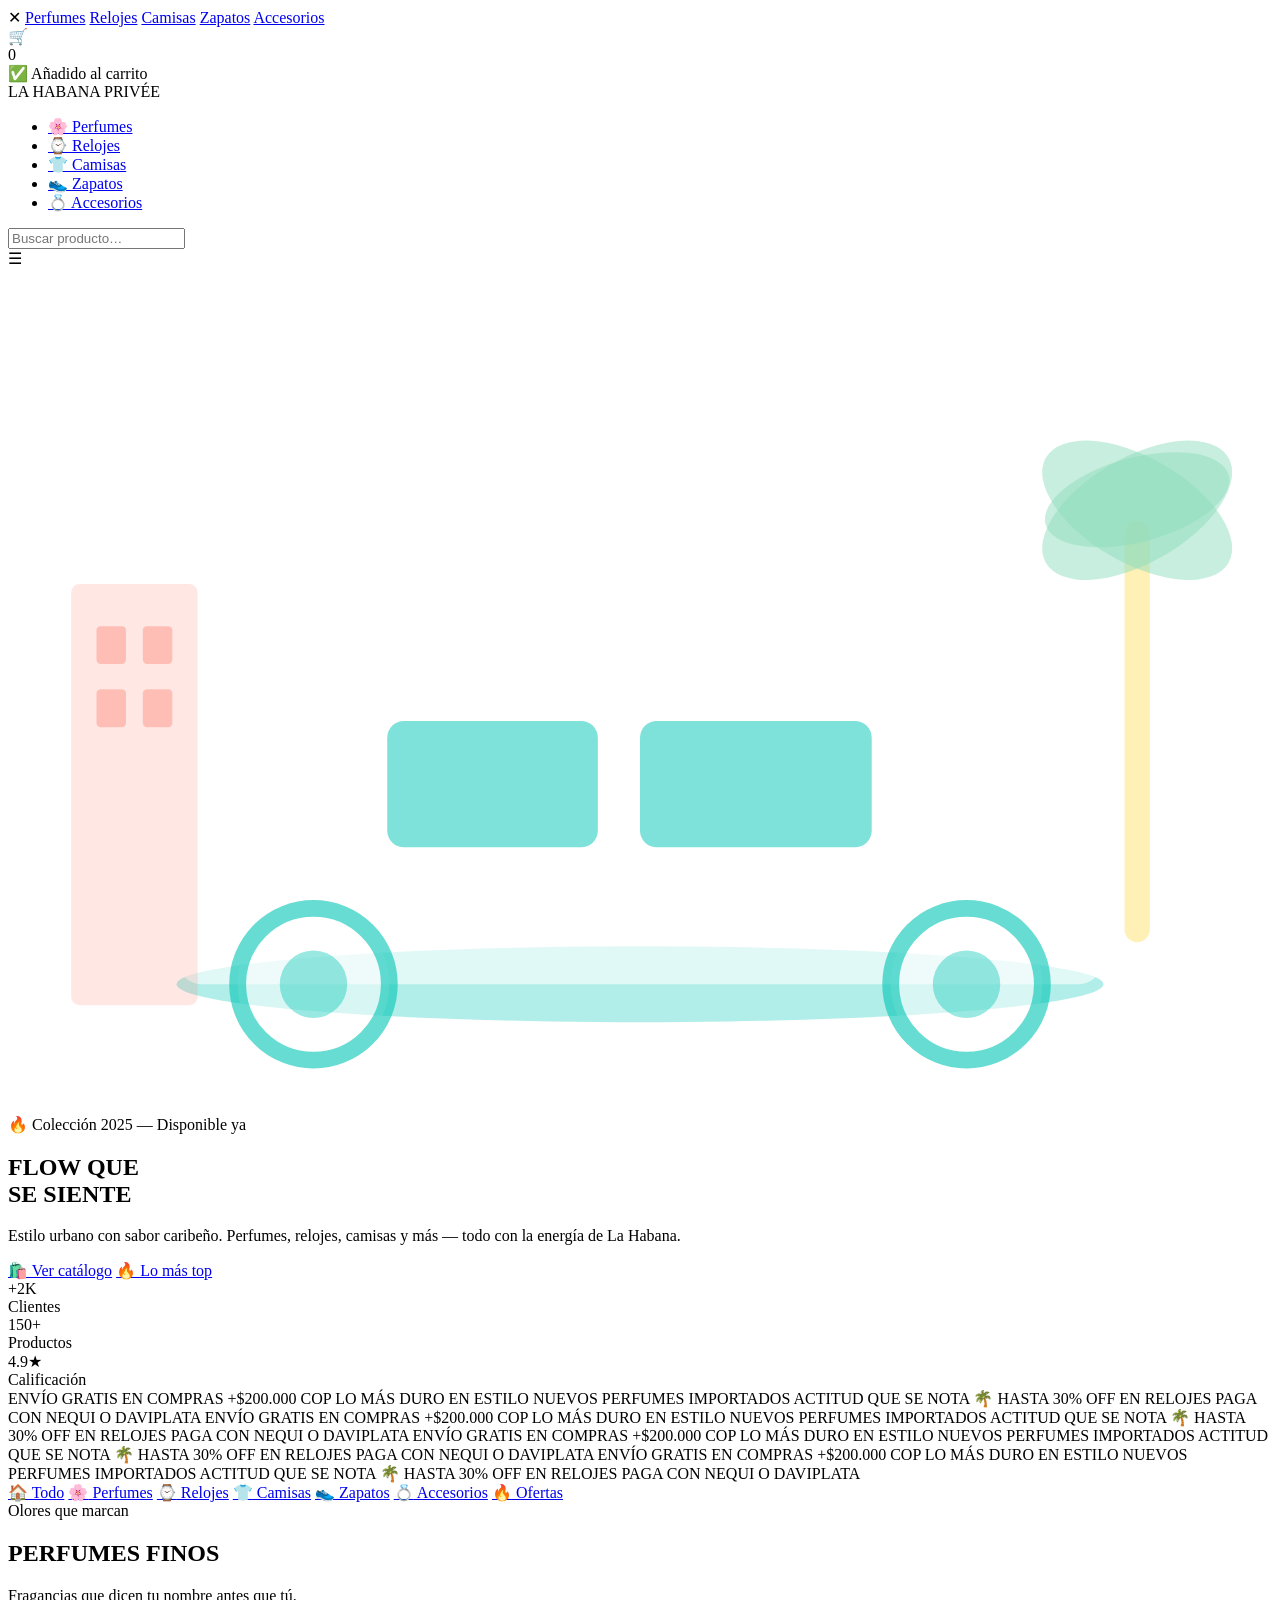
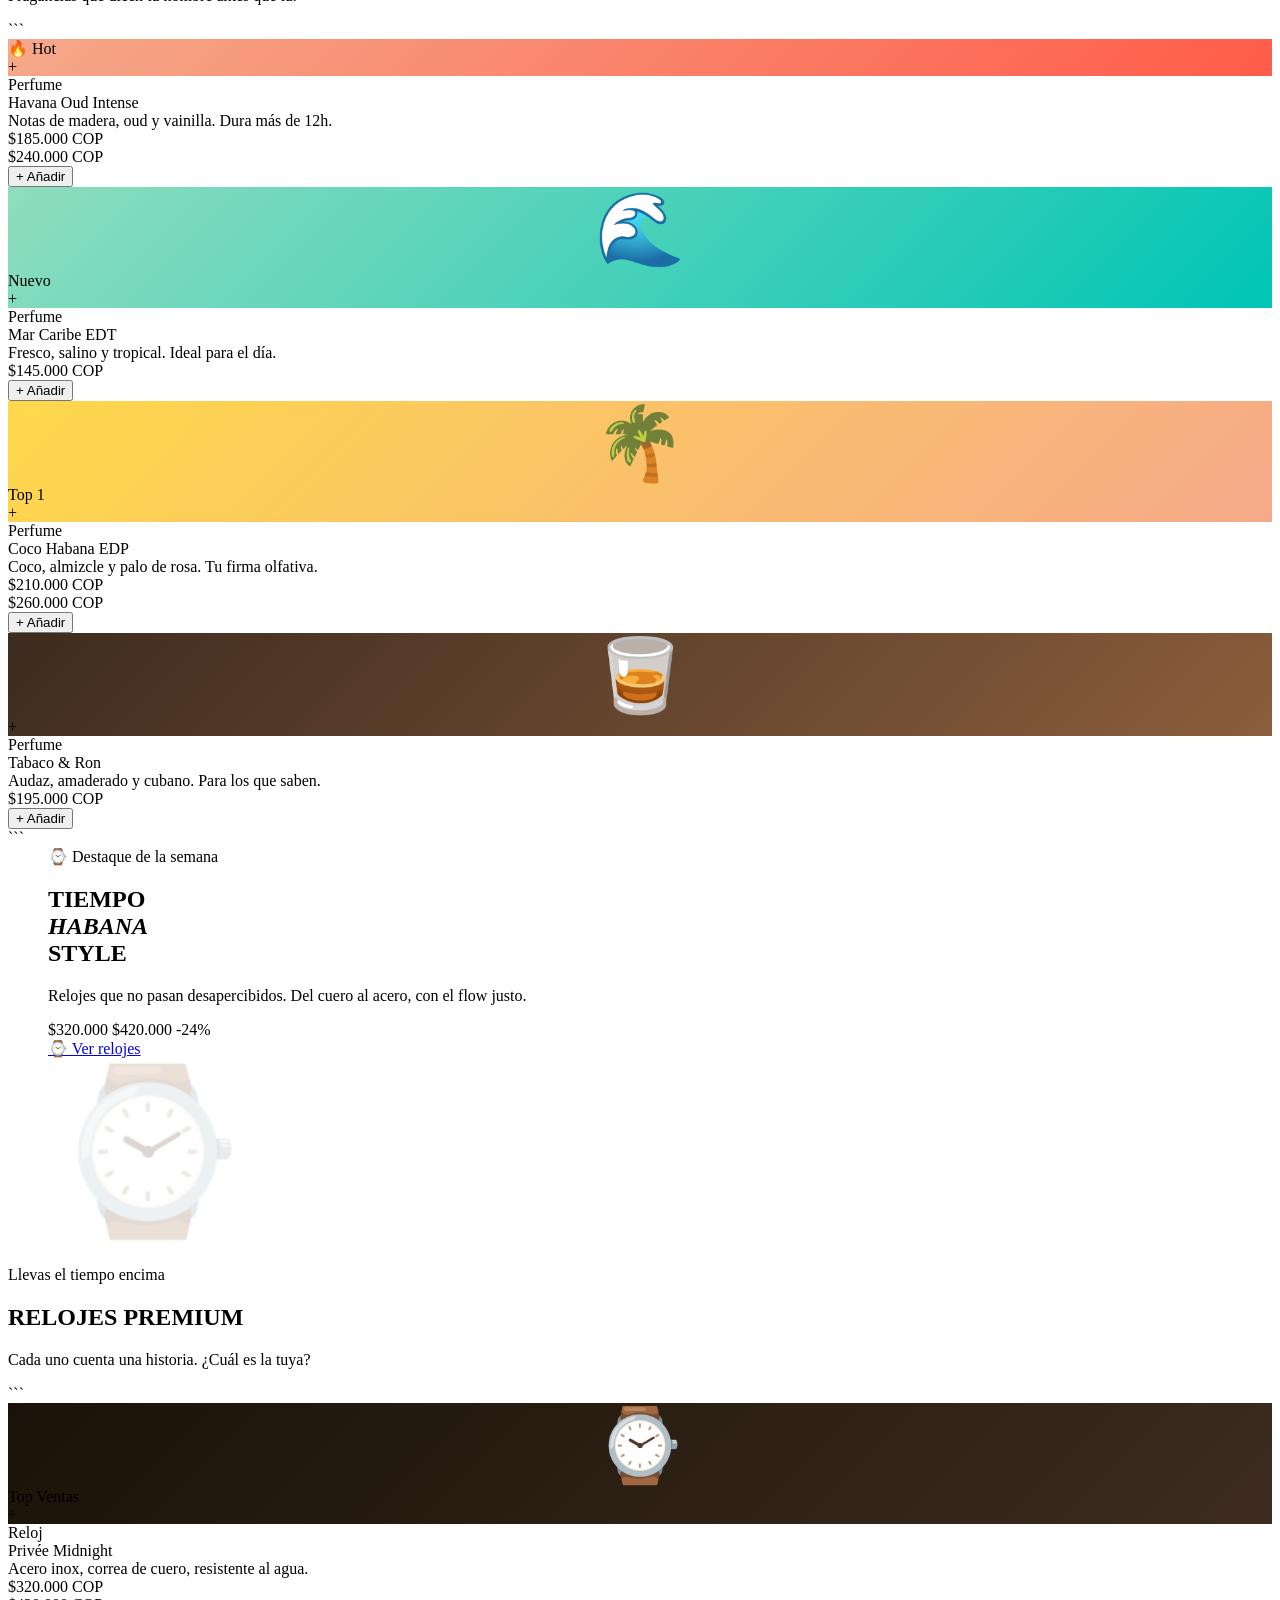
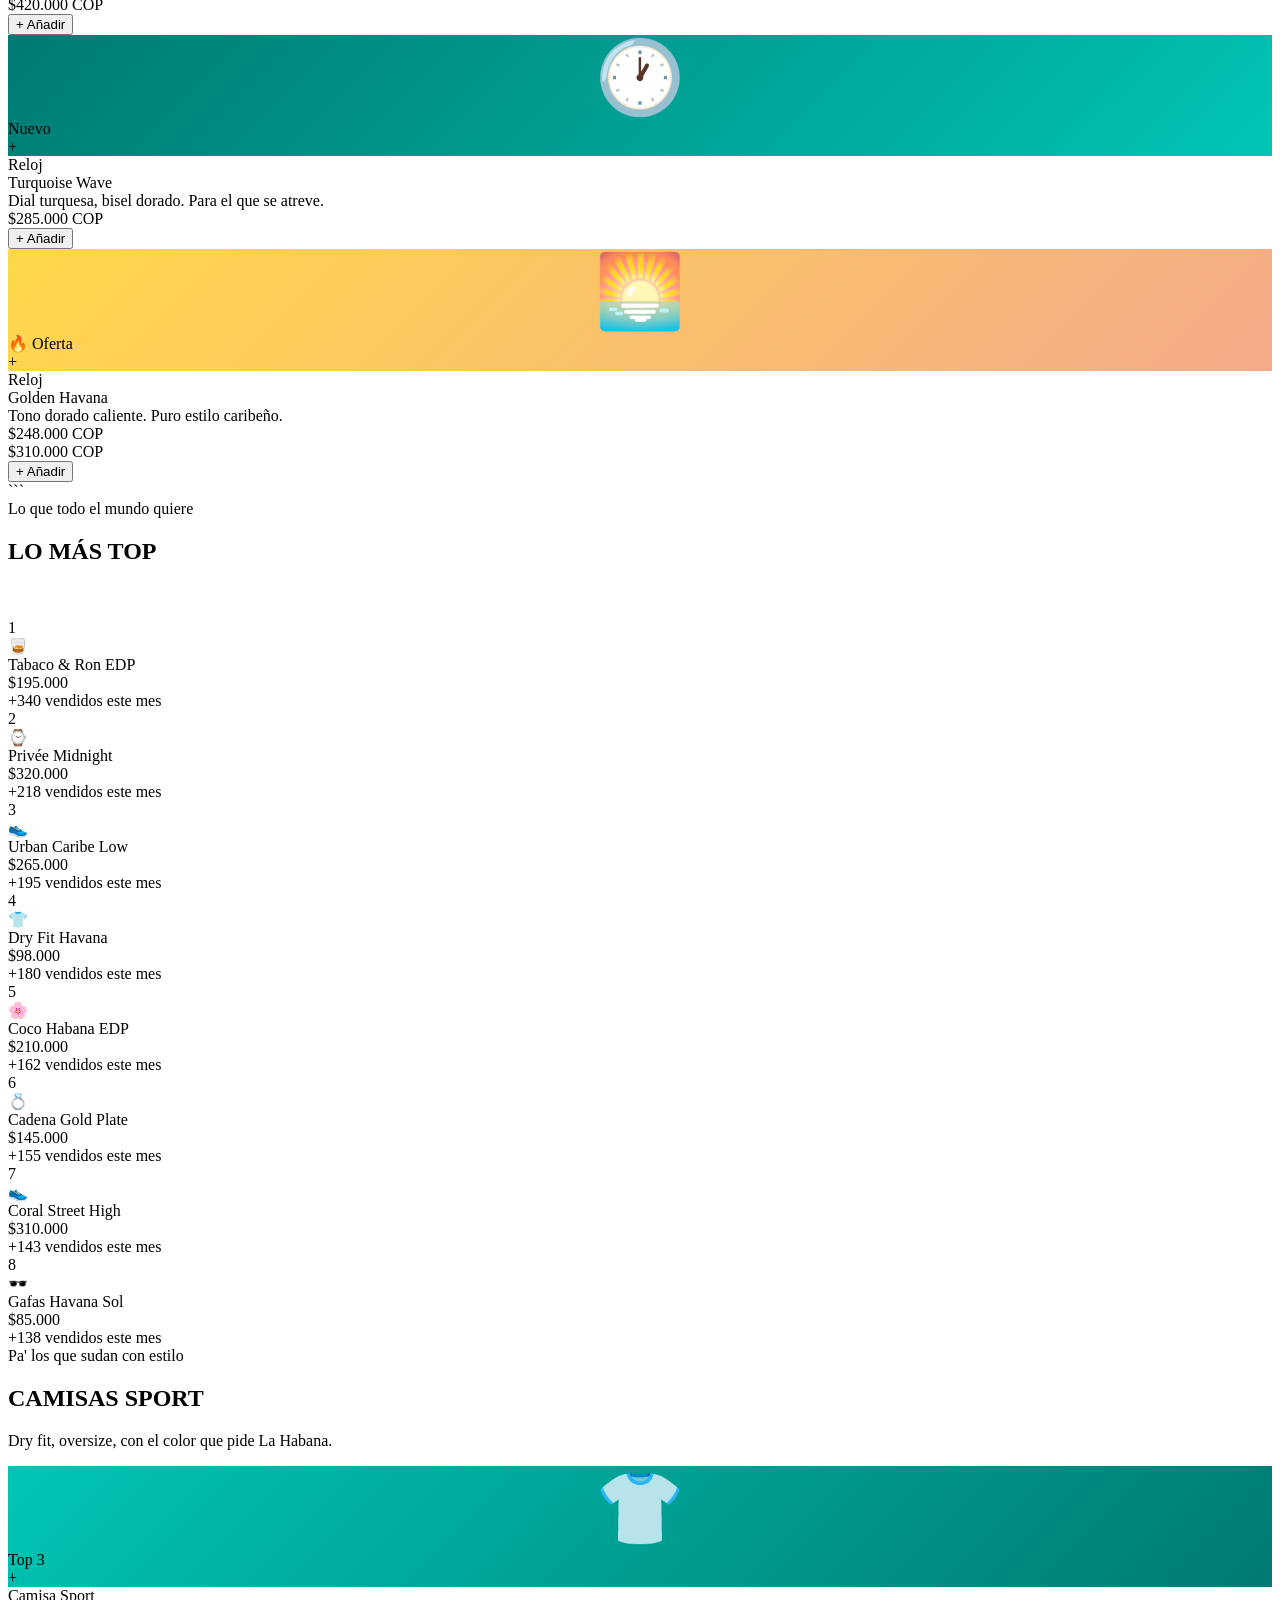
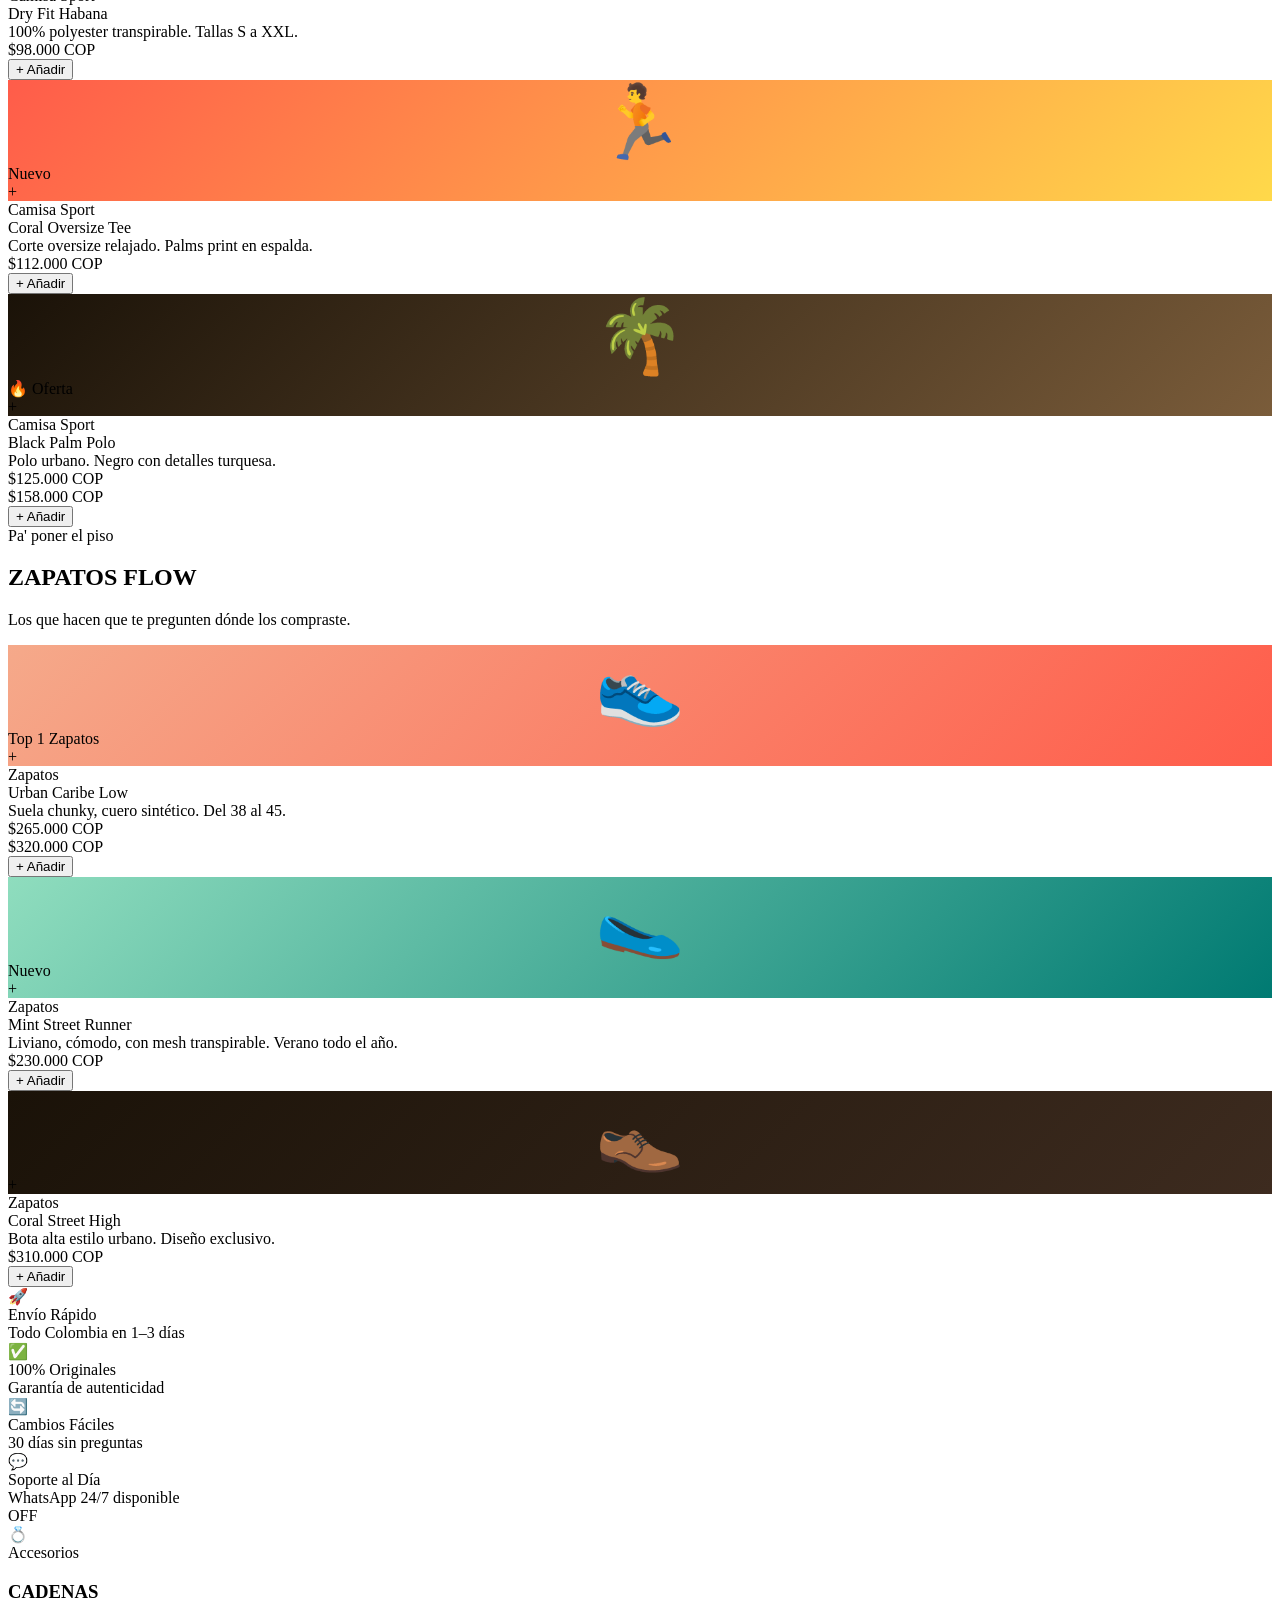
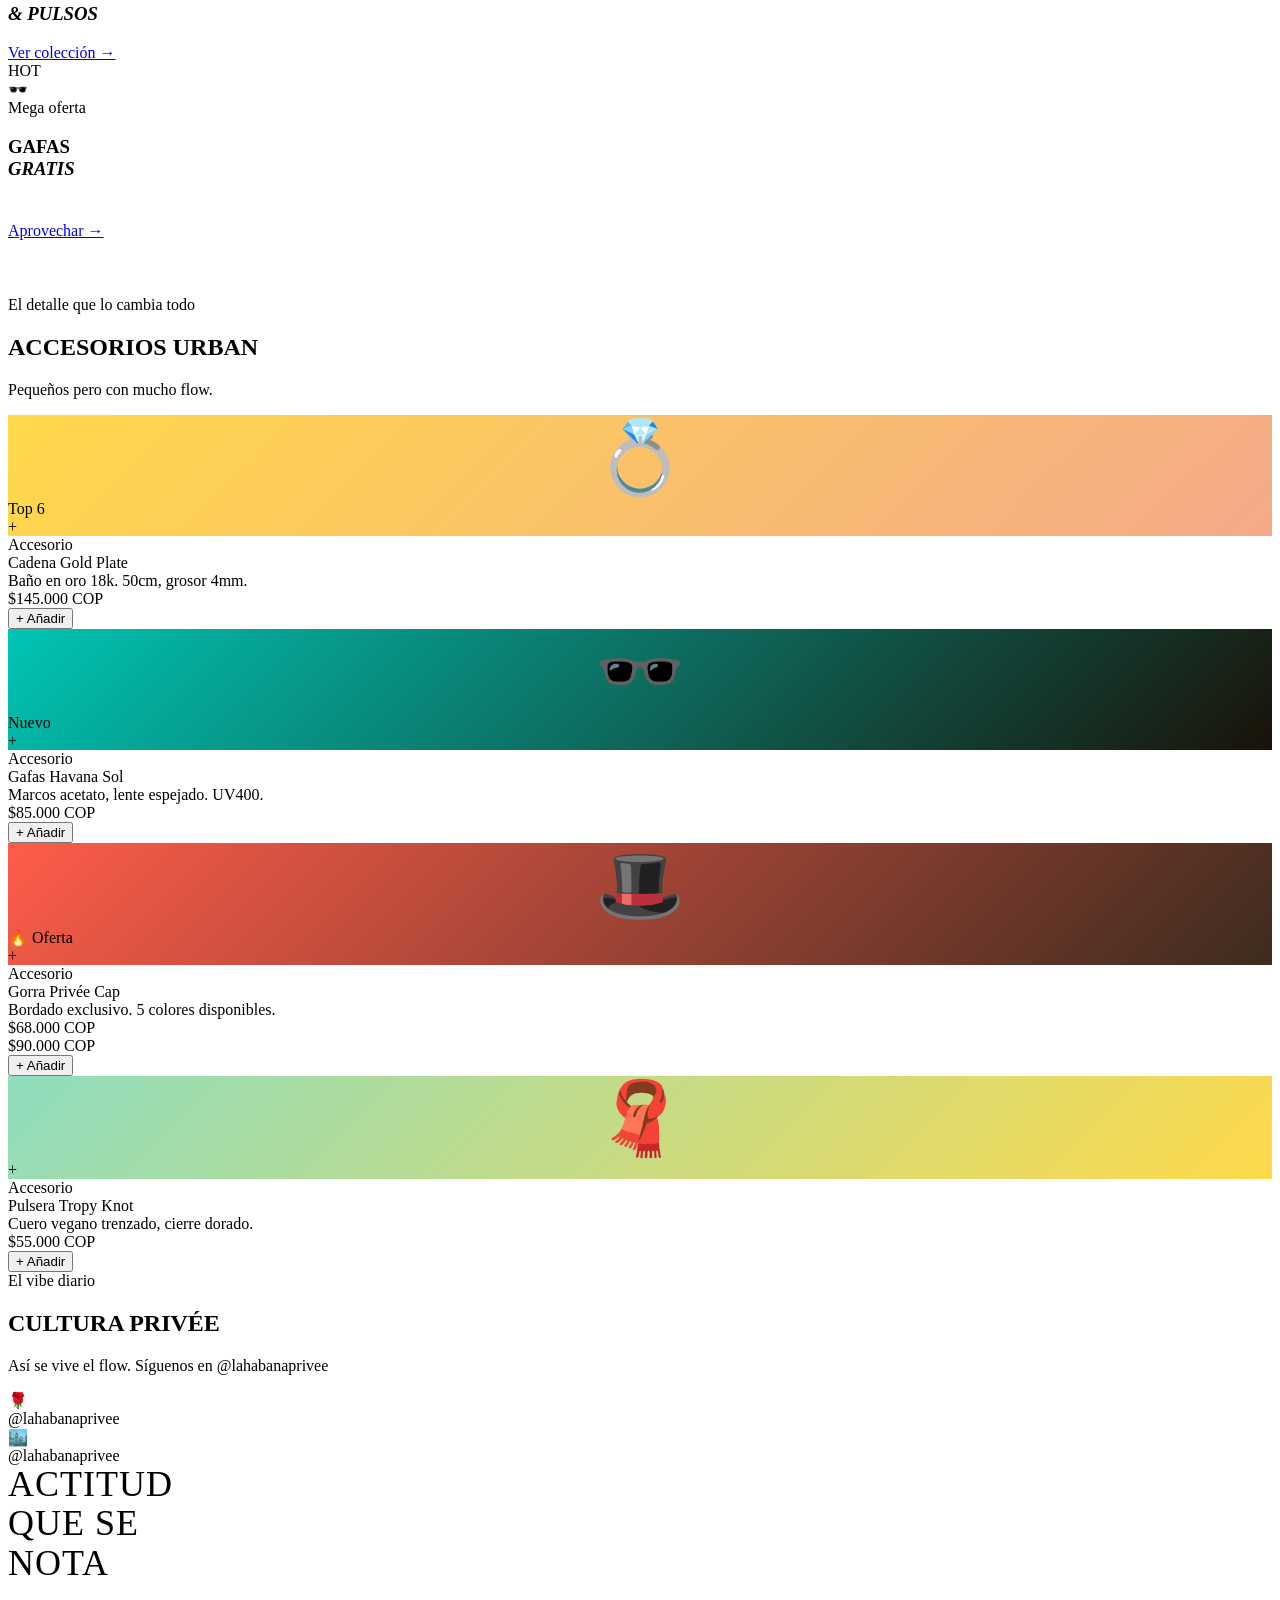
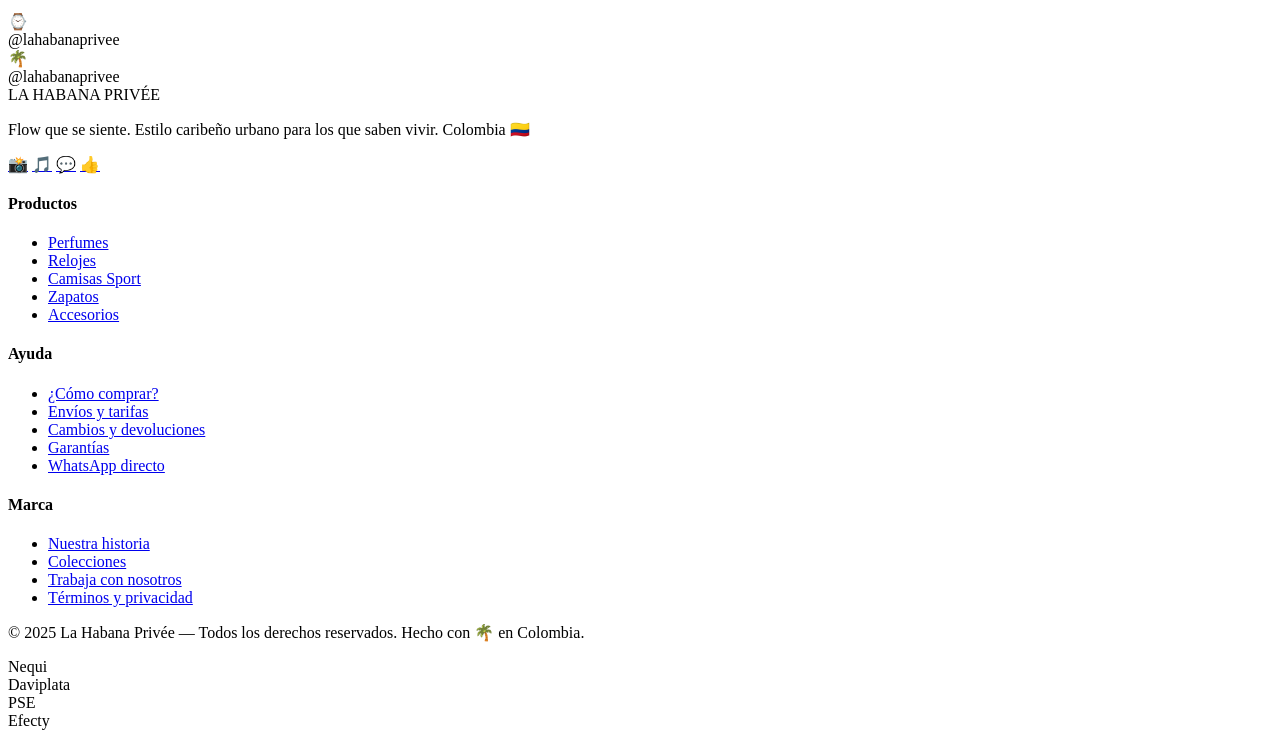
==== index.html @ f5f832bf "Crear index.html" ====
<!DOCTYPE html>

<html lang="es">
<link rel="stylesheet" href="css/style.css">
<head>
<meta charset="UTF-8">
<meta name="viewport" content="width=device-width, initial-scale=1.0">
<title>La Habana Privée — Flow que se siente</title>
<link href="https://fonts.googleapis.com/css2?family=Bebas+Neue&family=Syne:wght@400;600;700;800&family=Space+Grotesk:wght@300;400;500;600&display=swap" rel="stylesheet">

</head>
<body>

<!-- MOBILE MENU -->

<div class="mobile-menu" id="mobileMenu">
  <span class="mobile-close" onclick="closeMobile()">✕</span>
  <a href="#perfumes" onclick="closeMobile()">Perfumes</a>
  <a href="#relojes" onclick="closeMobile()">Relojes</a>
  <a href="#camisas" onclick="closeMobile()">Camisas</a>
  <a href="#zapatos" onclick="closeMobile()">Zapatos</a>
  <a href="#accesorios" onclick="closeMobile()">Accesorios</a>
</div>

<!-- CART FLOAT -->

<div class="cart-float" onclick="openCart()">
  🛒
  <div class="cart-count" id="cartCount">0</div>
</div>

<!-- TOAST -->

<div class="toast" id="toast">✅ Añadido al carrito</div>

<!-- NAVBAR -->

<nav>
  <div class="nav-logo">LA HABANA <span>PRIVÉE</span></div>
  <ul class="nav-links">
    <li><a href="#perfumes">🌸 Perfumes</a></li>
    <li><a href="#relojes">⌚ Relojes</a></li>
    <li><a href="#camisas">👕 Camisas</a></li>
    <li><a href="#zapatos">👟 Zapatos</a></li>
    <li><a href="#accesorios">💍 Accesorios</a></li>
  </ul>
  <div class="nav-right">
    <input class="nav-search" type="text" placeholder="Buscar producto…">
    <div class="hamburger" onclick="openMobile()">☰</div>
  </div>
</nav>

<!-- HERO -->

<section class="hero">
  <div class="hero-bg"></div>
  <div class="hero-stripes"></div>
  <svg class="hero-illustration" viewBox="0 0 600 400" fill="none" xmlns="http://www.w3.org/2000/svg">
    <!-- Classic car silhouette -->
    <ellipse cx="300" cy="340" rx="220" ry="18" fill="rgba(0,197,181,0.3)"/>
    <rect x="80" y="270" width="440" height="70" rx="12" fill="rgba(255,255,255,0.6)"/>
    <rect x="140" y="200" width="300" height="90" rx="16" fill="rgba(255,255,255,0.7)"/>
    <rect x="180" y="215" width="100" height="60" rx="8" fill="rgba(0,197,181,0.5)"/>
    <rect x="300" y="215" width="110" height="60" rx="8" fill="rgba(0,197,181,0.5)"/>
    <circle cx="145" cy="340" r="36" fill="rgba(255,255,255,0.5)" stroke="rgba(0,197,181,0.6)" stroke-width="8"/>
    <circle cx="145" cy="340" r="16" fill="rgba(0,197,181,0.4)"/>
    <circle cx="455" cy="340" r="36" fill="rgba(255,255,255,0.5)" stroke="rgba(0,197,181,0.6)" stroke-width="8"/>
    <circle cx="455" cy="340" r="16" fill="rgba(0,197,181,0.4)"/>
    <!-- Palm tree -->
    <rect x="530" y="120" width="12" height="200" rx="6" fill="rgba(255,217,74,0.4)"/>
    <ellipse cx="536" cy="115" rx="50" ry="25" fill="rgba(143,221,190,0.5)" transform="rotate(-30 536 115)"/>
    <ellipse cx="536" cy="115" rx="50" ry="25" fill="rgba(143,221,190,0.5)" transform="rotate(30 536 115)"/>
    <ellipse cx="536" cy="110" rx="45" ry="20" fill="rgba(143,221,190,0.5)" transform="rotate(-15 536 110)"/>
    <!-- Building shapes -->
    <rect x="30" y="150" width="60" height="200" rx="4" fill="rgba(255,92,74,0.15)"/>
    <rect x="42" y="170" width="14" height="18" rx="2" fill="rgba(255,92,74,0.3)"/>
    <rect x="64" y="170" width="14" height="18" rx="2" fill="rgba(255,92,74,0.3)"/>
    <rect x="42" y="200" width="14" height="18" rx="2" fill="rgba(255,92,74,0.3)"/>
    <rect x="64" y="200" width="14" height="18" rx="2" fill="rgba(255,92,74,0.3)"/>
  </svg>
  <div class="hero-content">
    <div class="hero-tag">🔥 Colección 2025 — Disponible ya</div>
    <h1>FLOW QUE<br><span class="accent">SE</span> <span class="accent2">SIENTE</span></h1>
    <p class="hero-sub">Estilo urbano con sabor caribeño. Perfumes, relojes, camisas y más — todo con la energía de La Habana.</p>
    <div class="hero-ctas">
      <a href="#catalogo" class="btn-primary">🛍️ Ver catálogo</a>
      <a href="#top" class="btn-secondary">🔥 Lo más top</a>
    </div>
    <div class="hero-stats">
      <div class="hero-stat"><div class="num">+2K</div><div class="label">Clientes</div></div>
      <div class="hero-stat"><div class="num">150+</div><div class="label">Productos</div></div>
      <div class="hero-stat"><div class="num">4.9★</div><div class="label">Calificación</div></div>
    </div>
  </div>
</section>

<!-- TICKER -->

<div class="ticker">
  <div class="ticker-inner" id="ticker">
    <span class="ticker-item"><span class="dot"></span> ENVÍO GRATIS EN COMPRAS +$200.000 COP</span>
    <span class="ticker-item"><span class="dot"></span> LO MÁS DURO EN ESTILO</span>
    <span class="ticker-item"><span class="dot"></span> NUEVOS PERFUMES IMPORTADOS</span>
    <span class="ticker-item"><span class="dot"></span> ACTITUD QUE SE NOTA 🌴</span>
    <span class="ticker-item"><span class="dot"></span> HASTA 30% OFF EN RELOJES</span>
    <span class="ticker-item"><span class="dot"></span> PAGA CON NEQUI O DAVIPLATA</span>
    <span class="ticker-item"><span class="dot"></span> ENVÍO GRATIS EN COMPRAS +$200.000 COP</span>
    <span class="ticker-item"><span class="dot"></span> LO MÁS DURO EN ESTILO</span>
    <span class="ticker-item"><span class="dot"></span> NUEVOS PERFUMES IMPORTADOS</span>
    <span class="ticker-item"><span class="dot"></span> ACTITUD QUE SE NOTA 🌴</span>
    <span class="ticker-item"><span class="dot"></span> HASTA 30% OFF EN RELOJES</span>
    <span class="ticker-item"><span class="dot"></span> PAGA CON NEQUI O DAVIPLATA</span>
  </div>
</div>

<!-- CATEGORIES -->

<div class="categories-bar">
  <a href="#todos" class="cat-pill active"><span class="cat-emoji">🏠</span> Todo</a>
  <a href="#perfumes" class="cat-pill"><span class="cat-emoji">🌸</span> Perfumes</a>
  <a href="#relojes" class="cat-pill"><span class="cat-emoji">⌚</span> Relojes</a>
  <a href="#camisas" class="cat-pill"><span class="cat-emoji">👕</span> Camisas</a>
  <a href="#zapatos" class="cat-pill"><span class="cat-emoji">👟</span> Zapatos</a>
  <a href="#accesorios" class="cat-pill"><span class="cat-emoji">💍</span> Accesorios</a>
  <a href="#ofertas" class="cat-pill"><span class="cat-emoji">🔥</span> Ofertas</a>
</div>

<!-- CATÁLOGO -->

<div id="catalogo">
  <div class="section" id="perfumes">
    <div class="section-label">Olores que marcan</div>
    <h2 class="section-title">PERFUMES <span class="hl">FINOS</span></h2>
    <p class="section-sub">Fragancias que dicen tu nombre antes que tú.</p>
    <div class="products-grid">

```
  <div class="product-card" onclick="addCart(this)">
    <div class="product-img-wrap" style="background: linear-gradient(135deg,#F5A98A,#FF5C4A);">
      <div style="height:100%;display:flex;align-items:center;justify-content:center;font-size:72px;"></div>
      <div class="badge">🔥 Hot</div>
      <div class="product-quick-add">+</div>
    </div>
    <div class="product-info">
      <div class="product-cat">Perfume</div>
      <div class="product-name">Havana Oud Intense</div>
      <div class="product-desc">Notas de madera, oud y vainilla. Dura más de 12h.</div>
      <div class="product-footer">
        <div>
          <div class="product-price">$185.000 <span class="cop">COP</span></div>
          <div class="product-old-price">$240.000 COP</div>
        </div>
        <button class="product-add-btn" onclick="event.stopPropagation();addCart()">+ Añadir</button>
      </div>
    </div>
  </div>

  <div class="product-card" onclick="addCart(this)">
    <div class="product-img-wrap" style="background: linear-gradient(135deg,#8FDDBE,#00C5B5);">
      <div style="height:100%;display:flex;align-items:center;justify-content:center;font-size:72px;">🌊</div>
      <div class="badge new">Nuevo</div>
      <div class="product-quick-add">+</div>
    </div>
    <div class="product-info">
      <div class="product-cat">Perfume</div>
      <div class="product-name">Mar Caribe EDT</div>
      <div class="product-desc">Fresco, salino y tropical. Ideal para el día.</div>
      <div class="product-footer">
        <div>
          <div class="product-price">$145.000 <span class="cop">COP</span></div>
        </div>
        <button class="product-add-btn" onclick="event.stopPropagation();addCart()">+ Añadir</button>
      </div>
    </div>
  </div>

  <div class="product-card" onclick="addCart(this)">
    <div class="product-img-wrap" style="background: linear-gradient(135deg,#FFD94A,#F5A98A);">
      <div style="height:100%;display:flex;align-items:center;justify-content:center;font-size:72px;">🌴</div>
      <div class="badge top">Top 1</div>
      <div class="product-quick-add">+</div>
    </div>
    <div class="product-info">
      <div class="product-cat">Perfume</div>
      <div class="product-name">Coco Habana EDP</div>
      <div class="product-desc">Coco, almizcle y palo de rosa. Tu firma olfativa.</div>
      <div class="product-footer">
        <div>
          <div class="product-price">$210.000 <span class="cop">COP</span></div>
          <div class="product-old-price">$260.000 COP</div>
        </div>
        <button class="product-add-btn" onclick="event.stopPropagation();addCart()">+ Añadir</button>
      </div>
    </div>
  </div>

  <div class="product-card" onclick="addCart(this)">
    <div class="product-img-wrap" style="background: linear-gradient(135deg,#3D2B1F,#8B5E3C);">
      <div style="height:100%;display:flex;align-items:center;justify-content:center;font-size:72px;">🥃</div>
      <div class="product-quick-add">+</div>
    </div>
    <div class="product-info">
      <div class="product-cat">Perfume</div>
      <div class="product-name">Tabaco & Ron</div>
      <div class="product-desc">Audaz, amaderado y cubano. Para los que saben.</div>
      <div class="product-footer">
        <div>
          <div class="product-price">$195.000 <span class="cop">COP</span></div>
        </div>
        <button class="product-add-btn" onclick="event.stopPropagation();addCart()">+ Añadir</button>
      </div>
    </div>
  </div>

</div>
```

  </div>
</div>

<!-- FEATURED BANNER -->

<div style="padding: 0 40px;">
  <div class="featured-banner" id="relojes">
    <div class="featured-bg"></div>
    <div class="featured-content">
      <div class="featured-tag">⌚ Destaque de la semana</div>
      <h2>TIEMPO<br><em>HABANA</em><br>STYLE</h2>
      <p>Relojes que no pasan desapercibidos. Del cuero al acero, con el flow justo.</p>
      <div class="featured-price">
        <span class="main-price">$320.000</span>
        <span class="old">$420.000</span>
        <span class="save">-24%</span>
      </div>
      <a href="#catalogo" class="btn-primary">⌚ Ver relojes</a>
    </div>
    <div class="featured-img-area">
      <div style="font-size: 160px; opacity: 0.2; margin-bottom: 20px;">⌚</div>
    </div>
  </div>
</div>

<!-- RELOJES GRID -->

<div class="section" id="relojes-grid">
  <div class="section-label">Llevas el tiempo encima</div>
  <h2 class="section-title">RELOJES <span class="hl">PREMIUM</span></h2>
  <p class="section-sub">Cada uno cuenta una historia. ¿Cuál es la tuya?</p>
  <div class="products-grid">

```
<div class="product-card" onclick="addCart(this)">
  <div class="product-img-wrap" style="background: linear-gradient(135deg,#1A1208,#3D2B1F);">
    <div style="height:100%;display:flex;align-items:center;justify-content:center;font-size:72px;">⌚</div>
    <div class="badge top">Top Ventas</div>
    <div class="product-quick-add">+</div>
  </div>
  <div class="product-info">
    <div class="product-cat">Reloj</div>
    <div class="product-name">Privée Midnight</div>
    <div class="product-desc">Acero inox, correa de cuero, resistente al agua.</div>
    <div class="product-footer">
      <div>
        <div class="product-price">$320.000 <span class="cop">COP</span></div>
        <div class="product-old-price">$420.000 COP</div>
      </div>
      <button class="product-add-btn" onclick="event.stopPropagation();addCart()">+ Añadir</button>
    </div>
  </div>
</div>

<div class="product-card" onclick="addCart(this)">
  <div class="product-img-wrap" style="background: linear-gradient(135deg,#007A72,#00C5B5);">
    <div style="height:100%;display:flex;align-items:center;justify-content:center;font-size:72px;">🕐</div>
    <div class="badge new">Nuevo</div>
    <div class="product-quick-add">+</div>
  </div>
  <div class="product-info">
    <div class="product-cat">Reloj</div>
    <div class="product-name">Turquoise Wave</div>
    <div class="product-desc">Dial turquesa, bisel dorado. Para el que se atreve.</div>
    <div class="product-footer">
      <div>
        <div class="product-price">$285.000 <span class="cop">COP</span></div>
      </div>
      <button class="product-add-btn" onclick="event.stopPropagation();addCart()">+ Añadir</button>
    </div>
  </div>
</div>

<div class="product-card" onclick="addCart(this)">
  <div class="product-img-wrap" style="background: linear-gradient(135deg,#FFD94A,#F5A98A);">
    <div style="height:100%;display:flex;align-items:center;justify-content:center;font-size:72px;">🌅</div>
    <div class="badge">🔥 Oferta</div>
    <div class="product-quick-add">+</div>
  </div>
  <div class="product-info">
    <div class="product-cat">Reloj</div>
    <div class="product-name">Golden Havana</div>
    <div class="product-desc">Tono dorado caliente. Puro estilo caribeño.</div>
    <div class="product-footer">
      <div>
        <div class="product-price">$248.000 <span class="cop">COP</span></div>
        <div class="product-old-price">$310.000 COP</div>
      </div>
      <button class="product-add-btn" onclick="event.stopPropagation();addCart()">+ Añadir</button>
    </div>
  </div>
</div>
```

  </div>
</div>

<!-- TOP VENDIDOS -->

<div class="top-section" id="top">
  <div class="top-inner">
    <div class="section-label">Lo que todo el mundo quiere</div>
    <h2 class="section-title">LO MÁS <span style="color:var(--yellow)">TOP</span></h2>
    <p class="section-sub" style="color:rgba(255,255,255,0.4)">Los que más vuelan. No te los puedes perder.</p>
    <div class="top-grid">
      <div class="top-card">
        <div class="top-rank">1</div>
        <div class="top-img">🥃</div>
        <div class="top-info">
          <div class="name">Tabaco & Ron EDP</div>
          <div class="price">$195.000</div>
          <div class="sales">+340 vendidos este mes</div>
        </div>
      </div>
      <div class="top-card">
        <div class="top-rank">2</div>
        <div class="top-img">⌚</div>
        <div class="top-info">
          <div class="name">Privée Midnight</div>
          <div class="price">$320.000</div>
          <div class="sales">+218 vendidos este mes</div>
        </div>
      </div>
      <div class="top-card">
        <div class="top-rank">3</div>
        <div class="top-img">👟</div>
        <div class="top-info">
          <div class="name">Urban Caribe Low</div>
          <div class="price">$265.000</div>
          <div class="sales">+195 vendidos este mes</div>
        </div>
      </div>
      <div class="top-card">
        <div class="top-rank">4</div>
        <div class="top-img">👕</div>
        <div class="top-info">
          <div class="name">Dry Fit Havana</div>
          <div class="price">$98.000</div>
          <div class="sales">+180 vendidos este mes</div>
        </div>
      </div>
      <div class="top-card">
        <div class="top-rank">5</div>
        <div class="top-img">🌸</div>
        <div class="top-info">
          <div class="name">Coco Habana EDP</div>
          <div class="price">$210.000</div>
          <div class="sales">+162 vendidos este mes</div>
        </div>
      </div>
      <div class="top-card">
        <div class="top-rank">6</div>
        <div class="top-img">💍</div>
        <div class="top-info">
          <div class="name">Cadena Gold Plate</div>
          <div class="price">$145.000</div>
          <div class="sales">+155 vendidos este mes</div>
        </div>
      </div>
      <div class="top-card">
        <div class="top-rank">7</div>
        <div class="top-img">👟</div>
        <div class="top-info">
          <div class="name">Coral Street High</div>
          <div class="price">$310.000</div>
          <div class="sales">+143 vendidos este mes</div>
        </div>
      </div>
      <div class="top-card">
        <div class="top-rank">8</div>
        <div class="top-img">🕶️</div>
        <div class="top-info">
          <div class="name">Gafas Havana Sol</div>
          <div class="price">$85.000</div>
          <div class="sales">+138 vendidos este mes</div>
        </div>
      </div>
    </div>
  </div>
</div>

<!-- CAMISAS & ZAPATOS -->

<div class="section" id="camisas">
  <div class="section-label">Pa' los que sudan con estilo</div>
  <h2 class="section-title">CAMISAS <span class="hl">SPORT</span></h2>
  <p class="section-sub">Dry fit, oversize, con el color que pide La Habana.</p>
  <div class="products-grid">
    <div class="product-card" onclick="addCart(this)">
      <div class="product-img-wrap" style="background: linear-gradient(135deg,#00C5B5,#007A72);">
        <div style="height:100%;display:flex;align-items:center;justify-content:center;font-size:72px;">👕</div>
        <div class="badge top">Top 3</div>
        <div class="product-quick-add">+</div>
      </div>
      <div class="product-info">
        <div class="product-cat">Camisa Sport</div>
        <div class="product-name">Dry Fit Habana</div>
        <div class="product-desc">100% polyester transpirable. Tallas S a XXL.</div>
        <div class="product-footer">
          <div><div class="product-price">$98.000 <span class="cop">COP</span></div></div>
          <button class="product-add-btn" onclick="event.stopPropagation();addCart()">+ Añadir</button>
        </div>
      </div>
    </div>
    <div class="product-card" onclick="addCart(this)">
      <div class="product-img-wrap" style="background: linear-gradient(135deg,#FF5C4A,#FFD94A);">
        <div style="height:100%;display:flex;align-items:center;justify-content:center;font-size:72px;">🏃</div>
        <div class="badge new">Nuevo</div>
        <div class="product-quick-add">+</div>
      </div>
      <div class="product-info">
        <div class="product-cat">Camisa Sport</div>
        <div class="product-name">Coral Oversize Tee</div>
        <div class="product-desc">Corte oversize relajado. Palms print en espalda.</div>
        <div class="product-footer">
          <div><div class="product-price">$112.000 <span class="cop">COP</span></div></div>
          <button class="product-add-btn" onclick="event.stopPropagation();addCart()">+ Añadir</button>
        </div>
      </div>
    </div>
    <div class="product-card" onclick="addCart(this)">
      <div class="product-img-wrap" style="background: linear-gradient(135deg,#1A1208,#7A5C3A);">
        <div style="height:100%;display:flex;align-items:center;justify-content:center;font-size:72px;">🌴</div>
        <div class="badge">🔥 Oferta</div>
        <div class="product-quick-add">+</div>
      </div>
      <div class="product-info">
        <div class="product-cat">Camisa Sport</div>
        <div class="product-name">Black Palm Polo</div>
        <div class="product-desc">Polo urbano. Negro con detalles turquesa.</div>
        <div class="product-footer">
          <div>
            <div class="product-price">$125.000 <span class="cop">COP</span></div>
            <div class="product-old-price">$158.000 COP</div>
          </div>
          <button class="product-add-btn" onclick="event.stopPropagation();addCart()">+ Añadir</button>
        </div>
      </div>
    </div>
  </div>
</div>

<!-- ZAPATOS -->

<div class="section" id="zapatos" style="padding-top: 0;">
  <div class="section-label">Pa' poner el piso</div>
  <h2 class="section-title">ZAPATOS <span class="hl">FLOW</span></h2>
  <p class="section-sub">Los que hacen que te pregunten dónde los compraste.</p>
  <div class="products-grid">
    <div class="product-card" onclick="addCart(this)">
      <div class="product-img-wrap" style="background: linear-gradient(135deg,#F5A98A,#FF5C4A);">
        <div style="height:100%;display:flex;align-items:center;justify-content:center;font-size:72px;">👟</div>
        <div class="badge top">Top 1 Zapatos</div>
        <div class="product-quick-add">+</div>
      </div>
      <div class="product-info">
        <div class="product-cat">Zapatos</div>
        <div class="product-name">Urban Caribe Low</div>
        <div class="product-desc">Suela chunky, cuero sintético. Del 38 al 45.</div>
        <div class="product-footer">
          <div>
            <div class="product-price">$265.000 <span class="cop">COP</span></div>
            <div class="product-old-price">$320.000 COP</div>
          </div>
          <button class="product-add-btn" onclick="event.stopPropagation();addCart()">+ Añadir</button>
        </div>
      </div>
    </div>
    <div class="product-card" onclick="addCart(this)">
      <div class="product-img-wrap" style="background: linear-gradient(135deg,#8FDDBE,#007A72);">
        <div style="height:100%;display:flex;align-items:center;justify-content:center;font-size:72px;">🥿</div>
        <div class="badge new">Nuevo</div>
        <div class="product-quick-add">+</div>
      </div>
      <div class="product-info">
        <div class="product-cat">Zapatos</div>
        <div class="product-name">Mint Street Runner</div>
        <div class="product-desc">Liviano, cómodo, con mesh transpirable. Verano todo el año.</div>
        <div class="product-footer">
          <div><div class="product-price">$230.000 <span class="cop">COP</span></div></div>
          <button class="product-add-btn" onclick="event.stopPropagation();addCart()">+ Añadir</button>
        </div>
      </div>
    </div>
    <div class="product-card" onclick="addCart(this)">
      <div class="product-img-wrap" style="background: linear-gradient(135deg,#1A1208,#3D2B1F);">
        <div style="height:100%;display:flex;align-items:center;justify-content:center;font-size:72px;">👞</div>
        <div class="product-quick-add">+</div>
      </div>
      <div class="product-info">
        <div class="product-cat">Zapatos</div>
        <div class="product-name">Coral Street High</div>
        <div class="product-desc">Bota alta estilo urbano. Diseño exclusivo.</div>
        <div class="product-footer">
          <div><div class="product-price">$310.000 <span class="cop">COP</span></div></div>
          <button class="product-add-btn" onclick="event.stopPropagation();addCart()">+ Añadir</button>
        </div>
      </div>
    </div>
  </div>
</div>

<!-- VALUES -->

<div class="values-strip">
  <div class="value-item">
    <div class="value-icon">🚀</div>
    <div class="value-text">
      <div class="vt">Envío Rápido</div>
      <div class="vs">Todo Colombia en 1–3 días</div>
    </div>
  </div>
  <div class="value-item">
    <div class="value-icon">✅</div>
    <div class="value-text">
      <div class="vt">100% Originales</div>
      <div class="vs">Garantía de autenticidad</div>
    </div>
  </div>
  <div class="value-item">
    <div class="value-icon">🔄</div>
    <div class="value-text">
      <div class="vt">Cambios Fáciles</div>
      <div class="vs">30 días sin preguntas</div>
    </div>
  </div>
  <div class="value-item">
    <div class="value-icon">💬</div>
    <div class="value-text">
      <div class="vt">Soporte al Día</div>
      <div class="vs">WhatsApp 24/7 disponible</div>
    </div>
  </div>
</div>

<!-- PROMO GRID -->

<div class="promo-grid">
  <div class="promo-card pc1">
    <div class="promo-bg-text">OFF</div>
    <div class="promo-emoji">💍</div>
    <div class="promo-label">Accesorios</div>
    <h3 class="promo-title">CADENAS<br><em>& PULSOS</em></h3>
    <a href="#accesorios" class="promo-cta">Ver colección →</a>
  </div>
  <div class="promo-card pc2" id="accesorios">
    <div class="promo-bg-text">HOT</div>
    <div class="promo-emoji">🕶️</div>
    <div class="promo-label">Mega oferta</div>
    <h3 class="promo-title">GAFAS<br><em>GRATIS</em></h3>
    <p style="color:rgba(255,255,255,0.7);font-size:13px;margin-bottom:8px;">En compras mayores a $350.000 COP</p>
    <a href="#catalogo" class="promo-cta">Aprovechar →</a>
  </div>
</div>

<!-- ACCESORIOS -->

<div class="section" style="padding-top: 56px;">
  <div class="section-label">El detalle que lo cambia todo</div>
  <h2 class="section-title">ACCESORIOS <span class="hl">URBAN</span></h2>
  <p class="section-sub">Pequeños pero con mucho flow.</p>
  <div class="products-grid">
    <div class="product-card" onclick="addCart(this)">
      <div class="product-img-wrap" style="background: linear-gradient(135deg,#FFD94A,#F5A98A);">
        <div style="height:100%;display:flex;align-items:center;justify-content:center;font-size:72px;">💍</div>
        <div class="badge top">Top 6</div>
        <div class="product-quick-add">+</div>
      </div>
      <div class="product-info">
        <div class="product-cat">Accesorio</div>
        <div class="product-name">Cadena Gold Plate</div>
        <div class="product-desc">Baño en oro 18k. 50cm, grosor 4mm.</div>
        <div class="product-footer">
          <div><div class="product-price">$145.000 <span class="cop">COP</span></div></div>
          <button class="product-add-btn" onclick="event.stopPropagation();addCart()">+ Añadir</button>
        </div>
      </div>
    </div>
    <div class="product-card" onclick="addCart(this)">
      <div class="product-img-wrap" style="background: linear-gradient(135deg,#00C5B5,#1A1208);">
        <div style="height:100%;display:flex;align-items:center;justify-content:center;font-size:72px;">🕶️</div>
        <div class="badge new">Nuevo</div>
        <div class="product-quick-add">+</div>
      </div>
      <div class="product-info">
        <div class="product-cat">Accesorio</div>
        <div class="product-name">Gafas Havana Sol</div>
        <div class="product-desc">Marcos acetato, lente espejado. UV400.</div>
        <div class="product-footer">
          <div><div class="product-price">$85.000 <span class="cop">COP</span></div></div>
          <button class="product-add-btn" onclick="event.stopPropagation();addCart()">+ Añadir</button>
        </div>
      </div>
    </div>
    <div class="product-card" onclick="addCart(this)">
      <div class="product-img-wrap" style="background: linear-gradient(135deg,#FF5C4A,#3D2B1F);">
        <div style="height:100%;display:flex;align-items:center;justify-content:center;font-size:72px;">🎩</div>
        <div class="badge">🔥 Oferta</div>
        <div class="product-quick-add">+</div>
      </div>
      <div class="product-info">
        <div class="product-cat">Accesorio</div>
        <div class="product-name">Gorra Privée Cap</div>
        <div class="product-desc">Bordado exclusivo. 5 colores disponibles.</div>
        <div class="product-footer">
          <div>
            <div class="product-price">$68.000 <span class="cop">COP</span></div>
            <div class="product-old-price">$90.000 COP</div>
          </div>
          <button class="product-add-btn" onclick="event.stopPropagation();addCart()">+ Añadir</button>
        </div>
      </div>
    </div>
    <div class="product-card" onclick="addCart(this)">
      <div class="product-img-wrap" style="background: linear-gradient(135deg,#8FDDBE,#FFD94A);">
        <div style="height:100%;display:flex;align-items:center;justify-content:center;font-size:72px;">🧣</div>
        <div class="product-quick-add">+</div>
      </div>
      <div class="product-info">
        <div class="product-cat">Accesorio</div>
        <div class="product-name">Pulsera Tropy Knot</div>
        <div class="product-desc">Cuero vegano trenzado, cierre dorado.</div>
        <div class="product-footer">
          <div><div class="product-price">$55.000 <span class="cop">COP</span></div></div>
          <button class="product-add-btn" onclick="event.stopPropagation();addCart()">+ Añadir</button>
        </div>
      </div>
    </div>
  </div>
</div>

<!-- LIFESTYLE -->

<div class="lifestyle">
  <div class="section-label">El vibe diario</div>
  <h2 class="section-title">CULTURA <span class="hl">PRIVÉE</span></h2>
  <p class="section-sub">Así se vive el flow. Síguenos en @lahabanaprivee</p>
  <div class="lifestyle-grid">
    <div class="lifestyle-cell">
      <span>🌹</span>
      <div class="lifestyle-overlay"><div class="lifestyle-insta">@lahabanaprivee</div></div>
    </div>
    <div class="lifestyle-cell">
      <span>🏙️</span>
      <div class="lifestyle-overlay"><div class="lifestyle-insta">@lahabanaprivee</div></div>
    </div>
    <div class="lifestyle-cell">
      <div class="lc3-text">
        <div style="font-family:var(--font-display);font-size:36px;color:var(--yellow);letter-spacing:1px;line-height:1.1;">ACTITUD<br>QUE SE<br><span style="color:var(--turquoise)">NOTA</span></div>
        <div style="font-size:13px;color:rgba(255,255,255,0.5);margin-top:12px;">@lahabanaprivee</div>
      </div>
    </div>
    <div class="lifestyle-cell">
      <span>⌚</span>
      <div class="lifestyle-overlay"><div class="lifestyle-insta">@lahabanaprivee</div></div>
    </div>
    <div class="lifestyle-cell">
      <span>🌴</span>
      <div class="lifestyle-overlay"><div class="lifestyle-insta">@lahabanaprivee</div></div>
    </div>
  </div>
</div>

<!-- FOOTER -->

<footer>
  <div class="footer-top">
    <div class="footer-brand">
      <div class="logo">LA HABANA <span>PRIVÉE</span></div>
      <p>Flow que se siente. Estilo caribeño urbano para los que saben vivir. Colombia 🇨🇴</p>
      <div class="socials">
        <a class="social-btn" href="#" title="Instagram">📸</a>
        <a class="social-btn" href="#" title="TikTok">🎵</a>
        <a class="social-btn" href="#" title="WhatsApp">💬</a>
        <a class="social-btn" href="#" title="Facebook">👍</a>
      </div>
    </div>
    <div class="footer-col">
      <h4>Productos</h4>
      <ul>
        <li><a href="#perfumes">Perfumes</a></li>
        <li><a href="#relojes">Relojes</a></li>
        <li><a href="#camisas">Camisas Sport</a></li>
        <li><a href="#zapatos">Zapatos</a></li>
        <li><a href="#accesorios">Accesorios</a></li>
      </ul>
    </div>
    <div class="footer-col">
      <h4>Ayuda</h4>
      <ul>
        <li><a href="#">¿Cómo comprar?</a></li>
        <li><a href="#">Envíos y tarifas</a></li>
        <li><a href="#">Cambios y devoluciones</a></li>
        <li><a href="#">Garantías</a></li>
        <li><a href="#">WhatsApp directo</a></li>
      </ul>
    </div>
    <div class="footer-col">
      <h4>Marca</h4>
      <ul>
        <li><a href="#">Nuestra historia</a></li>
        <li><a href="#">Colecciones</a></li>
        <li><a href="#">Trabaja con nosotros</a></li>
        <li><a href="#">Términos y privacidad</a></li>
      </ul>
    </div>
  </div>
  <div class="footer-bottom">
    <p>© 2025 La Habana Privée — Todos los derechos reservados. Hecho con 🌴 en Colombia.</p>
    <div class="footer-payment">
      <div class="pay-badge">Nequi</div>
      <div class="pay-badge">Daviplata</div>
      <div class="pay-badge">PSE</div>
      <div class="pay-badge">Efecty</div>
    </div>
  </div>
</footer>

<script>
  let cartItems = 0;

  function addCart() {
    cartItems++;
    document.getElementById('cartCount').textContent = cartItems;
    const toast = document.getElementById('toast');
    toast.classList.add('show');
    setTimeout(() => toast.classList.remove('show'), 2200);
  }

  function openCart() {
    const toast = document.getElementById('toast');
    toast.textContent = cartItems > 0 ? `🛒 ${cartItems} producto${cartItems>1?'s':''} en tu carrito` : '🛒 Tu carrito está vacío';
    toast.classList.add('show');
    setTimeout(() => {
      toast.textContent = '✅ Añadido al carrito';
      toast.classList.remove('show');
    }, 2400);
  }

  function openMobile() { document.getElementById('mobileMenu').classList.add('open'); }
  function closeMobile() { document.getElementById('mobileMenu').classList.remove('open'); }

  // Category pill active state
  document.querySelectorAll('.cat-pill').forEach(pill => {
    pill.addEventListener('click', () => {
      document.querySelectorAll('.cat-pill').forEach(p => p.classList.remove('active'));
      pill.classList.add('active');
    });
  });

  // Duplicate ticker for seamless loop
  const ticker = document.getElementById('ticker');
  ticker.innerHTML += ticker.innerHTML;
</script>

</body>
</html>
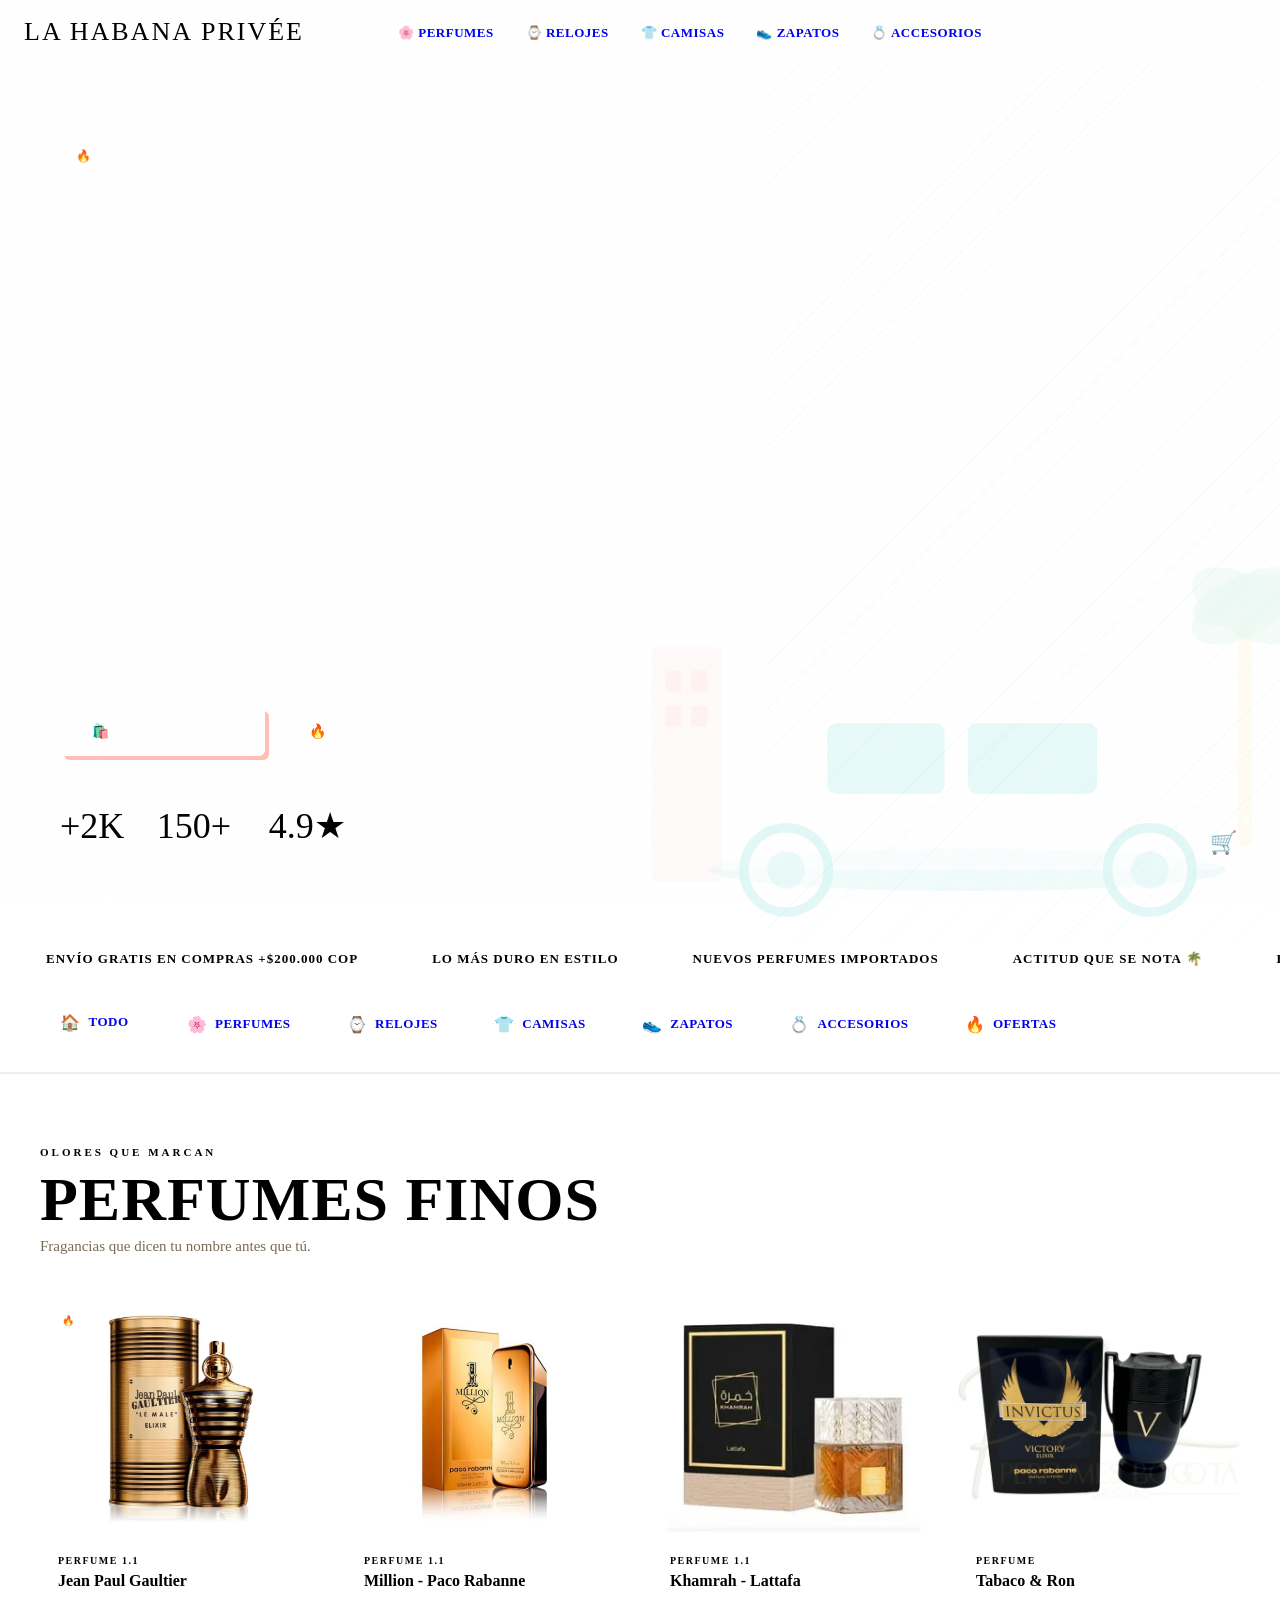
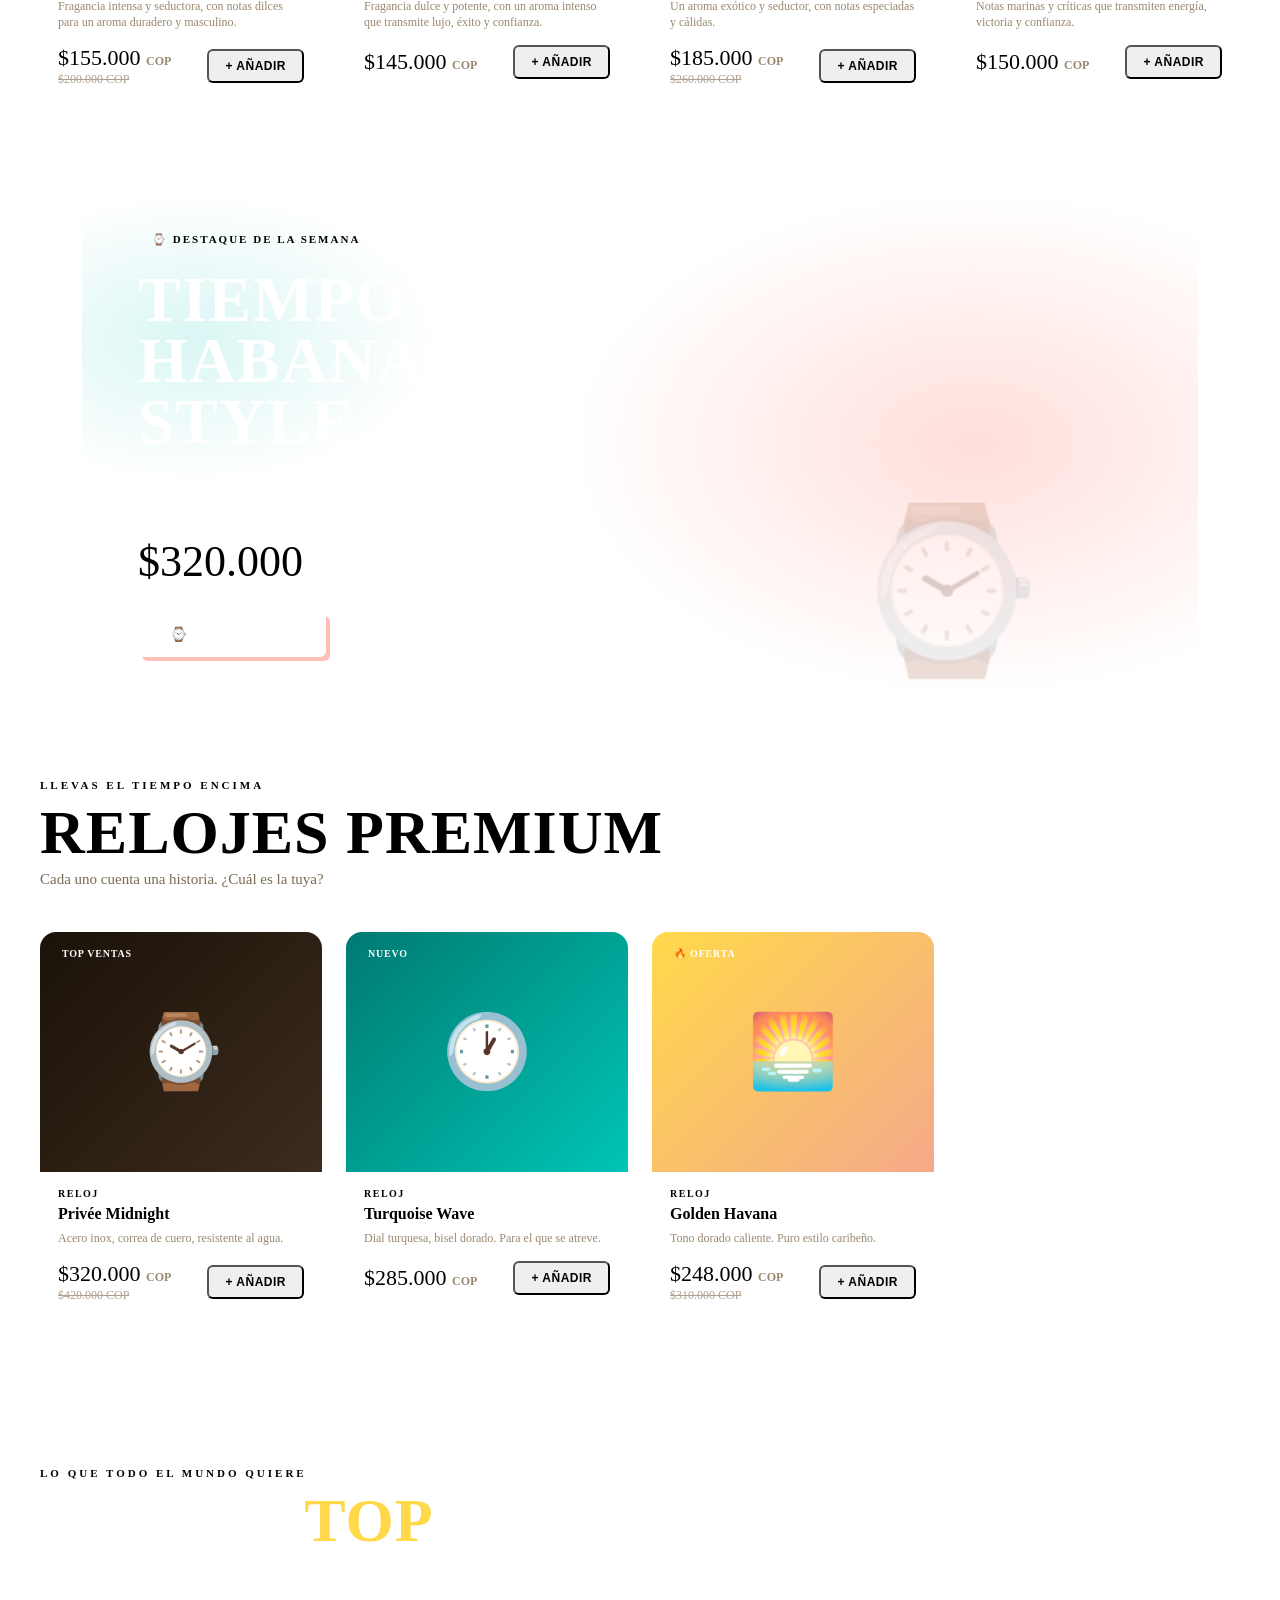
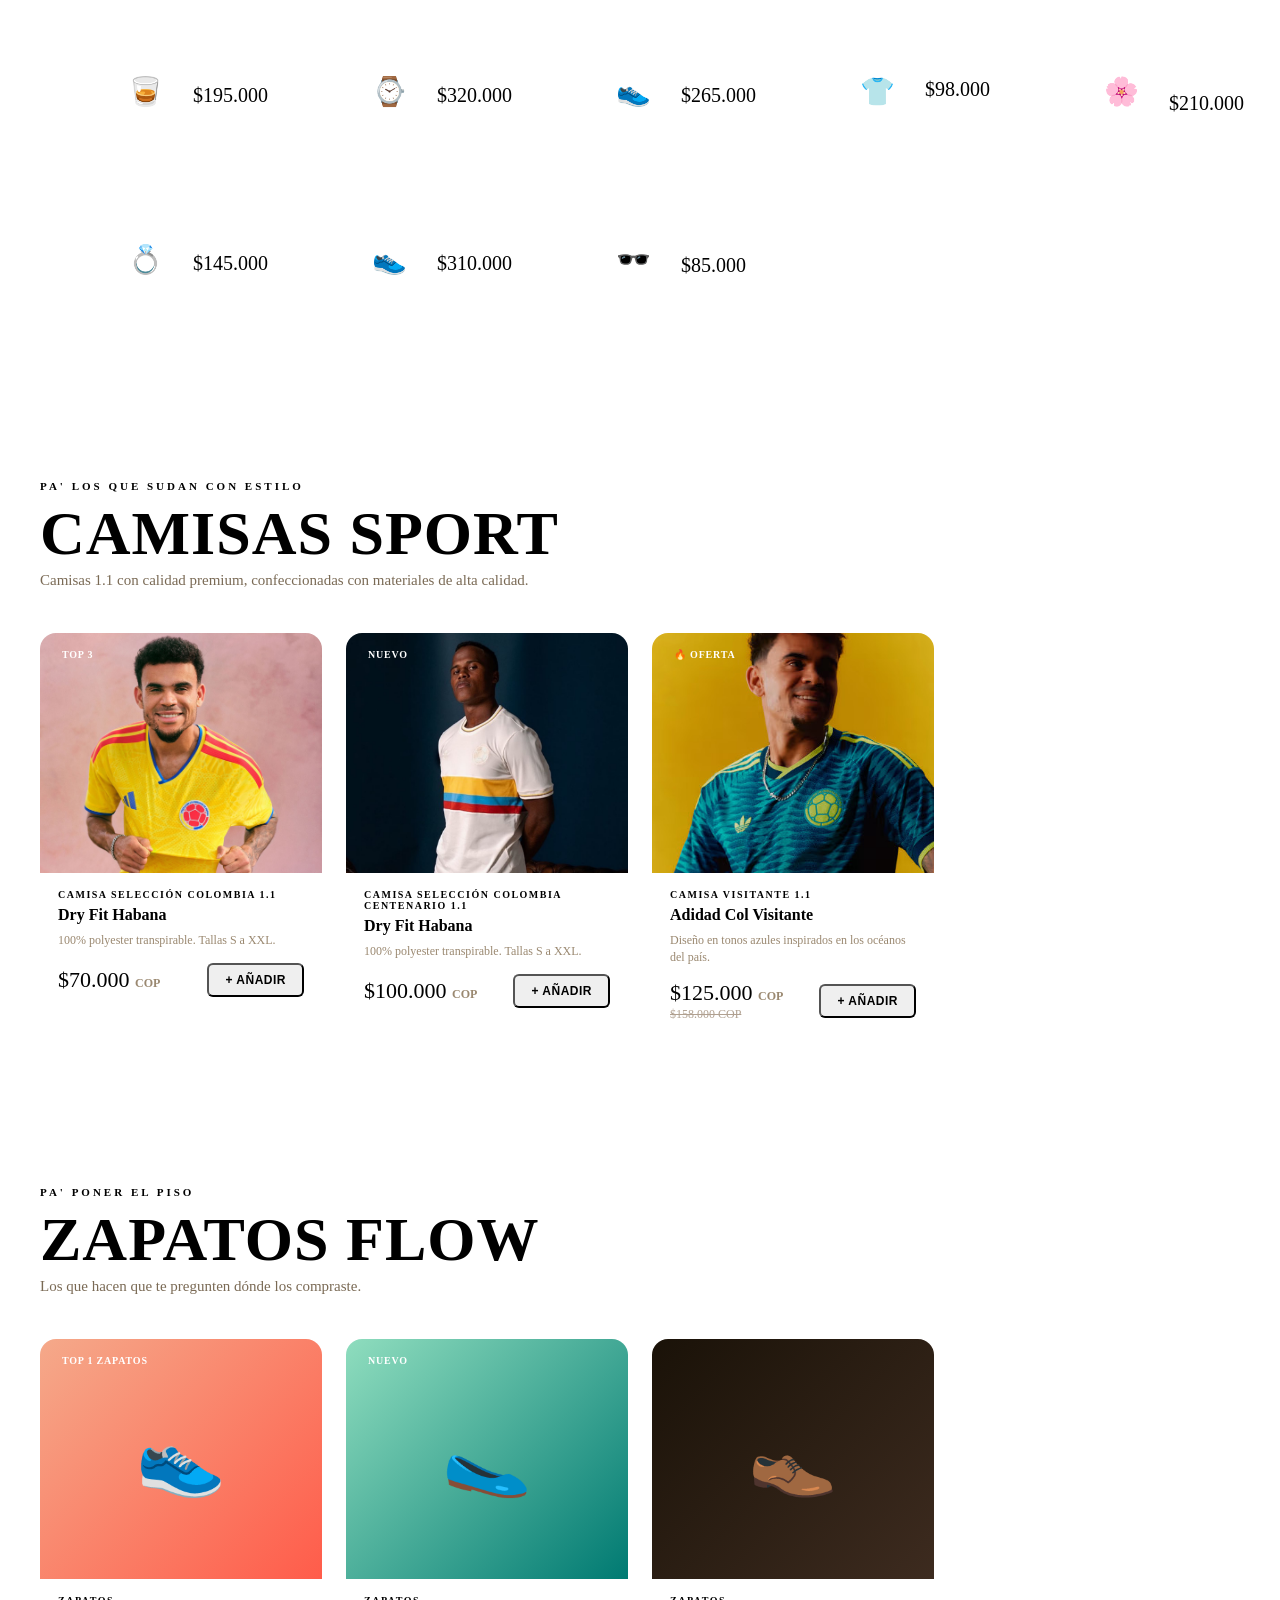
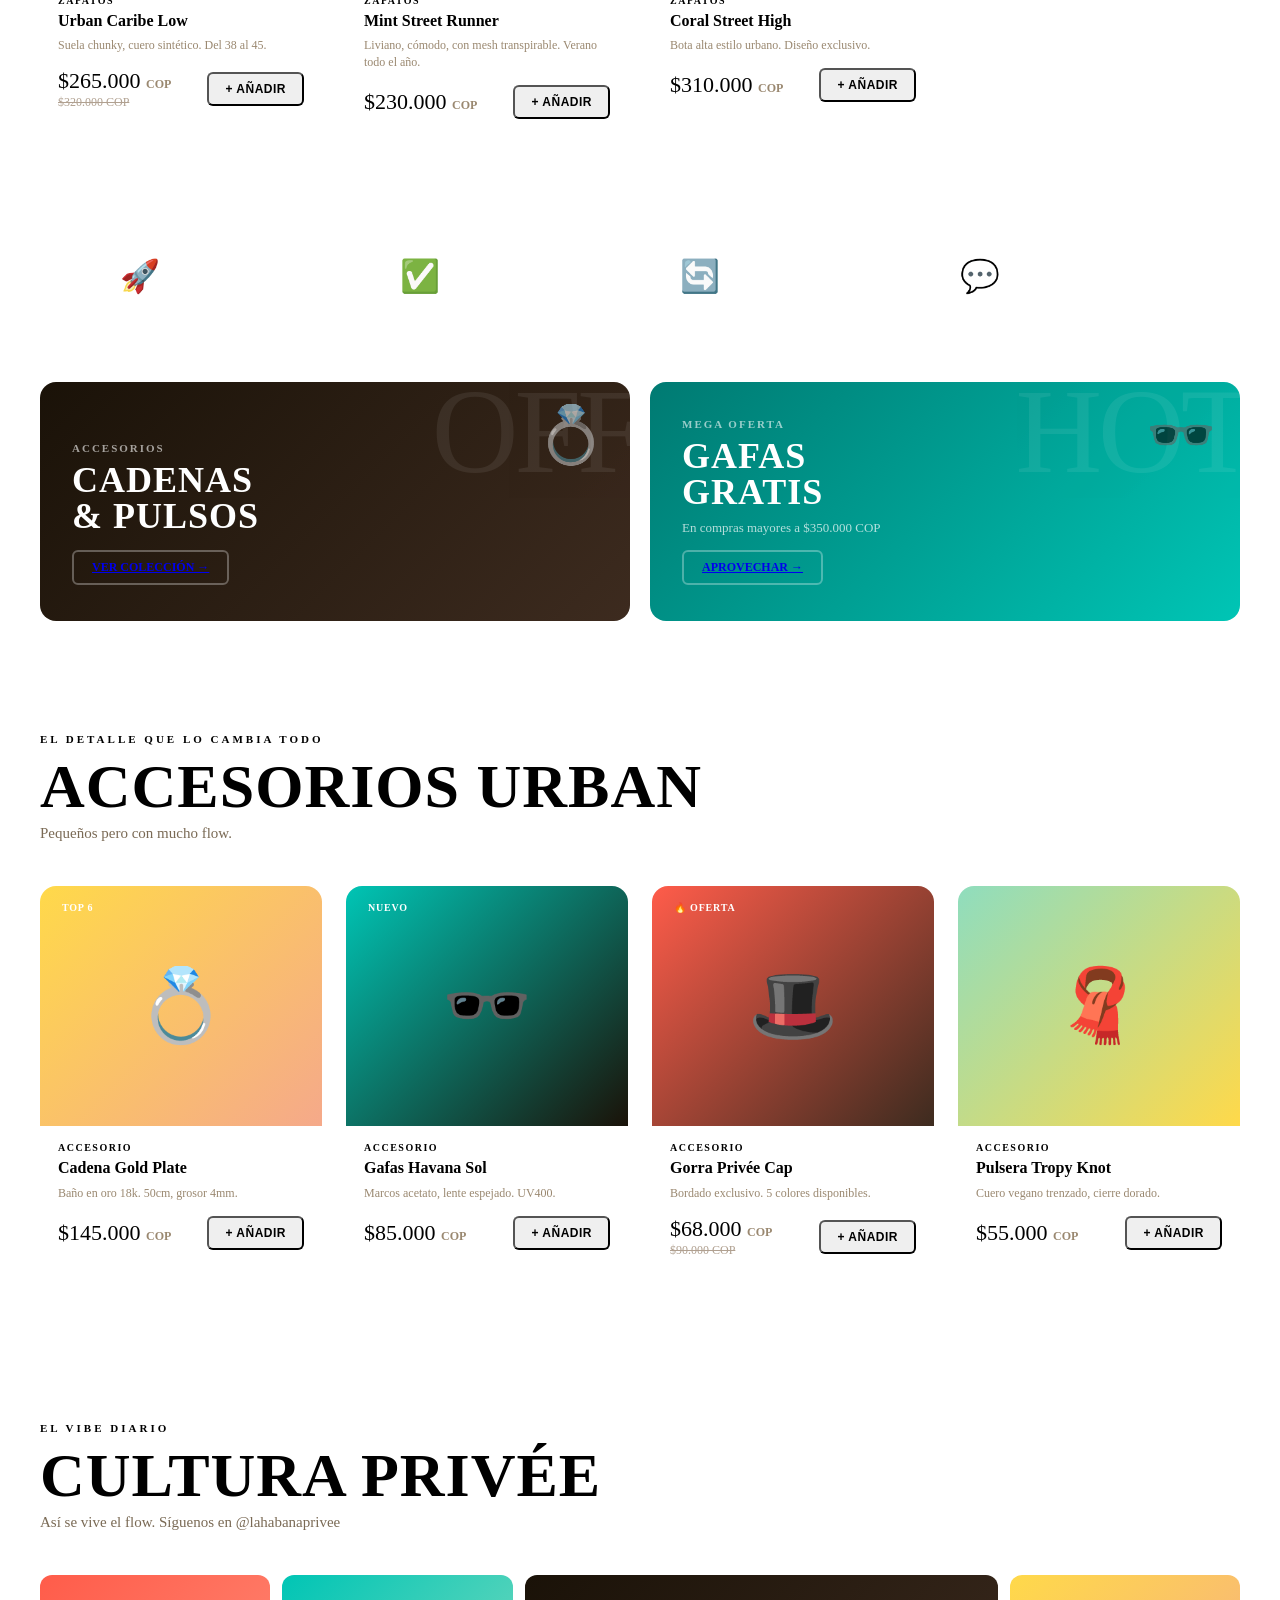
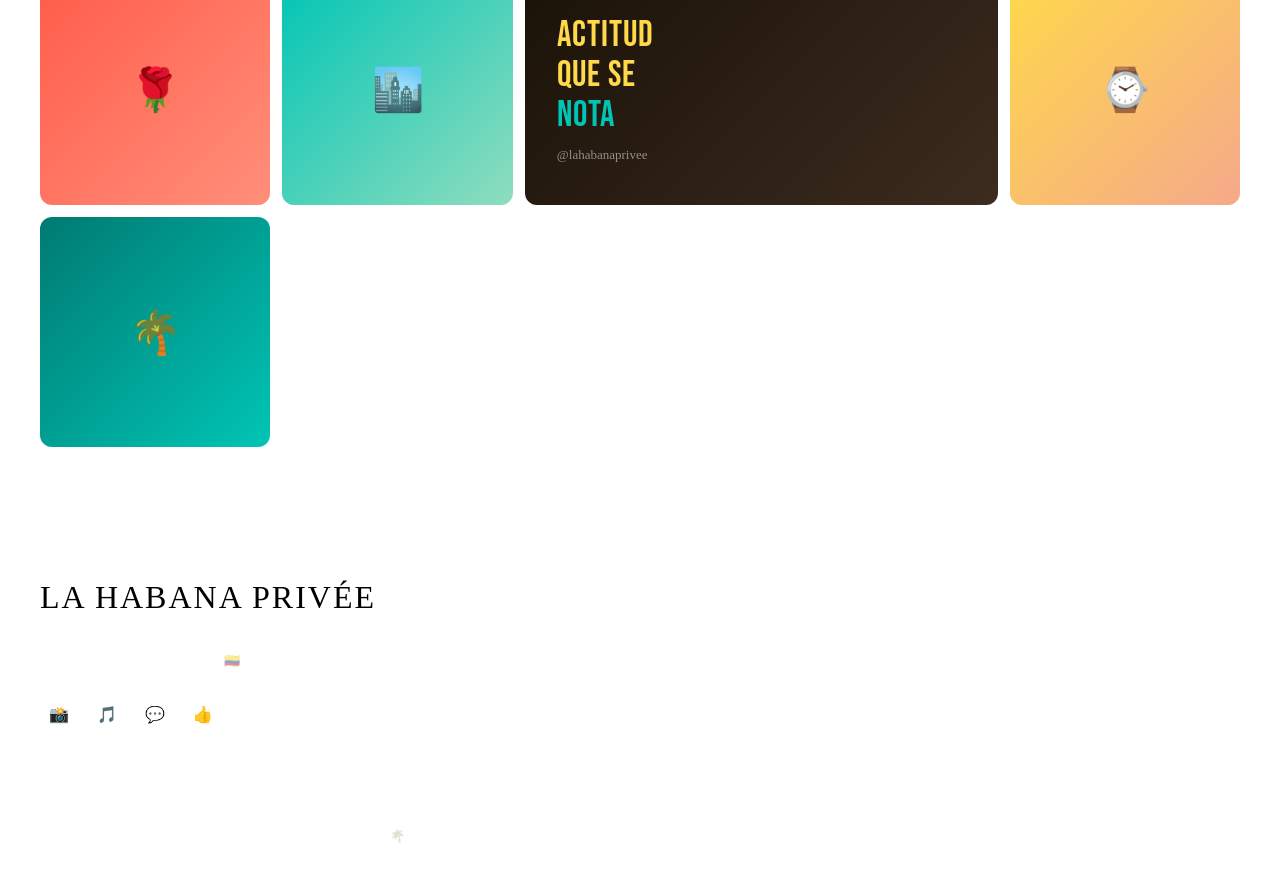
==== commit 1ba00b71: "Add files via upload" ====
--- a/index.html
+++ b/index.html
@@ -1,774 +1,798 @@
 <!DOCTYPE html>
-
 <html lang="es">
-<link rel="stylesheet" href="css/style.css">
+
 <head>
-<meta charset="UTF-8">
-<meta name="viewport" content="width=device-width, initial-scale=1.0">
-<title>La Habana Privée — Flow que se siente</title>
-<link href="https://fonts.googleapis.com/css2?family=Bebas+Neue&family=Syne:wght@400;600;700;800&family=Space+Grotesk:wght@300;400;500;600&display=swap" rel="stylesheet">
-
+    <meta charset="UTF-8">
+    <meta name="viewport" content="width=device-width, initial-scale=1.0">
+    <title>La Habana Privée — Flow que se siente</title>
+    <link rel="stylesheet" href="css/style.css">
+    <link
+        href="https://fonts.googleapis.com/css2?family=Bebas+Neue&family=Syne:wght@400;600;700;800&family=Space+Grotesk:wght@300;400;500;600&display=swap"
+        rel="stylesheet">
 </head>
+
 <body>
 
-<!-- MOBILE MENU -->
-
-<div class="mobile-menu" id="mobileMenu">
-  <span class="mobile-close" onclick="closeMobile()">✕</span>
-  <a href="#perfumes" onclick="closeMobile()">Perfumes</a>
-  <a href="#relojes" onclick="closeMobile()">Relojes</a>
-  <a href="#camisas" onclick="closeMobile()">Camisas</a>
-  <a href="#zapatos" onclick="closeMobile()">Zapatos</a>
-  <a href="#accesorios" onclick="closeMobile()">Accesorios</a>
-</div>
-
-<!-- CART FLOAT -->
-
-<div class="cart-float" onclick="openCart()">
-  🛒
-  <div class="cart-count" id="cartCount">0</div>
-</div>
-
-<!-- TOAST -->
-
-<div class="toast" id="toast">✅ Añadido al carrito</div>
-
-<!-- NAVBAR -->
-
-<nav>
-  <div class="nav-logo">LA HABANA <span>PRIVÉE</span></div>
-  <ul class="nav-links">
-    <li><a href="#perfumes">🌸 Perfumes</a></li>
-    <li><a href="#relojes">⌚ Relojes</a></li>
-    <li><a href="#camisas">👕 Camisas</a></li>
-    <li><a href="#zapatos">👟 Zapatos</a></li>
-    <li><a href="#accesorios">💍 Accesorios</a></li>
-  </ul>
-  <div class="nav-right">
-    <input class="nav-search" type="text" placeholder="Buscar producto…">
-    <div class="hamburger" onclick="openMobile()">☰</div>
-  </div>
-</nav>
-
-<!-- HERO -->
-
-<section class="hero">
-  <div class="hero-bg"></div>
-  <div class="hero-stripes"></div>
-  <svg class="hero-illustration" viewBox="0 0 600 400" fill="none" xmlns="http://www.w3.org/2000/svg">
-    <!-- Classic car silhouette -->
-    <ellipse cx="300" cy="340" rx="220" ry="18" fill="rgba(0,197,181,0.3)"/>
-    <rect x="80" y="270" width="440" height="70" rx="12" fill="rgba(255,255,255,0.6)"/>
-    <rect x="140" y="200" width="300" height="90" rx="16" fill="rgba(255,255,255,0.7)"/>
-    <rect x="180" y="215" width="100" height="60" rx="8" fill="rgba(0,197,181,0.5)"/>
-    <rect x="300" y="215" width="110" height="60" rx="8" fill="rgba(0,197,181,0.5)"/>
-    <circle cx="145" cy="340" r="36" fill="rgba(255,255,255,0.5)" stroke="rgba(0,197,181,0.6)" stroke-width="8"/>
-    <circle cx="145" cy="340" r="16" fill="rgba(0,197,181,0.4)"/>
-    <circle cx="455" cy="340" r="36" fill="rgba(255,255,255,0.5)" stroke="rgba(0,197,181,0.6)" stroke-width="8"/>
-    <circle cx="455" cy="340" r="16" fill="rgba(0,197,181,0.4)"/>
-    <!-- Palm tree -->
-    <rect x="530" y="120" width="12" height="200" rx="6" fill="rgba(255,217,74,0.4)"/>
-    <ellipse cx="536" cy="115" rx="50" ry="25" fill="rgba(143,221,190,0.5)" transform="rotate(-30 536 115)"/>
-    <ellipse cx="536" cy="115" rx="50" ry="25" fill="rgba(143,221,190,0.5)" transform="rotate(30 536 115)"/>
-    <ellipse cx="536" cy="110" rx="45" ry="20" fill="rgba(143,221,190,0.5)" transform="rotate(-15 536 110)"/>
-    <!-- Building shapes -->
-    <rect x="30" y="150" width="60" height="200" rx="4" fill="rgba(255,92,74,0.15)"/>
-    <rect x="42" y="170" width="14" height="18" rx="2" fill="rgba(255,92,74,0.3)"/>
-    <rect x="64" y="170" width="14" height="18" rx="2" fill="rgba(255,92,74,0.3)"/>
-    <rect x="42" y="200" width="14" height="18" rx="2" fill="rgba(255,92,74,0.3)"/>
-    <rect x="64" y="200" width="14" height="18" rx="2" fill="rgba(255,92,74,0.3)"/>
-  </svg>
-  <div class="hero-content">
-    <div class="hero-tag">🔥 Colección 2025 — Disponible ya</div>
-    <h1>FLOW QUE<br><span class="accent">SE</span> <span class="accent2">SIENTE</span></h1>
-    <p class="hero-sub">Estilo urbano con sabor caribeño. Perfumes, relojes, camisas y más — todo con la energía de La Habana.</p>
-    <div class="hero-ctas">
-      <a href="#catalogo" class="btn-primary">🛍️ Ver catálogo</a>
-      <a href="#top" class="btn-secondary">🔥 Lo más top</a>
-    </div>
-    <div class="hero-stats">
-      <div class="hero-stat"><div class="num">+2K</div><div class="label">Clientes</div></div>
-      <div class="hero-stat"><div class="num">150+</div><div class="label">Productos</div></div>
-      <div class="hero-stat"><div class="num">4.9★</div><div class="label">Calificación</div></div>
-    </div>
-  </div>
-</section>
-
-<!-- TICKER -->
-
-<div class="ticker">
-  <div class="ticker-inner" id="ticker">
-    <span class="ticker-item"><span class="dot"></span> ENVÍO GRATIS EN COMPRAS +$200.000 COP</span>
-    <span class="ticker-item"><span class="dot"></span> LO MÁS DURO EN ESTILO</span>
-    <span class="ticker-item"><span class="dot"></span> NUEVOS PERFUMES IMPORTADOS</span>
-    <span class="ticker-item"><span class="dot"></span> ACTITUD QUE SE NOTA 🌴</span>
-    <span class="ticker-item"><span class="dot"></span> HASTA 30% OFF EN RELOJES</span>
-    <span class="ticker-item"><span class="dot"></span> PAGA CON NEQUI O DAVIPLATA</span>
-    <span class="ticker-item"><span class="dot"></span> ENVÍO GRATIS EN COMPRAS +$200.000 COP</span>
-    <span class="ticker-item"><span class="dot"></span> LO MÁS DURO EN ESTILO</span>
-    <span class="ticker-item"><span class="dot"></span> NUEVOS PERFUMES IMPORTADOS</span>
-    <span class="ticker-item"><span class="dot"></span> ACTITUD QUE SE NOTA 🌴</span>
-    <span class="ticker-item"><span class="dot"></span> HASTA 30% OFF EN RELOJES</span>
-    <span class="ticker-item"><span class="dot"></span> PAGA CON NEQUI O DAVIPLATA</span>
-  </div>
-</div>
-
-<!-- CATEGORIES -->
-
-<div class="categories-bar">
-  <a href="#todos" class="cat-pill active"><span class="cat-emoji">🏠</span> Todo</a>
-  <a href="#perfumes" class="cat-pill"><span class="cat-emoji">🌸</span> Perfumes</a>
-  <a href="#relojes" class="cat-pill"><span class="cat-emoji">⌚</span> Relojes</a>
-  <a href="#camisas" class="cat-pill"><span class="cat-emoji">👕</span> Camisas</a>
-  <a href="#zapatos" class="cat-pill"><span class="cat-emoji">👟</span> Zapatos</a>
-  <a href="#accesorios" class="cat-pill"><span class="cat-emoji">💍</span> Accesorios</a>
-  <a href="#ofertas" class="cat-pill"><span class="cat-emoji">🔥</span> Ofertas</a>
-</div>
-
-<!-- CATÁLOGO -->
-
-<div id="catalogo">
-  <div class="section" id="perfumes">
-    <div class="section-label">Olores que marcan</div>
-    <h2 class="section-title">PERFUMES <span class="hl">FINOS</span></h2>
-    <p class="section-sub">Fragancias que dicen tu nombre antes que tú.</p>
-    <div class="products-grid">
-
-```
-  <div class="product-card" onclick="addCart(this)">
-    <div class="product-img-wrap" style="background: linear-gradient(135deg,#F5A98A,#FF5C4A);">
-      <div style="height:100%;display:flex;align-items:center;justify-content:center;font-size:72px;"></div>
-      <div class="badge">🔥 Hot</div>
-      <div class="product-quick-add">+</div>
-    </div>
-    <div class="product-info">
-      <div class="product-cat">Perfume</div>
-      <div class="product-name">Havana Oud Intense</div>
-      <div class="product-desc">Notas de madera, oud y vainilla. Dura más de 12h.</div>
-      <div class="product-footer">
-        <div>
-          <div class="product-price">$185.000 <span class="cop">COP</span></div>
-          <div class="product-old-price">$240.000 COP</div>
-        </div>
-        <button class="product-add-btn" onclick="event.stopPropagation();addCart()">+ Añadir</button>
-      </div>
-    </div>
-  </div>
-
-  <div class="product-card" onclick="addCart(this)">
-    <div class="product-img-wrap" style="background: linear-gradient(135deg,#8FDDBE,#00C5B5);">
-      <div style="height:100%;display:flex;align-items:center;justify-content:center;font-size:72px;">🌊</div>
-      <div class="badge new">Nuevo</div>
-      <div class="product-quick-add">+</div>
-    </div>
-    <div class="product-info">
-      <div class="product-cat">Perfume</div>
-      <div class="product-name">Mar Caribe EDT</div>
-      <div class="product-desc">Fresco, salino y tropical. Ideal para el día.</div>
-      <div class="product-footer">
-        <div>
-          <div class="product-price">$145.000 <span class="cop">COP</span></div>
-        </div>
-        <button class="product-add-btn" onclick="event.stopPropagation();addCart()">+ Añadir</button>
-      </div>
-    </div>
-  </div>
-
-  <div class="product-card" onclick="addCart(this)">
-    <div class="product-img-wrap" style="background: linear-gradient(135deg,#FFD94A,#F5A98A);">
-      <div style="height:100%;display:flex;align-items:center;justify-content:center;font-size:72px;">🌴</div>
-      <div class="badge top">Top 1</div>
-      <div class="product-quick-add">+</div>
-    </div>
-    <div class="product-info">
-      <div class="product-cat">Perfume</div>
-      <div class="product-name">Coco Habana EDP</div>
-      <div class="product-desc">Coco, almizcle y palo de rosa. Tu firma olfativa.</div>
-      <div class="product-footer">
-        <div>
-          <div class="product-price">$210.000 <span class="cop">COP</span></div>
-          <div class="product-old-price">$260.000 COP</div>
-        </div>
-        <button class="product-add-btn" onclick="event.stopPropagation();addCart()">+ Añadir</button>
-      </div>
-    </div>
-  </div>
-
-  <div class="product-card" onclick="addCart(this)">
-    <div class="product-img-wrap" style="background: linear-gradient(135deg,#3D2B1F,#8B5E3C);">
-      <div style="height:100%;display:flex;align-items:center;justify-content:center;font-size:72px;">🥃</div>
-      <div class="product-quick-add">+</div>
-    </div>
-    <div class="product-info">
-      <div class="product-cat">Perfume</div>
-      <div class="product-name">Tabaco & Ron</div>
-      <div class="product-desc">Audaz, amaderado y cubano. Para los que saben.</div>
-      <div class="product-footer">
-        <div>
-          <div class="product-price">$195.000 <span class="cop">COP</span></div>
-        </div>
-        <button class="product-add-btn" onclick="event.stopPropagation();addCart()">+ Añadir</button>
-      </div>
-    </div>
-  </div>
-
-</div>
-```
-
-  </div>
-</div>
-
-<!-- FEATURED BANNER -->
-
-<div style="padding: 0 40px;">
-  <div class="featured-banner" id="relojes">
-    <div class="featured-bg"></div>
-    <div class="featured-content">
-      <div class="featured-tag">⌚ Destaque de la semana</div>
-      <h2>TIEMPO<br><em>HABANA</em><br>STYLE</h2>
-      <p>Relojes que no pasan desapercibidos. Del cuero al acero, con el flow justo.</p>
-      <div class="featured-price">
-        <span class="main-price">$320.000</span>
-        <span class="old">$420.000</span>
-        <span class="save">-24%</span>
-      </div>
-      <a href="#catalogo" class="btn-primary">⌚ Ver relojes</a>
-    </div>
-    <div class="featured-img-area">
-      <div style="font-size: 160px; opacity: 0.2; margin-bottom: 20px;">⌚</div>
-    </div>
-  </div>
-</div>
-
-<!-- RELOJES GRID -->
-
-<div class="section" id="relojes-grid">
-  <div class="section-label">Llevas el tiempo encima</div>
-  <h2 class="section-title">RELOJES <span class="hl">PREMIUM</span></h2>
-  <p class="section-sub">Cada uno cuenta una historia. ¿Cuál es la tuya?</p>
-  <div class="products-grid">
-
-```
-<div class="product-card" onclick="addCart(this)">
-  <div class="product-img-wrap" style="background: linear-gradient(135deg,#1A1208,#3D2B1F);">
-    <div style="height:100%;display:flex;align-items:center;justify-content:center;font-size:72px;">⌚</div>
-    <div class="badge top">Top Ventas</div>
-    <div class="product-quick-add">+</div>
-  </div>
-  <div class="product-info">
-    <div class="product-cat">Reloj</div>
-    <div class="product-name">Privée Midnight</div>
-    <div class="product-desc">Acero inox, correa de cuero, resistente al agua.</div>
-    <div class="product-footer">
-      <div>
-        <div class="product-price">$320.000 <span class="cop">COP</span></div>
-        <div class="product-old-price">$420.000 COP</div>
-      </div>
-      <button class="product-add-btn" onclick="event.stopPropagation();addCart()">+ Añadir</button>
-    </div>
-  </div>
-</div>
-
-<div class="product-card" onclick="addCart(this)">
-  <div class="product-img-wrap" style="background: linear-gradient(135deg,#007A72,#00C5B5);">
-    <div style="height:100%;display:flex;align-items:center;justify-content:center;font-size:72px;">🕐</div>
-    <div class="badge new">Nuevo</div>
-    <div class="product-quick-add">+</div>
-  </div>
-  <div class="product-info">
-    <div class="product-cat">Reloj</div>
-    <div class="product-name">Turquoise Wave</div>
-    <div class="product-desc">Dial turquesa, bisel dorado. Para el que se atreve.</div>
-    <div class="product-footer">
-      <div>
-        <div class="product-price">$285.000 <span class="cop">COP</span></div>
-      </div>
-      <button class="product-add-btn" onclick="event.stopPropagation();addCart()">+ Añadir</button>
-    </div>
-  </div>
-</div>
-
-<div class="product-card" onclick="addCart(this)">
-  <div class="product-img-wrap" style="background: linear-gradient(135deg,#FFD94A,#F5A98A);">
-    <div style="height:100%;display:flex;align-items:center;justify-content:center;font-size:72px;">🌅</div>
-    <div class="badge">🔥 Oferta</div>
-    <div class="product-quick-add">+</div>
-  </div>
-  <div class="product-info">
-    <div class="product-cat">Reloj</div>
-    <div class="product-name">Golden Havana</div>
-    <div class="product-desc">Tono dorado caliente. Puro estilo caribeño.</div>
-    <div class="product-footer">
-      <div>
-        <div class="product-price">$248.000 <span class="cop">COP</span></div>
-        <div class="product-old-price">$310.000 COP</div>
-      </div>
-      <button class="product-add-btn" onclick="event.stopPropagation();addCart()">+ Añadir</button>
-    </div>
-  </div>
-</div>
-```
-
-  </div>
-</div>
-
-<!-- TOP VENDIDOS -->
-
-<div class="top-section" id="top">
-  <div class="top-inner">
-    <div class="section-label">Lo que todo el mundo quiere</div>
-    <h2 class="section-title">LO MÁS <span style="color:var(--yellow)">TOP</span></h2>
-    <p class="section-sub" style="color:rgba(255,255,255,0.4)">Los que más vuelan. No te los puedes perder.</p>
-    <div class="top-grid">
-      <div class="top-card">
-        <div class="top-rank">1</div>
-        <div class="top-img">🥃</div>
-        <div class="top-info">
-          <div class="name">Tabaco & Ron EDP</div>
-          <div class="price">$195.000</div>
-          <div class="sales">+340 vendidos este mes</div>
-        </div>
-      </div>
-      <div class="top-card">
-        <div class="top-rank">2</div>
-        <div class="top-img">⌚</div>
-        <div class="top-info">
-          <div class="name">Privée Midnight</div>
-          <div class="price">$320.000</div>
-          <div class="sales">+218 vendidos este mes</div>
-        </div>
-      </div>
-      <div class="top-card">
-        <div class="top-rank">3</div>
-        <div class="top-img">👟</div>
-        <div class="top-info">
-          <div class="name">Urban Caribe Low</div>
-          <div class="price">$265.000</div>
-          <div class="sales">+195 vendidos este mes</div>
-        </div>
-      </div>
-      <div class="top-card">
-        <div class="top-rank">4</div>
-        <div class="top-img">👕</div>
-        <div class="top-info">
-          <div class="name">Dry Fit Havana</div>
-          <div class="price">$98.000</div>
-          <div class="sales">+180 vendidos este mes</div>
-        </div>
-      </div>
-      <div class="top-card">
-        <div class="top-rank">5</div>
-        <div class="top-img">🌸</div>
-        <div class="top-info">
-          <div class="name">Coco Habana EDP</div>
-          <div class="price">$210.000</div>
-          <div class="sales">+162 vendidos este mes</div>
-        </div>
-      </div>
-      <div class="top-card">
-        <div class="top-rank">6</div>
-        <div class="top-img">💍</div>
-        <div class="top-info">
-          <div class="name">Cadena Gold Plate</div>
-          <div class="price">$145.000</div>
-          <div class="sales">+155 vendidos este mes</div>
-        </div>
-      </div>
-      <div class="top-card">
-        <div class="top-rank">7</div>
-        <div class="top-img">👟</div>
-        <div class="top-info">
-          <div class="name">Coral Street High</div>
-          <div class="price">$310.000</div>
-          <div class="sales">+143 vendidos este mes</div>
-        </div>
-      </div>
-      <div class="top-card">
-        <div class="top-rank">8</div>
-        <div class="top-img">🕶️</div>
-        <div class="top-info">
-          <div class="name">Gafas Havana Sol</div>
-          <div class="price">$85.000</div>
-          <div class="sales">+138 vendidos este mes</div>
-        </div>
-      </div>
-    </div>
-  </div>
-</div>
-
-<!-- CAMISAS & ZAPATOS -->
-
-<div class="section" id="camisas">
-  <div class="section-label">Pa' los que sudan con estilo</div>
-  <h2 class="section-title">CAMISAS <span class="hl">SPORT</span></h2>
-  <p class="section-sub">Dry fit, oversize, con el color que pide La Habana.</p>
-  <div class="products-grid">
-    <div class="product-card" onclick="addCart(this)">
-      <div class="product-img-wrap" style="background: linear-gradient(135deg,#00C5B5,#007A72);">
-        <div style="height:100%;display:flex;align-items:center;justify-content:center;font-size:72px;">👕</div>
-        <div class="badge top">Top 3</div>
-        <div class="product-quick-add">+</div>
-      </div>
-      <div class="product-info">
-        <div class="product-cat">Camisa Sport</div>
-        <div class="product-name">Dry Fit Habana</div>
-        <div class="product-desc">100% polyester transpirable. Tallas S a XXL.</div>
-        <div class="product-footer">
-          <div><div class="product-price">$98.000 <span class="cop">COP</span></div></div>
-          <button class="product-add-btn" onclick="event.stopPropagation();addCart()">+ Añadir</button>
-        </div>
-      </div>
-    </div>
-    <div class="product-card" onclick="addCart(this)">
-      <div class="product-img-wrap" style="background: linear-gradient(135deg,#FF5C4A,#FFD94A);">
-        <div style="height:100%;display:flex;align-items:center;justify-content:center;font-size:72px;">🏃</div>
-        <div class="badge new">Nuevo</div>
-        <div class="product-quick-add">+</div>
-      </div>
-      <div class="product-info">
-        <div class="product-cat">Camisa Sport</div>
-        <div class="product-name">Coral Oversize Tee</div>
-        <div class="product-desc">Corte oversize relajado. Palms print en espalda.</div>
-        <div class="product-footer">
-          <div><div class="product-price">$112.000 <span class="cop">COP</span></div></div>
-          <button class="product-add-btn" onclick="event.stopPropagation();addCart()">+ Añadir</button>
-        </div>
-      </div>
-    </div>
-    <div class="product-card" onclick="addCart(this)">
-      <div class="product-img-wrap" style="background: linear-gradient(135deg,#1A1208,#7A5C3A);">
-        <div style="height:100%;display:flex;align-items:center;justify-content:center;font-size:72px;">🌴</div>
-        <div class="badge">🔥 Oferta</div>
-        <div class="product-quick-add">+</div>
-      </div>
-      <div class="product-info">
-        <div class="product-cat">Camisa Sport</div>
-        <div class="product-name">Black Palm Polo</div>
-        <div class="product-desc">Polo urbano. Negro con detalles turquesa.</div>
-        <div class="product-footer">
-          <div>
-            <div class="product-price">$125.000 <span class="cop">COP</span></div>
-            <div class="product-old-price">$158.000 COP</div>
-          </div>
-          <button class="product-add-btn" onclick="event.stopPropagation();addCart()">+ Añadir</button>
-        </div>
-      </div>
-    </div>
-  </div>
-</div>
-
-<!-- ZAPATOS -->
-
-<div class="section" id="zapatos" style="padding-top: 0;">
-  <div class="section-label">Pa' poner el piso</div>
-  <h2 class="section-title">ZAPATOS <span class="hl">FLOW</span></h2>
-  <p class="section-sub">Los que hacen que te pregunten dónde los compraste.</p>
-  <div class="products-grid">
-    <div class="product-card" onclick="addCart(this)">
-      <div class="product-img-wrap" style="background: linear-gradient(135deg,#F5A98A,#FF5C4A);">
-        <div style="height:100%;display:flex;align-items:center;justify-content:center;font-size:72px;">👟</div>
-        <div class="badge top">Top 1 Zapatos</div>
-        <div class="product-quick-add">+</div>
-      </div>
-      <div class="product-info">
-        <div class="product-cat">Zapatos</div>
-        <div class="product-name">Urban Caribe Low</div>
-        <div class="product-desc">Suela chunky, cuero sintético. Del 38 al 45.</div>
-        <div class="product-footer">
-          <div>
-            <div class="product-price">$265.000 <span class="cop">COP</span></div>
-            <div class="product-old-price">$320.000 COP</div>
-          </div>
-          <button class="product-add-btn" onclick="event.stopPropagation();addCart()">+ Añadir</button>
-        </div>
-      </div>
-    </div>
-    <div class="product-card" onclick="addCart(this)">
-      <div class="product-img-wrap" style="background: linear-gradient(135deg,#8FDDBE,#007A72);">
-        <div style="height:100%;display:flex;align-items:center;justify-content:center;font-size:72px;">🥿</div>
-        <div class="badge new">Nuevo</div>
-        <div class="product-quick-add">+</div>
-      </div>
-      <div class="product-info">
-        <div class="product-cat">Zapatos</div>
-        <div class="product-name">Mint Street Runner</div>
-        <div class="product-desc">Liviano, cómodo, con mesh transpirable. Verano todo el año.</div>
-        <div class="product-footer">
-          <div><div class="product-price">$230.000 <span class="cop">COP</span></div></div>
-          <button class="product-add-btn" onclick="event.stopPropagation();addCart()">+ Añadir</button>
-        </div>
-      </div>
-    </div>
-    <div class="product-card" onclick="addCart(this)">
-      <div class="product-img-wrap" style="background: linear-gradient(135deg,#1A1208,#3D2B1F);">
-        <div style="height:100%;display:flex;align-items:center;justify-content:center;font-size:72px;">👞</div>
-        <div class="product-quick-add">+</div>
-      </div>
-      <div class="product-info">
-        <div class="product-cat">Zapatos</div>
-        <div class="product-name">Coral Street High</div>
-        <div class="product-desc">Bota alta estilo urbano. Diseño exclusivo.</div>
-        <div class="product-footer">
-          <div><div class="product-price">$310.000 <span class="cop">COP</span></div></div>
-          <button class="product-add-btn" onclick="event.stopPropagation();addCart()">+ Añadir</button>
-        </div>
-      </div>
-    </div>
-  </div>
-</div>
-
-<!-- VALUES -->
-
-<div class="values-strip">
-  <div class="value-item">
-    <div class="value-icon">🚀</div>
-    <div class="value-text">
-      <div class="vt">Envío Rápido</div>
-      <div class="vs">Todo Colombia en 1–3 días</div>
-    </div>
-  </div>
-  <div class="value-item">
-    <div class="value-icon">✅</div>
-    <div class="value-text">
-      <div class="vt">100% Originales</div>
-      <div class="vs">Garantía de autenticidad</div>
-    </div>
-  </div>
-  <div class="value-item">
-    <div class="value-icon">🔄</div>
-    <div class="value-text">
-      <div class="vt">Cambios Fáciles</div>
-      <div class="vs">30 días sin preguntas</div>
-    </div>
-  </div>
-  <div class="value-item">
-    <div class="value-icon">💬</div>
-    <div class="value-text">
-      <div class="vt">Soporte al Día</div>
-      <div class="vs">WhatsApp 24/7 disponible</div>
-    </div>
-  </div>
-</div>
-
-<!-- PROMO GRID -->
-
-<div class="promo-grid">
-  <div class="promo-card pc1">
-    <div class="promo-bg-text">OFF</div>
-    <div class="promo-emoji">💍</div>
-    <div class="promo-label">Accesorios</div>
-    <h3 class="promo-title">CADENAS<br><em>& PULSOS</em></h3>
-    <a href="#accesorios" class="promo-cta">Ver colección →</a>
-  </div>
-  <div class="promo-card pc2" id="accesorios">
-    <div class="promo-bg-text">HOT</div>
-    <div class="promo-emoji">🕶️</div>
-    <div class="promo-label">Mega oferta</div>
-    <h3 class="promo-title">GAFAS<br><em>GRATIS</em></h3>
-    <p style="color:rgba(255,255,255,0.7);font-size:13px;margin-bottom:8px;">En compras mayores a $350.000 COP</p>
-    <a href="#catalogo" class="promo-cta">Aprovechar →</a>
-  </div>
-</div>
-
-<!-- ACCESORIOS -->
-
-<div class="section" style="padding-top: 56px;">
-  <div class="section-label">El detalle que lo cambia todo</div>
-  <h2 class="section-title">ACCESORIOS <span class="hl">URBAN</span></h2>
-  <p class="section-sub">Pequeños pero con mucho flow.</p>
-  <div class="products-grid">
-    <div class="product-card" onclick="addCart(this)">
-      <div class="product-img-wrap" style="background: linear-gradient(135deg,#FFD94A,#F5A98A);">
-        <div style="height:100%;display:flex;align-items:center;justify-content:center;font-size:72px;">💍</div>
-        <div class="badge top">Top 6</div>
-        <div class="product-quick-add">+</div>
-      </div>
-      <div class="product-info">
-        <div class="product-cat">Accesorio</div>
-        <div class="product-name">Cadena Gold Plate</div>
-        <div class="product-desc">Baño en oro 18k. 50cm, grosor 4mm.</div>
-        <div class="product-footer">
-          <div><div class="product-price">$145.000 <span class="cop">COP</span></div></div>
-          <button class="product-add-btn" onclick="event.stopPropagation();addCart()">+ Añadir</button>
-        </div>
-      </div>
-    </div>
-    <div class="product-card" onclick="addCart(this)">
-      <div class="product-img-wrap" style="background: linear-gradient(135deg,#00C5B5,#1A1208);">
-        <div style="height:100%;display:flex;align-items:center;justify-content:center;font-size:72px;">🕶️</div>
-        <div class="badge new">Nuevo</div>
-        <div class="product-quick-add">+</div>
-      </div>
-      <div class="product-info">
-        <div class="product-cat">Accesorio</div>
-        <div class="product-name">Gafas Havana Sol</div>
-        <div class="product-desc">Marcos acetato, lente espejado. UV400.</div>
-        <div class="product-footer">
-          <div><div class="product-price">$85.000 <span class="cop">COP</span></div></div>
-          <button class="product-add-btn" onclick="event.stopPropagation();addCart()">+ Añadir</button>
-        </div>
-      </div>
-    </div>
-    <div class="product-card" onclick="addCart(this)">
-      <div class="product-img-wrap" style="background: linear-gradient(135deg,#FF5C4A,#3D2B1F);">
-        <div style="height:100%;display:flex;align-items:center;justify-content:center;font-size:72px;">🎩</div>
-        <div class="badge">🔥 Oferta</div>
-        <div class="product-quick-add">+</div>
-      </div>
-      <div class="product-info">
-        <div class="product-cat">Accesorio</div>
-        <div class="product-name">Gorra Privée Cap</div>
-        <div class="product-desc">Bordado exclusivo. 5 colores disponibles.</div>
-        <div class="product-footer">
-          <div>
-            <div class="product-price">$68.000 <span class="cop">COP</span></div>
-            <div class="product-old-price">$90.000 COP</div>
-          </div>
-          <button class="product-add-btn" onclick="event.stopPropagation();addCart()">+ Añadir</button>
-        </div>
-      </div>
-    </div>
-    <div class="product-card" onclick="addCart(this)">
-      <div class="product-img-wrap" style="background: linear-gradient(135deg,#8FDDBE,#FFD94A);">
-        <div style="height:100%;display:flex;align-items:center;justify-content:center;font-size:72px;">🧣</div>
-        <div class="product-quick-add">+</div>
-      </div>
-      <div class="product-info">
-        <div class="product-cat">Accesorio</div>
-        <div class="product-name">Pulsera Tropy Knot</div>
-        <div class="product-desc">Cuero vegano trenzado, cierre dorado.</div>
-        <div class="product-footer">
-          <div><div class="product-price">$55.000 <span class="cop">COP</span></div></div>
-          <button class="product-add-btn" onclick="event.stopPropagation();addCart()">+ Añadir</button>
-        </div>
-      </div>
-    </div>
-  </div>
-</div>
-
-<!-- LIFESTYLE -->
-
-<div class="lifestyle">
-  <div class="section-label">El vibe diario</div>
-  <h2 class="section-title">CULTURA <span class="hl">PRIVÉE</span></h2>
-  <p class="section-sub">Así se vive el flow. Síguenos en @lahabanaprivee</p>
-  <div class="lifestyle-grid">
-    <div class="lifestyle-cell">
-      <span>🌹</span>
-      <div class="lifestyle-overlay"><div class="lifestyle-insta">@lahabanaprivee</div></div>
-    </div>
-    <div class="lifestyle-cell">
-      <span>🏙️</span>
-      <div class="lifestyle-overlay"><div class="lifestyle-insta">@lahabanaprivee</div></div>
-    </div>
-    <div class="lifestyle-cell">
-      <div class="lc3-text">
-        <div style="font-family:var(--font-display);font-size:36px;color:var(--yellow);letter-spacing:1px;line-height:1.1;">ACTITUD<br>QUE SE<br><span style="color:var(--turquoise)">NOTA</span></div>
-        <div style="font-size:13px;color:rgba(255,255,255,0.5);margin-top:12px;">@lahabanaprivee</div>
-      </div>
-    </div>
-    <div class="lifestyle-cell">
-      <span>⌚</span>
-      <div class="lifestyle-overlay"><div class="lifestyle-insta">@lahabanaprivee</div></div>
-    </div>
-    <div class="lifestyle-cell">
-      <span>🌴</span>
-      <div class="lifestyle-overlay"><div class="lifestyle-insta">@lahabanaprivee</div></div>
-    </div>
-  </div>
-</div>
-
-<!-- FOOTER -->
-
-<footer>
-  <div class="footer-top">
-    <div class="footer-brand">
-      <div class="logo">LA HABANA <span>PRIVÉE</span></div>
-      <p>Flow que se siente. Estilo caribeño urbano para los que saben vivir. Colombia 🇨🇴</p>
-      <div class="socials">
-        <a class="social-btn" href="#" title="Instagram">📸</a>
-        <a class="social-btn" href="#" title="TikTok">🎵</a>
-        <a class="social-btn" href="#" title="WhatsApp">💬</a>
-        <a class="social-btn" href="#" title="Facebook">👍</a>
-      </div>
-    </div>
-    <div class="footer-col">
-      <h4>Productos</h4>
-      <ul>
-        <li><a href="#perfumes">Perfumes</a></li>
-        <li><a href="#relojes">Relojes</a></li>
-        <li><a href="#camisas">Camisas Sport</a></li>
-        <li><a href="#zapatos">Zapatos</a></li>
-        <li><a href="#accesorios">Accesorios</a></li>
-      </ul>
-    </div>
-    <div class="footer-col">
-      <h4>Ayuda</h4>
-      <ul>
-        <li><a href="#">¿Cómo comprar?</a></li>
-        <li><a href="#">Envíos y tarifas</a></li>
-        <li><a href="#">Cambios y devoluciones</a></li>
-        <li><a href="#">Garantías</a></li>
-        <li><a href="#">WhatsApp directo</a></li>
-      </ul>
-    </div>
-    <div class="footer-col">
-      <h4>Marca</h4>
-      <ul>
-        <li><a href="#">Nuestra historia</a></li>
-        <li><a href="#">Colecciones</a></li>
-        <li><a href="#">Trabaja con nosotros</a></li>
-        <li><a href="#">Términos y privacidad</a></li>
-      </ul>
-    </div>
-  </div>
-  <div class="footer-bottom">
-    <p>© 2025 La Habana Privée — Todos los derechos reservados. Hecho con 🌴 en Colombia.</p>
-    <div class="footer-payment">
-      <div class="pay-badge">Nequi</div>
-      <div class="pay-badge">Daviplata</div>
-      <div class="pay-badge">PSE</div>
-      <div class="pay-badge">Efecty</div>
-    </div>
-  </div>
-</footer>
-
-<script>
-  let cartItems = 0;
-
-  function addCart() {
-    cartItems++;
-    document.getElementById('cartCount').textContent = cartItems;
-    const toast = document.getElementById('toast');
-    toast.classList.add('show');
-    setTimeout(() => toast.classList.remove('show'), 2200);
-  }
-
-  function openCart() {
-    const toast = document.getElementById('toast');
-    toast.textContent = cartItems > 0 ? `🛒 ${cartItems} producto${cartItems>1?'s':''} en tu carrito` : '🛒 Tu carrito está vacío';
-    toast.classList.add('show');
-    setTimeout(() => {
-      toast.textContent = '✅ Añadido al carrito';
-      toast.classList.remove('show');
-    }, 2400);
-  }
-
-  function openMobile() { document.getElementById('mobileMenu').classList.add('open'); }
-  function closeMobile() { document.getElementById('mobileMenu').classList.remove('open'); }
-
-  // Category pill active state
-  document.querySelectorAll('.cat-pill').forEach(pill => {
-    pill.addEventListener('click', () => {
-      document.querySelectorAll('.cat-pill').forEach(p => p.classList.remove('active'));
-      pill.classList.add('active');
-    });
-  });
-
-  // Duplicate ticker for seamless loop
-  const ticker = document.getElementById('ticker');
-  ticker.innerHTML += ticker.innerHTML;
-</script>
+    <!-- MOBILE MENU -->
+    <div class="mobile-menu" id="mobileMenu">
+        <span class="mobile-close" onclick="closeMobile()">✕</span>
+        <a href="#perfumes" onclick="closeMobile()">Perfumes</a>
+        <a href="#relojes" onclick="closeMobile()">Relojes</a>
+        <a href="#camisas" onclick="closeMobile()">Camisas</a>
+        <a href="#zapatos" onclick="closeMobile()">Zapatos</a>
+        <a href="#accesorios" onclick="closeMobile()">Accesorios</a>
+    </div>
+
+    <!-- CART FLOAT -->
+    <div class="cart-float" onclick="openCart()">
+        🛒
+        <div class="cart-count" id="cartCount">0</div>
+    </div>
+
+    <!-- TOAST -->
+    <div class="toast" id="toast">✅ Añadido al carrito</div>
+
+    <!-- NAVBAR -->
+    <nav>
+        <div class="nav-logo">LA HABANA <span>PRIVÉE</span></div>
+        <ul class="nav-links">
+            <li><a href="#perfumes">🌸 Perfumes</a></li>
+            <li><a href="#relojes">⌚ Relojes</a></li>
+            <li><a href="#camisas">👕 Camisas</a></li>
+            <li><a href="#zapatos">👟 Zapatos</a></li>
+            <li><a href="#accesorios">💍 Accesorios</a></li>
+        </ul>
+        <div class="nav-right">
+            <input class="nav-search" type="text" placeholder="Buscar producto…">
+            <div class="hamburger" onclick="openMobile()">☰</div>
+        </div>
+    </nav>
+
+    <!-- HERO -->
+    <section class="hero">
+        <div class="hero-bg"></div>
+        <div class="hero-stripes"></div>
+        <svg class="hero-illustration" viewBox="0 0 600 400" fill="none" xmlns="http://www.w3.org/2000/svg">
+            <ellipse cx="300" cy="340" rx="220" ry="18" fill="rgba(0,197,181,0.3)" />
+            <rect x="80" y="270" width="440" height="70" rx="12" fill="rgba(255,255,255,0.6)" />
+            <rect x="140" y="200" width="300" height="90" rx="16" fill="rgba(255,255,255,0.7)" />
+            <rect x="180" y="215" width="100" height="60" rx="8" fill="rgba(0,197,181,0.5)" />
+            <rect x="300" y="215" width="110" height="60" rx="8" fill="rgba(0,197,181,0.5)" />
+            <circle cx="145" cy="340" r="36" fill="rgba(255,255,255,0.5)" stroke="rgba(0,197,181,0.6)"
+                stroke-width="8" />
+            <circle cx="145" cy="340" r="16" fill="rgba(0,197,181,0.4)" />
+            <circle cx="455" cy="340" r="36" fill="rgba(255,255,255,0.5)" stroke="rgba(0,197,181,0.6)"
+                stroke-width="8" />
+            <circle cx="455" cy="340" r="16" fill="rgba(0,197,181,0.4)" />
+            <rect x="530" y="120" width="12" height="200" rx="6" fill="rgba(255,217,74,0.4)" />
+            <ellipse cx="536" cy="115" rx="50" ry="25" fill="rgba(143,221,190,0.5)" transform="rotate(-30 536 115)" />
+            <ellipse cx="536" cy="115" rx="50" ry="25" fill="rgba(143,221,190,0.5)" transform="rotate(30 536 115)" />
+            <ellipse cx="536" cy="110" rx="45" ry="20" fill="rgba(143,221,190,0.5)" transform="rotate(-15 536 110)" />
+            <rect x="30" y="150" width="60" height="200" rx="4" fill="rgba(255,92,74,0.15)" />
+            <rect x="42" y="170" width="14" height="18" rx="2" fill="rgba(255,92,74,0.3)" />
+            <rect x="64" y="170" width="14" height="18" rx="2" fill="rgba(255,92,74,0.3)" />
+            <rect x="42" y="200" width="14" height="18" rx="2" fill="rgba(255,92,74,0.3)" />
+            <rect x="64" y="200" width="14" height="18" rx="2" fill="rgba(255,92,74,0.3)" />
+        </svg>
+        <div class="hero-content">
+            <div class="hero-tag">🔥 Colección 2026 — Disponible ya</div>
+            <h1>FLOW QUE<br><span class="accent">SE</span> <span class="accent2">SIENTE</span></h1>
+            <p class="hero-sub">Estilo urbano con sabor caribeño. Perfumes, relojes, camisas y más — todo con la energía
+                de La Habana.</p>
+            <div class="hero-ctas">
+                <a href="#catalogo" class="btn-primary">🛍️ Ver catálogo</a>
+                <a href="#top" class="btn-secondary">🔥 Lo más top</a>
+            </div>
+            <div class="hero-stats">
+                <div class="hero-stat">
+                    <div class="num">+2K</div>
+                    <div class="label">Clientes</div>
+                </div>
+                <div class="hero-stat">
+                    <div class="num">150+</div>
+                    <div class="label">Productos</div>
+                </div>
+                <div class="hero-stat">
+                    <div class="num">4.9★</div>
+                    <div class="label">Calificación</div>
+                </div>
+            </div>
+        </div>
+    </section>
+
+    <!-- TICKER -->
+    <div class="ticker">
+        <div class="ticker-inner" id="ticker">
+            <span class="ticker-item"><span class="dot"></span> ENVÍO GRATIS EN COMPRAS +$200.000 COP</span>
+            <span class="ticker-item"><span class="dot"></span> LO MÁS DURO EN ESTILO</span>
+            <span class="ticker-item"><span class="dot"></span> NUEVOS PERFUMES IMPORTADOS</span>
+            <span class="ticker-item"><span class="dot"></span> ACTITUD QUE SE NOTA 🌴</span>
+            <span class="ticker-item"><span class="dot"></span> HASTA 30% OFF EN RELOJES</span>
+            <span class="ticker-item"><span class="dot"></span> PAGA CON NEQUI O DAVIPLATA</span>
+        </div>
+    </div>
+
+    <!-- CATEGORIES -->
+    <div class="categories-bar">
+        <a href="#todos" class="cat-pill active"><span class="cat-emoji">🏠</span> Todo</a>
+        <a href="#perfumes" class="cat-pill"><span class="cat-emoji">🌸</span> Perfumes</a>
+        <a href="#relojes" class="cat-pill"><span class="cat-emoji">⌚</span> Relojes</a>
+        <a href="#camisas" class="cat-pill"><span class="cat-emoji">👕</span> Camisas</a>
+        <a href="#zapatos" class="cat-pill"><span class="cat-emoji">👟</span> Zapatos</a>
+        <a href="#accesorios" class="cat-pill"><span class="cat-emoji">💍</span> Accesorios</a>
+        <a href="#ofertas" class="cat-pill"><span class="cat-emoji">🔥</span> Ofertas</a>
+    </div>
+
+    <!-- CATÁLOGO -->
+    <div id="catalogo">
+        <div class="section" id="perfumes">
+            <div class="section-label">Olores que marcan</div>
+            <h2 class="section-title">PERFUMES <span class="hl">FINOS</span></h2>
+            <p class="section-sub">Fragancias que dicen tu nombre antes que tú.</p>
+            <div class="products-grid">
+                <div class="product-card" onclick="addCart(this)">
+                    <div class="product-img-wrap" style="background: linear-gradient(135deg,#F5A98A,#FF5C4A);">
+                        <img src="asset/img/productos/perfume-jean-paul.webp" alt="Camisa Colombia">
+                        <div style="height:100%;display:flex;align-items:center;justify-content:center;font-size:72px;"></div>
+                        <div class="badge">🔥 Hot</div>
+                        <div class="product-quick-add">+</div>
+                    </div>
+                    <div class="product-info">
+                        <div class="product-cat">Perfume 1.1</div>
+                        <div class="product-name">Jean Paul Gaultier</div>
+                        <div class="product-desc">Fragancia intensa y seductora, con notas dilces para un aroma duradero y masculino.</div>
+                        <div class="product-footer">
+                            <div>
+                                <div class="product-price">$155.000 <span class="cop">COP</span></div>
+                                <div class="product-old-price">$200.000 COP</div>
+                            </div>
+                            <button class="product-add-btn" onclick="event.stopPropagation();addCart()">+
+                                Añadir</button>
+                        </div>
+                    </div>
+                </div>
+
+                <div class="product-card" onclick="addCart(this)">
+                    <div class="product-img-wrap" style="background: linear-gradient(135deg,#8FDDBE,#00C5B5);">
+                        
+                        <img src="asset/img/productos/perfume-million.jpg" alt="Camisa Colombia"><div style="height:100%;display:flex;align-items:center;justify-content:center;font-size:72px;"></div>
+                        <div class="badge new">Nuevo</div>
+                        <div class="product-quick-add">+</div>
+                    </div>
+                    <div class="product-info">
+                        <div class="product-cat">Perfume 1.1</div>
+                        <div class="product-name">Million - Paco Rabanne</div>
+                        <div class="product-desc">Fragancia dulce y potente, con un aroma intenso que transmite lujo, éxito y confianza.</div>
+                        <div class="product-footer">
+                            <div>
+                                <div class="product-price">$145.000 <span class="cop">COP</span></div>
+                            </div>
+                            <button class="product-add-btn" onclick="event.stopPropagation();addCart()">+
+                                Añadir</button>
+                        </div>
+                    </div>
+                </div>
+
+                <div class="product-card" onclick="addCart(this)">
+                    <div class="product-img-wrap" style="background: linear-gradient(135deg,#FFD94A,#F5A98A);">
+                        <img src="asset/img/productos/perfume-khamrah.webp" alt="Camisa Colombia">
+                        <div style="height:100%;display:flex;align-items:center;justify-content:center;font-size:72px;"></div>
+                        <div class="badge top">Top 1</div>
+                        <div class="product-quick-add">+</div>
+                    </div>
+                    <div class="product-info">
+                        <div class="product-cat">Perfume 1.1</div>
+                        <div class="product-name">Khamrah - Lattafa</div>
+                        <div class="product-desc">Un aroma exótico y seductor, con notas especiadas y cálidas.</div>
+                        <div class="product-footer">
+                            <div>
+                                <div class="product-price">$185.000 <span class="cop">COP</span></div>
+                                <div class="product-old-price">$260.000 COP</div>
+                            </div>
+                            <button class="product-add-btn" onclick="event.stopPropagation();addCart()">+
+                                Añadir</button>
+                        </div>
+                    </div>
+                </div>
+
+                <div class="product-card" onclick="addCart(this)">
+                    <div class="product-img-wrap" style="background: linear-gradient(135deg,#3D2B1F,#8B5E3C);">
+                        
+                        <img src="asset/img/productos/perfume-invictus.webp" alt="Camisa Colombia"><div style="height:100%;display:flex;align-items:center;justify-content:center;font-size:72px;"></div>
+                        <div class="product-quick-add">+</div>
+                    </div>
+                    <div class="product-info">
+                        <div class="product-cat">Perfume</div>
+                        <div class="product-name">Tabaco & Ron</div>
+                        <div class="product-desc">Notas marinas y críticas que transmiten energía, victoria y confianza.</div>
+                        <div class="product-footer">
+                            <div>
+                                <div class="product-price">$150.000 <span class="cop">COP</span></div>
+                            </div>
+                            <button class="product-add-btn" onclick="event.stopPropagation();addCart()">+
+                                Añadir</button>
+                        </div>
+                    </div>
+                </div>
+            </div>
+        </div>
+    </div>
+
+    <!-- FEATURED BANNER -->
+    <div style="padding: 0 40px;">
+        <div class="featured-banner" id="relojes">
+            <div class="featured-bg"></div>
+            <div class="featured-content">
+                <div class="featured-tag">⌚ Destaque de la semana</div>
+                <h2>TIEMPO<br><em>HABANA</em><br>STYLE</h2>
+                <p>Relojes que no pasan desapercibidos. Del cuero al acero, con el flow justo.</p>
+                <div class="featured-price">
+                    <span class="main-price">$320.000</span>
+                    <span class="old">$420.000</span>
+                    <span class="save">-24%</span>
+                </div>
+                <a href="#relojes-grid" class="btn-primary">⌚ Ver relojes</a>
+            </div>
+            <div class="featured-img-area">
+                <div style="font-size: 160px; opacity: 0.2; margin-bottom: 20px;">⌚</div>
+            </div>
+        </div>
+    </div>
+
+    <!-- RELOJES GRID -->
+    <div class="section" id="relojes-grid">
+        <div class="section-label">Llevas el tiempo encima</div>
+        <h2 class="section-title">RELOJES <span class="hl">PREMIUM</span></h2>
+        <p class="section-sub">Cada uno cuenta una historia. ¿Cuál es la tuya?</p>
+        <div class="products-grid">
+            <div class="product-card" onclick="addCart(this)">
+                <div class="product-img-wrap" style="background: linear-gradient(135deg,#1A1208,#3D2B1F);">
+                    <div style="height:100%;display:flex;align-items:center;justify-content:center;font-size:72px;">⌚
+                    </div>
+                    <div class="badge top">Top Ventas</div>
+                    <div class="product-quick-add">+</div>
+                </div>
+                <div class="product-info">
+                    <div class="product-cat">Reloj</div>
+                    <div class="product-name">Privée Midnight</div>
+                    <div class="product-desc">Acero inox, correa de cuero, resistente al agua.</div>
+                    <div class="product-footer">
+                        <div>
+                            <div class="product-price">$320.000 <span class="cop">COP</span></div>
+                            <div class="product-old-price">$420.000 COP</div>
+                        </div>
+                        <button class="product-add-btn" onclick="event.stopPropagation();addCart()">+ Añadir</button>
+                    </div>
+                </div>
+            </div>
+
+            <div class="product-card" onclick="addCart(this)">
+                <div class="product-img-wrap" style="background: linear-gradient(135deg,#007A72,#00C5B5);">
+                    <div style="height:100%;display:flex;align-items:center;justify-content:center;font-size:72px;">🕐
+                    </div>
+                    <div class="badge new">Nuevo</div>
+                    <div class="product-quick-add">+</div>
+                </div>
+                <div class="product-info">
+                    <div class="product-cat">Reloj</div>
+                    <div class="product-name">Turquoise Wave</div>
+                    <div class="product-desc">Dial turquesa, bisel dorado. Para el que se atreve.</div>
+                    <div class="product-footer">
+                        <div>
+                            <div class="product-price">$285.000 <span class="cop">COP</span></div>
+                        </div>
+                        <button class="product-add-btn" onclick="event.stopPropagation();addCart()">+ Añadir</button>
+                    </div>
+                </div>
+            </div>
+
+            <div class="product-card" onclick="addCart(this)">
+                <div class="product-img-wrap" style="background: linear-gradient(135deg,#FFD94A,#F5A98A);">
+                    <div style="height:100%;display:flex;align-items:center;justify-content:center;font-size:72px;">🌅
+                    </div>
+                    <div class="badge">🔥 Oferta</div>
+                    <div class="product-quick-add">+</div>
+                </div>
+                <div class="product-info">
+                    <div class="product-cat">Reloj</div>
+                    <div class="product-name">Golden Havana</div>
+                    <div class="product-desc">Tono dorado caliente. Puro estilo caribeño.</div>
+                    <div class="product-footer">
+                        <div>
+                            <div class="product-price">$248.000 <span class="cop">COP</span></div>
+                            <div class="product-old-price">$310.000 COP</div>
+                        </div>
+                        <button class="product-add-btn" onclick="event.stopPropagation();addCart()">+ Añadir</button>
+                    </div>
+                </div>
+            </div>
+        </div>
+    </div>
+
+    <!-- TOP VENDIDOS -->
+    <div class="top-section" id="top">
+        <div class="top-inner">
+            <div class="section-label">Lo que todo el mundo quiere</div>
+            <h2 class="section-title">LO MÁS <span style="color:var(--yellow)">TOP</span></h2>
+            <p class="section-sub" style="color:rgba(255,255,255,0.4)">Los que más vuelan. No te los puedes perder.</p>
+            <div class="top-grid">
+                <div class="top-card">
+                    <div class="top-rank">1</div>
+                    <div class="top-img">🥃</div>
+                    <div class="top-info">
+                        <div class="name">Tabaco & Ron EDP</div>
+                        <div class="price">$195.000</div>
+                        <div class="sales">+340 vendidos este mes</div>
+                    </div>
+                </div>
+                <div class="top-card">
+                    <div class="top-rank">2</div>
+                    <div class="top-img">⌚</div>
+                    <div class="top-info">
+                        <div class="name">Privée Midnight</div>
+                        <div class="price">$320.000</div>
+                        <div class="sales">+218 vendidos este mes</div>
+                    </div>
+                </div>
+                <div class="top-card">
+                    <div class="top-rank">3</div>
+                    <div class="top-img">👟</div>
+                    <div class="top-info">
+                        <div class="name">Urban Caribe Low</div>
+                        <div class="price">$265.000</div>
+                        <div class="sales">+195 vendidos este mes</div>
+                    </div>
+                </div>
+                <div class="top-card">
+                    <div class="top-rank">4</div>
+                    <div class="top-img">👕</div>
+                    <div class="top-info">
+                        <div class="name">Dry Fit Havana</div>
+                        <div class="price">$98.000</div>
+                        <div class="sales">+180 vendidos este mes</div>
+                    </div>
+                </div>
+                <div class="top-card">
+                    <div class="top-rank">5</div>
+                    <div class="top-img">🌸</div>
+                    <div class="top-info">
+                        <div class="name">Coco Habana EDP</div>
+                        <div class="price">$210.000</div>
+                        <div class="sales">+162 vendidos este mes</div>
+                    </div>
+                </div>
+                <div class="top-card">
+                    <div class="top-rank">6</div>
+                    <div class="top-img">💍</div>
+                    <div class="top-info">
+                        <div class="name">Cadena Gold Plate</div>
+                        <div class="price">$145.000</div>
+                        <div class="sales">+155 vendidos este mes</div>
+                    </div>
+                </div>
+                <div class="top-card">
+                    <div class="top-rank">7</div>
+                    <div class="top-img">👟</div>
+                    <div class="top-info">
+                        <div class="name">Coral Street High</div>
+                        <div class="price">$310.000</div>
+                        <div class="sales">+143 vendidos este mes</div>
+                    </div>
+                </div>
+                <div class="top-card">
+                    <div class="top-rank">8</div>
+                    <div class="top-img">🕶️</div>
+                    <div class="top-info">
+                        <div class="name">Gafas Havana Sol</div>
+                        <div class="price">$85.000</div>
+                        <div class="sales">+138 vendidos este mes</div>
+                    </div>
+                </div>
+            </div>
+        </div>
+    </div>
+
+    <!-- CAMISAS -->
+    <div class="section" id="camisas">
+        <div class="section-label">Pa' los que sudan con estilo</div>
+        <h2 class="section-title">CAMISAS <span class="hl">SPORT</span></h2>
+        <p class="section-sub">Camisas 1.1 con calidad premium, confeccionadas con materiales de alta calidad.</p>
+        <div class="products-grid">
+            <div class="product-card" onclick="addCart(this)">
+                <div class="product-img-wrap">
+                    <img src="asset/img/productos/nueva-camisa-seleccion.jpg" alt="Camisa Colombia">
+                    <div class="badge top">Top 3</div>
+                    <div class="product-quick-add">+</div>
+                </div>
+                <div class="product-info">
+                    <div class="product-cat">Camisa Selección Colombia 1.1</div>
+                    <div class="product-name">Dry Fit Habana</div>
+                    <div class="product-desc">100% polyester transpirable. Tallas S a XXL.</div>
+                    <div class="product-footer">
+                        <div>
+                            <div class="product-price">$70.000 <span class="cop">COP</span></div>
+                        </div>
+                        <button class="product-add-btn" onclick="event.stopPropagation();addCart()">+ Añadir</button>
+                    </div>
+                </div>
+            </div>
+            <div class="product-card" onclick="addCart(this)">
+                <div class="product-img-wrap" style="background: linear-gradient(135deg,#FF5C4A,#FFD94A);">
+                    <div style="height:100%;display:flex;align-items:center;justify-content:center;font-size:72px;">
+                    <img src="asset/img/productos/camisa-centenario.jpg" alt="Camisa Centenario">
+                    </div>
+                    <div class="badge new">Nuevo</div>
+                    <div class="product-quick-add">+</div>
+                </div>
+                <div class="product-info">
+                    <div class="product-cat">Camisa Selección Colombia Centenario 1.1</div>
+                    <div class="product-name">Dry Fit Habana</div>
+                    <div class="product-desc">100% polyester transpirable. Tallas S a XXL.</div>
+                    <div class="product-footer">
+                        <div>
+                            <div class="product-price">$100.000 <span class="cop">COP</span></div>
+                        </div>
+                        <button class="product-add-btn" onclick="event.stopPropagation();addCart()">+ Añadir</button>
+                    </div>
+                </div>
+            </div>
+            <div class="product-card" onclick="addCart(this)">
+                <div class="product-img-wrap" style="background: linear-gradient(135deg,#1A1208,#7A5C3A);">
+                    <div style="height:100%;display:flex;align-items:center;justify-content:center;font-size:72px;">
+                    <img src="asset/img/productos/camisa-visitante.jpg" alt="Camisa Centenario">
+                    </div>
+                    <div class="badge">🔥 Oferta</div>
+                    <div class="product-quick-add">+</div>
+                </div>
+                <div class="product-info">
+                    <div class="product-cat">Camisa Visitante 1.1</div>
+                    <div class="product-name">Adidad Col Visitante</div>
+                    <div class="product-desc">Diseño en tonos azules inspirados en los océanos del país.</div>
+                    <div class="product-footer">
+                        <div>
+                            <div class="product-price">$125.000 <span class="cop">COP</span></div>
+                            <div class="product-old-price">$158.000 COP</div>
+                        </div>
+                        <button class="product-add-btn" onclick="event.stopPropagation();addCart()">+ Añadir</button>
+                    </div>
+                </div>
+            </div>
+        </div>
+    </div>
+
+    <!-- ZAPATOS -->
+    <div class="section" id="zapatos">
+        <div class="section-label">Pa' poner el piso</div>
+        <h2 class="section-title">ZAPATOS <span class="hl">FLOW</span></h2>
+        <p class="section-sub">Los que hacen que te pregunten dónde los compraste.</p>
+        <div class="products-grid">
+            <div class="product-card" onclick="addCart(this)">
+                <div class="product-img-wrap" style="background: linear-gradient(135deg,#F5A98A,#FF5C4A);">
+                    <div style="height:100%;display:flex;align-items:center;justify-content:center;font-size:72px;">👟
+                    </div>
+                    <div class="badge top">Top 1 Zapatos</div>
+                    <div class="product-quick-add">+</div>
+                </div>
+                <div class="product-info">
+                    <div class="product-cat">Zapatos</div>
+                    <div class="product-name">Urban Caribe Low</div>
+                    <div class="product-desc">Suela chunky, cuero sintético. Del 38 al 45.</div>
+                    <div class="product-footer">
+                        <div>
+                            <div class="product-price">$265.000 <span class="cop">COP</span></div>
+                            <div class="product-old-price">$320.000 COP</div>
+                        </div>
+                        <button class="product-add-btn" onclick="event.stopPropagation();addCart()">+ Añadir</button>
+                    </div>
+                </div>
+            </div>
+            <div class="product-card" onclick="addCart(this)">
+                <div class="product-img-wrap" style="background: linear-gradient(135deg,#8FDDBE,#007A72);">
+                    <div style="height:100%;display:flex;align-items:center;justify-content:center;font-size:72px;">🥿
+                    </div>
+                    <div class="badge new">Nuevo</div>
+                    <div class="product-quick-add">+</div>
+                </div>
+                <div class="product-info">
+                    <div class="product-cat">Zapatos</div>
+                    <div class="product-name">Mint Street Runner</div>
+                    <div class="product-desc">Liviano, cómodo, con mesh transpirable. Verano todo el año.</div>
+                    <div class="product-footer">
+                        <div>
+                            <div class="product-price">$230.000 <span class="cop">COP</span></div>
+                        </div>
+                        <button class="product-add-btn" onclick="event.stopPropagation();addCart()">+ Añadir</button>
+                    </div>
+                </div>
+            </div>
+            <div class="product-card" onclick="addCart(this)">
+                <div class="product-img-wrap" style="background: linear-gradient(135deg,#1A1208,#3D2B1F);">
+                    <div style="height:100%;display:flex;align-items:center;justify-content:center;font-size:72px;">👞
+                    </div>
+                    <div class="product-quick-add">+</div>
+                </div>
+                <div class="product-info">
+                    <div class="product-cat">Zapatos</div>
+                    <div class="product-name">Coral Street High</div>
+                    <div class="product-desc">Bota alta estilo urbano. Diseño exclusivo.</div>
+                    <div class="product-footer">
+                        <div>
+                            <div class="product-price">$310.000 <span class="cop">COP</span></div>
+                        </div>
+                        <button class="product-add-btn" onclick="event.stopPropagation();addCart()">+ Añadir</button>
+                    </div>
+                </div>
+            </div>
+        </div>
+    </div>
+
+    <!-- VALUES -->
+    <div class="values-strip">
+        <div class="value-item">
+            <div class="value-icon">🚀</div>
+            <div class="value-text">
+                <div class="vt">Envío Rápido</div>
+                <div class="vs">Todo Colombia en 1–3 días</div>
+            </div>
+        </div>
+        <div class="value-item">
+            <div class="value-icon">✅</div>
+            <div class="value-text">
+                <div class="vt">100% Originales</div>
+                <div class="vs">Garantía de autenticidad</div>
+            </div>
+        </div>
+        <div class="value-item">
+            <div class="value-icon">🔄</div>
+            <div class="value-text">
+                <div class="vt">Cambios Fáciles</div>
+                <div class="vs">30 días sin preguntas</div>
+            </div>
+        </div>
+        <div class="value-item">
+            <div class="value-icon">💬</div>
+            <div class="value-text">
+                <div class="vt">Soporte al Día</div>
+                <div class="vs">WhatsApp 24/7 disponible</div>
+            </div>
+        </div>
+    </div>
+
+    <!-- PROMO GRID -->
+    <div class="promo-grid">
+        <div class="promo-card pc1">
+            <div class="promo-bg-text">OFF</div>
+            <div class="promo-emoji">💍</div>
+            <div class="promo-label">Accesorios</div>
+            <h3 class="promo-title">CADENAS<br><em>& PULSOS</em></h3>
+            <a href="#accesorios" class="promo-cta">Ver colección →</a>
+        </div>
+        <div class="promo-card pc2">
+            <div class="promo-bg-text">HOT</div>
+            <div class="promo-emoji">🕶️</div>
+            <div class="promo-label">Mega oferta</div>
+            <h3 class="promo-title">GAFAS<br><em>GRATIS</em></h3>
+            <p style="color:rgba(255,255,255,0.7);font-size:13px;margin-bottom:8px;">En compras mayores a $350.000 COP
+            </p>
+            <a href="#catalogo" class="promo-cta">Aprovechar →</a>
+        </div>
+    </div>
+
+    <!-- ACCESORIOS -->
+    <div class="section" id="accesorios">
+        <div class="section-label">El detalle que lo cambia todo</div>
+        <h2 class="section-title">ACCESORIOS <span class="hl">URBAN</span></h2>
+        <p class="section-sub">Pequeños pero con mucho flow.</p>
+        <div class="products-grid">
+            <div class="product-card" onclick="addCart(this)">
+                <div class="product-img-wrap" style="background: linear-gradient(135deg,#FFD94A,#F5A98A);">
+                    <div style="height:100%;display:flex;align-items:center;justify-content:center;font-size:72px;">💍
+                    </div>
+                    <div class="badge top">Top 6</div>
+                    <div class="product-quick-add">+</div>
+                </div>
+                <div class="product-info">
+                    <div class="product-cat">Accesorio</div>
+                    <div class="product-name">Cadena Gold Plate</div>
+                    <div class="product-desc">Baño en oro 18k. 50cm, grosor 4mm.</div>
+                    <div class="product-footer">
+                        <div>
+                            <div class="product-price">$145.000 <span class="cop">COP</span></div>
+                        </div>
+                        <button class="product-add-btn" onclick="event.stopPropagation();addCart()">+ Añadir</button>
+                    </div>
+                </div>
+            </div>
+            <div class="product-card" onclick="addCart(this)">
+                <div class="product-img-wrap" style="background: linear-gradient(135deg,#00C5B5,#1A1208);">
+                    <div style="height:100%;display:flex;align-items:center;justify-content:center;font-size:72px;">🕶️
+                    </div>
+                    <div class="badge new">Nuevo</div>
+                    <div class="product-quick-add">+</div>
+                </div>
+                <div class="product-info">
+                    <div class="product-cat">Accesorio</div>
+                    <div class="product-name">Gafas Havana Sol</div>
+                    <div class="product-desc">Marcos acetato, lente espejado. UV400.</div>
+                    <div class="product-footer">
+                        <div>
+                            <div class="product-price">$85.000 <span class="cop">COP</span></div>
+                        </div>
+                        <button class="product-add-btn" onclick="event.stopPropagation();addCart()">+ Añadir</button>
+                    </div>
+                </div>
+            </div>
+            <div class="product-card" onclick="addCart(this)">
+                <div class="product-img-wrap" style="background: linear-gradient(135deg,#FF5C4A,#3D2B1F);">
+                    <div style="height:100%;display:flex;align-items:center;justify-content:center;font-size:72px;">🎩
+                    </div>
+                    <div class="badge">🔥 Oferta</div>
+                    <div class="product-quick-add">+</div>
+                </div>
+                <div class="product-info">
+                    <div class="product-cat">Accesorio</div>
+                    <div class="product-name">Gorra Privée Cap</div>
+                    <div class="product-desc">Bordado exclusivo. 5 colores disponibles.</div>
+                    <div class="product-footer">
+                        <div>
+                            <div class="product-price">$68.000 <span class="cop">COP</span></div>
+                            <div class="product-old-price">$90.000 COP</div>
+                        </div>
+                        <button class="product-add-btn" onclick="event.stopPropagation();addCart()">+ Añadir</button>
+                    </div>
+                </div>
+            </div>
+            <div class="product-card" onclick="addCart(this)">
+                <div class="product-img-wrap" style="background: linear-gradient(135deg,#8FDDBE,#FFD94A);">
+                    <div style="height:100%;display:flex;align-items:center;justify-content:center;font-size:72px;">🧣
+                    </div>
+                    <div class="product-quick-add">+</div>
+                </div>
+                <div class="product-info">
+                    <div class="product-cat">Accesorio</div>
+                    <div class="product-name">Pulsera Tropy Knot</div>
+                    <div class="product-desc">Cuero vegano trenzado, cierre dorado.</div>
+                    <div class="product-footer">
+                        <div>
+                            <div class="product-price">$55.000 <span class="cop">COP</span></div>
+                        </div>
+                        <button class="product-add-btn" onclick="event.stopPropagation();addCart()">+ Añadir</button>
+                    </div>
+                </div>
+            </div>
+        </div>
+    </div>
+
+    <!-- LIFESTYLE -->
+    <div class="lifestyle">
+        <div class="section-label">El vibe diario</div>
+        <h2 class="section-title">CULTURA <span class="hl">PRIVÉE</span></h2>
+        <p class="section-sub">Así se vive el flow. Síguenos en @lahabanaprivee</p>
+        <div class="lifestyle-grid">
+            <div class="lifestyle-cell">
+                <span>🌹</span>
+                <div class="lifestyle-overlay">
+                    <div class="lifestyle-insta">@lahabanaprivee</div>
+                </div>
+            </div>
+            <div class="lifestyle-cell">
+                <span>🏙️</span>
+                <div class="lifestyle-overlay">
+                    <div class="lifestyle-insta">@lahabanaprivee</div>
+                </div>
+            </div>
+            <div class="lifestyle-cell">
+                <div class="lc3-text">
+                    <div
+                        style="font-family:var(--font-display);font-size:36px;color:var(--yellow);letter-spacing:1px;line-height:1.1;">
+                        ACTITUD<br>QUE SE<br><span style="color:var(--turquoise)">NOTA</span></div>
+                    <div style="font-size:13px;color:rgba(255,255,255,0.5);margin-top:12px;">@lahabanaprivee</div>
+                </div>
+            </div>
+            <div class="lifestyle-cell">
+                <span>⌚</span>
+                <div class="lifestyle-overlay">
+                    <div class="lifestyle-insta">@lahabanaprivee</div>
+                </div>
+            </div>
+            <div class="lifestyle-cell">
+                <span>🌴</span>
+                <div class="lifestyle-overlay">
+                    <div class="lifestyle-insta">@lahabanaprivee</div>
+                </div>
+            </div>
+        </div>
+    </div>
+
+    <!-- FOOTER -->
+    <footer>
+        <div class="footer-top">
+            <div class="footer-brand">
+                <div class="logo">LA HABANA <span>PRIVÉE</span></div>
+                <p>Flow que se siente. Estilo caribeño urbano para los que saben vivir. Colombia 🇨🇴</p>
+                <div class="socials">
+                    <a class="social-btn" href="#" title="Instagram">📸</a>
+                    <a class="social-btn" href="#" title="TikTok">🎵</a>
+                    <a class="social-btn" href="#" title="WhatsApp">💬</a>
+                    <a class="social-btn" href="#" title="Facebook">👍</a>
+                </div>
+            </div>
+            <div class="footer-col">
+                <h4>Productos</h4>
+                <ul>
+                    <li><a href="#perfumes">Perfumes</a></li>
+                    <li><a href="#relojes-grid">Relojes</a></li>
+                    <li><a href="#camisas">Camisas Sport</a></li>
+                    <li><a href="#zapatos">Zapatos</a></li>
+                    <li><a href="#accesorios">Accesorios</a></li>
+                </ul>
+            </div>
+            <div class="footer-col">
+                <h4>Ayuda</h4>
+                <ul>
+                    <li><a href="#">¿Cómo comprar?</a></li>
+                    <li><a href="#">Envíos y tarifas</a></li>
+                    <li><a href="#">Cambios y devoluciones</a></li>
+                    <li><a href="#">Garantías</a></li>
+                    <li><a href="#">WhatsApp directo</a></li>
+                </ul>
+            </div>
+            <div class="footer-col">
+                <h4>Marca</h4>
+                <ul>
+                    <li><a href="#">Nuestra historia</a></li>
+                    <li><a href="#">Colecciones</a></li>
+                    <li><a href="#">Trabaja con nosotros</a></li>
+                    <li><a href="#">Términos y privacidad</a></li>
+                </ul>
+            </div>
+        </div>
+        <div class="footer-bottom">
+            <p>© 2025 La Habana Privée — Todos los derechos reservados. Hecho con 🌴 en Colombia.</p>
+            <div class="footer-payment">
+                <div class="pay-badge">Nequi</div>
+                <div class="pay-badge">Daviplata</div>
+                <div class="pay-badge">PSE</div>
+                <div class="pay-badge">Efecty</div>
+            </div>
+        </div>
+    </footer>
+
+    <script>
+        let cartItems = 0;
+
+        function addCart() {
+            cartItems++;
+            document.getElementById('cartCount').textContent = cartItems;
+            const toast = document.getElementById('toast');
+            toast.classList.add('show');
+            setTimeout(() => toast.classList.remove('show'), 2200);
+        }
+
+        function openCart() {
+            const toast = document.getElementById('toast');
+            toast.textContent = cartItems > 0 ? `🛒 ${cartItems} producto${cartItems > 1 ? 's' : ''} en tu carrito` : '🛒 Tu carrito está vacío';
+            toast.classList.add('show');
+            setTimeout(() => {
+                toast.textContent = '✅ Añadido al carrito';
+                toast.classList.remove('show');
+            }, 2400);
+        }
+
+        function openMobile() { document.getElementById('mobileMenu').classList.add('open'); }
+        function closeMobile() { document.getElementById('mobileMenu').classList.remove('open'); }
+
+        document.querySelectorAll('.cat-pill').forEach(pill => {
+            pill.addEventListener('click', () => {
+                document.querySelectorAll('.cat-pill').forEach(p => p.classList.remove('active'));
+                pill.classList.add('active');
+            });
+        });
+
+        const ticker = document.getElementById('ticker');
+        ticker.innerHTML += ticker.innerHTML;
+    </script>
 
 </body>
+
 </html>
--- a/css/style.css
+++ b/css/style.css
@@ -0,0 +1,1073 @@
+:root {
+    --turquoise: #00C5B5;
+    --coral: #FF5C4A;
+    --yellow: #FFD94A;
+    --mint: #8FDDBE;
+    --warm-cream: #FFF5E8;
+    --dusty-peach: #F5A98A;
+    --dark: #1A1208;
+    --brown-warm: #3D2B1F;
+    --sand: #E8D5B0;
+    --teal-dark: #007A72;
+    --font-display: 'Bebas Neue', sans-serif;
+    --font-head: 'Syne', sans-serif;
+    --font-body: 'Space Grotesk', sans-serif;
+  }
+
+* { margin: 0; padding: 0; box-sizing: border-box; }
+
+html { scroll-behavior: smooth; }
+
+body {
+font-family: var(–font-body);
+background: var(–warm-cream);
+color: var(–dark);
+overflow-x: hidden;
+}
+
+/* NOISE TEXTURE OVERLAY */
+body::before {
+  content: '';
+  position: fixed;
+  inset: 0;
+  background-image: url("data:image/svg+xml,%3Csvg viewBox='0 0 512 512' xmlns='http://www.w3.org/2000/svg'%3E%3Cfilter id='n'%3E%3CfeTurbulence type='fractalNoise' baseFrequency='0.75' numOctaves='4' stitchTiles='stitch'/%3E%3C/filter%3E%3Crect width='100%25' height='100%25' filter='url(%23n)' opacity='0.04'/%3E%3C/svg%3E");
+  pointer-events: none;
+  z-index: 9999;
+  opacity: 0.35;
+}
+
+/* ── CART BUTTON ── */
+.cart-float {
+position: fixed;
+bottom: 28px;
+right: 28px;
+background: var(–coral);
+color: white;
+width: 58px;
+height: 58px;
+border-radius: 50%;
+display: flex;
+align-items: center;
+justify-content: center;
+font-size: 22px;
+z-index: 1000;
+cursor: pointer;
+box-shadow: 4px 6px 0 var(–dark);
+transition: transform 0.2s, box-shadow 0.2s;
+border: 2px solid var(–dark);
+}
+.cart-float:hover { transform: translate(-3px,-3px); box-shadow: 7px 9px 0 var(–dark); }
+.cart-count {
+position: absolute;
+top: -6px; right: -6px;
+background: var(–yellow);
+color: var(–dark);
+font-family: var(–font-head);
+font-weight: 800;
+font-size: 11px;
+width: 22px; height: 22px;
+border-radius: 50%;
+display: flex;
+align-items: center;
+justify-content: center;
+border: 2px solid var(–dark);
+}
+
+/* ── NAVBAR ── */
+nav {
+position: sticky;
+top: 0;
+z-index: 100;
+background: var(–dark);
+border-bottom: 3px solid var(–yellow);
+padding: 0 24px;
+display: flex;
+align-items: center;
+justify-content: space-between;
+height: 64px;
+}
+
+.nav-logo {
+font-family: var(–font-display);
+font-size: 26px;
+color: var(–yellow);
+letter-spacing: 2px;
+display: flex;
+align-items: center;
+gap: 8px;
+}
+.nav-logo span { color: var(–coral); }
+
+.nav-links {
+display: flex;
+gap: 4px;
+list-style: none;
+}
+
+.nav-links a {
+font-family: var(–font-head);
+font-weight: 600;
+font-size: 13px;
+color: var(–sand);
+text-decoration: none;
+padding: 6px 14px;
+border-radius: 20px;
+letter-spacing: 0.5px;
+text-transform: uppercase;
+transition: background 0.2s, color 0.2s;
+}
+.nav-links a:hover {
+background: var(–turquoise);
+color: var(–dark);
+}
+
+.nav-right {
+display: flex;
+align-items: center;
+gap: 16px;
+}
+.nav-search {
+background: rgba(255,255,255,0.1);
+border: 1.5px solid rgba(255,255,255,0.2);
+border-radius: 20px;
+padding: 6px 16px;
+color: white;
+font-family: var(–font-body);
+font-size: 13px;
+outline: none;
+width: 180px;
+transition: border 0.2s, width 0.3s;
+}
+.nav-search:focus { border-color: var(–turquoise); width: 220px; }
+.nav-search::placeholder { color: rgba(255,255,255,0.4); }
+
+.hamburger { display: none; cursor: pointer; color: white; font-size: 22px; }
+
+/* ── HERO ── */
+.hero {
+position: relative;
+min-height: 88vh;
+display: flex;
+align-items: center;
+overflow: hidden;
+background: var(–dark);
+}
+
+.hero-bg {
+position: absolute;
+inset: 0;
+background:
+radial-gradient(ellipse 80% 60% at 70% 50%, rgba(0,197,181,0.15) 0%, transparent 65%),
+radial-gradient(ellipse 50% 70% at 20% 80%, rgba(255,92,74,0.2) 0%, transparent 60%),
+radial-gradient(ellipse 40% 50% at 80% 10%, rgba(255,217,74,0.1) 0%, transparent 55%),
+var(–dark);
+}
+
+/* HAVANA ILLUSTRATION SVG */
+.hero-illustration {
+position: absolute;
+right: -40px;
+bottom: 0;
+width: 55%;
+max-width: 720px;
+opacity: 0.18;
+pointer-events: none;
+}
+
+.hero-stripes {
+position: absolute;
+top: 0; right: 0;
+width: 40%;
+height: 100%;
+background: repeating-linear-gradient(
+-45deg,
+transparent,
+transparent 30px,
+rgba(0,197,181,0.04) 30px,
+rgba(0,197,181,0.04) 31px
+);
+}
+
+.hero-content {
+position: relative;
+z-index: 2;
+padding: 80px 60px;
+max-width: 620px;
+}
+
+.hero-tag {
+display: inline-block;
+background: var(–coral);
+color: white;
+font-family: var(–font-head);
+font-weight: 700;
+font-size: 12px;
+padding: 5px 16px;
+border-radius: 20px;
+letter-spacing: 1.5px;
+text-transform: uppercase;
+margin-bottom: 24px;
+animation: tagPop 0.6s ease-out both;
+}
+
+@keyframes tagPop {
+from { opacity: 0; transform: translateY(10px); }
+to { opacity: 1; transform: translateY(0); }
+}
+
+.hero h1 {
+font-family: var(–font-display);
+font-size: clamp(64px, 9vw, 110px);
+color: white;
+line-height: 0.92;
+letter-spacing: 2px;
+animation: heroIn 0.8s ease-out 0.1s both;
+}
+
+.hero h1 .accent { color: var(–turquoise); }
+.hero h1 .accent2 { color: var(–yellow); }
+
+@keyframes heroIn {
+from { opacity: 0; transform: translateY(30px); }
+to { opacity: 1; transform: translateY(0); }
+}
+
+.hero-sub {
+font-family: var(–font-head);
+font-size: 17px;
+color: rgba(255,255,255,0.65);
+margin: 22px 0 36px;
+font-weight: 400;
+line-height: 1.5;
+animation: heroIn 0.8s ease-out 0.2s both;
+}
+
+.hero-ctas {
+display: flex;
+gap: 14px;
+flex-wrap: wrap;
+animation: heroIn 0.8s ease-out 0.35s both;
+}
+
+.btn-primary {
+background: var(–coral);
+color: white;
+font-family: var(–font-head);
+font-weight: 700;
+font-size: 14px;
+padding: 14px 32px;
+border: 2.5px solid var(–coral);
+border-radius: 6px;
+cursor: pointer;
+letter-spacing: 0.5px;
+text-transform: uppercase;
+text-decoration: none;
+display: inline-flex;
+align-items: center;
+gap: 8px;
+box-shadow: 4px 4px 0 rgba(255,92,74,0.4);
+transition: transform 0.15s, box-shadow 0.15s;
+}
+.btn-primary:hover { transform: translate(-2px,-2px); box-shadow: 6px 6px 0 rgba(255,92,74,0.5); }
+
+.btn-secondary {
+background: transparent;
+color: white;
+font-family: var(–font-head);
+font-weight: 600;
+font-size: 14px;
+padding: 14px 28px;
+border: 2px solid rgba(255,255,255,0.3);
+border-radius: 6px;
+cursor: pointer;
+letter-spacing: 0.5px;
+text-transform: uppercase;
+text-decoration: none;
+display: inline-flex;
+align-items: center;
+gap: 8px;
+transition: border-color 0.2s, background 0.2s;
+}
+.btn-secondary:hover { border-color: var(–turquoise); background: rgba(0,197,181,0.1); }
+
+.hero-stats {
+display: flex;
+gap: 32px;
+margin-top: 52px;
+animation: heroIn 0.8s ease-out 0.5s both;
+}
+.hero-stat .num {
+font-family: var(–font-display);
+font-size: 36px;
+color: var(–yellow);
+line-height: 1;
+}
+.hero-stat .label {
+font-size: 12px;
+color: rgba(255,255,255,0.45);
+font-weight: 500;
+text-transform: uppercase;
+letter-spacing: 1px;
+margin-top: 2px;
+}
+
+/* ── TICKER ── */
+.ticker {
+background: var(–turquoise);
+padding: 10px 0;
+overflow: hidden;
+border-top: 2px solid var(–dark);
+border-bottom: 2px solid var(–dark);
+}
+.ticker-inner {
+display: flex;
+gap: 0;
+animation: tickerRun 25s linear infinite;
+white-space: nowrap;
+}
+.ticker-item {
+font-family: var(–font-head);
+font-weight: 700;
+font-size: 13px;
+color: var(–dark);
+text-transform: uppercase;
+letter-spacing: 1px;
+padding: 0 28px;
+display: inline-flex;
+align-items: center;
+gap: 12px;
+}
+.ticker-item .dot {
+width: 6px; height: 6px;
+border-radius: 50%;
+background: var(–coral);
+display: inline-block;
+}
+@keyframes tickerRun {
+from { transform: translateX(0); }
+to { transform: translateX(-50%); }
+}
+
+/* ── SECTION HEADERS ── */
+.section { padding: 72px 40px; max-width: 1300px; margin: 0 auto; }
+
+.section-label {
+font-family: var(–font-head);
+font-weight: 700;
+font-size: 11px;
+color: var(–coral);
+text-transform: uppercase;
+letter-spacing: 3px;
+margin-bottom: 10px;
+display: flex;
+align-items: center;
+gap: 10px;
+}
+.section-label::before {
+content: ‘’;
+width: 28px;
+height: 2px;
+background: var(–coral);
+display: block;
+}
+
+.section-title {
+font-family: var(–font-display);
+font-size: clamp(38px, 5vw, 62px);
+color: var(–dark);
+line-height: 1;
+letter-spacing: 1px;
+margin-bottom: 8px;
+}
+.section-title .hl { color: var(–turquoise); }
+
+.section-sub {
+font-size: 15px;
+color: #7a6a55;
+font-weight: 400;
+margin-bottom: 44px;
+}
+
+/* ── CATEGORY PILLS ── */
+.categories-bar {
+background: var(–warm-cream);
+padding: 28px 40px;
+display: flex;
+gap: 12px;
+overflow-x: auto;
+border-bottom: 2px solid rgba(0,0,0,0.07);
+scrollbar-width: none;
+max-width: 100%;
+}
+.categories-bar::-webkit-scrollbar { display: none; }
+
+.cat-pill {
+flex-shrink: 0;
+display: flex;
+align-items: center;
+gap: 8px;
+padding: 10px 22px;
+border-radius: 30px;
+border: 2px solid var(–dark);
+background: white;
+cursor: pointer;
+font-family: var(–font-head);
+font-weight: 600;
+font-size: 13px;
+text-transform: uppercase;
+letter-spacing: 0.5px;
+transition: all 0.2s;
+text-decoration: none;
+color: var(–dark);
+box-shadow: 2px 2px 0 var(–dark);
+}
+.cat-pill:hover, .cat-pill.active {
+background: var(–dark);
+color: var(–yellow);
+transform: translate(-2px,-2px);
+box-shadow: 4px 4px 0 var(–turquoise);
+}
+.cat-emoji { font-size: 16px; }
+
+/* ── PRODUCTS GRID ── */
+.products-grid {
+display: grid;
+grid-template-columns: repeat(auto-fill, minmax(260px, 1fr));
+gap: 24px;
+}
+
+.product-card {
+background: white;
+border-radius: 16px;
+overflow: hidden;
+border: 2px solid var(–dark);
+box-shadow: 4px 4px 0 var(–dark);
+transition: transform 0.2s, box-shadow 0.2s;
+cursor: pointer;
+position: relative;
+}
+.product-card:hover {
+transform: translate(-4px,-4px);
+box-shadow: 8px 8px 0 var(–dark);
+}
+
+.product-img-wrap {
+position: relative;
+overflow: hidden;
+height: 240px;
+}
+.product-img-wrap img {
+width: 100%;
+height: 100%;
+object-fit: cover;
+transition: transform 0.4s ease;
+}
+.product-card:hover .product-img-wrap img { transform: scale(1.06); }
+
+.badge {
+position: absolute;
+top: 12px;
+left: 12px;
+background: var(–coral);
+color: white;
+font-family: var(–font-head);
+font-weight: 700;
+font-size: 10px;
+padding: 4px 10px;
+border-radius: 20px;
+text-transform: uppercase;
+letter-spacing: 0.8px;
+border: 1.5px solid var(–dark);
+}
+.badge.top { background: var(–yellow); color: var(–dark); }
+.badge.new { background: var(–turquoise); color: var(–dark); }
+
+.product-quick-add {
+position: absolute;
+bottom: 12px;
+right: 12px;
+background: var(–dark);
+color: white;
+width: 40px; height: 40px;
+border-radius: 50%;
+display: flex;
+align-items: center;
+justify-content: center;
+font-size: 18px;
+border: 2px solid var(–dark);
+opacity: 0;
+transform: translateY(8px);
+transition: opacity 0.2s, transform 0.2s;
+cursor: pointer;
+}
+.product-card:hover .product-quick-add { opacity: 1; transform: translateY(0); }
+
+.product-info {
+padding: 16px 18px 20px;
+}
+.product-cat {
+font-size: 10px;
+font-weight: 600;
+text-transform: uppercase;
+letter-spacing: 1.5px;
+color: var(–turquoise);
+margin-bottom: 5px;
+}
+.product-name {
+font-family: var(–font-head);
+font-weight: 700;
+font-size: 16px;
+color: var(–dark);
+margin-bottom: 6px;
+line-height: 1.3;
+}
+.product-desc {
+font-size: 12px;
+color: #9a8870;
+margin-bottom: 14px;
+line-height: 1.4;
+}
+.product-footer {
+display: flex;
+align-items: center;
+justify-content: space-between;
+}
+.product-price {
+font-family: var(–font-display);
+font-size: 22px;
+color: var(–dark);
+}
+.product-price .cop { font-size: 12px; font-family: var(–font-body); font-weight: 600; color: #9a8870; }
+.product-old-price {
+font-size: 12px;
+color: #b0a090;
+text-decoration: line-through;
+font-weight: 500;
+margin-top: 1px;
+}
+.product-add-btn {
+background: var(–turquoise);
+color: var(–dark);
+font-family: var(–font-head);
+font-weight: 700;
+font-size: 12px;
+padding: 8px 16px;
+border: 2px solid var(–dark);
+border-radius: 6px;
+cursor: pointer;
+text-transform: uppercase;
+box-shadow: 2px 2px 0 var(–dark);
+transition: transform 0.15s, box-shadow 0.15s;
+letter-spacing: 0.5px;
+}
+.product-add-btn:hover { transform: translate(-1px,-1px); box-shadow: 3px 3px 0 var(–dark); }
+
+/* ── FEATURED BANNER ── */
+.featured-banner {
+background: var(–dark);
+margin: 0 40px;
+border-radius: 20px;
+border: 2px solid rgba(255,255,255,0.1);
+overflow: hidden;
+position: relative;
+display: flex;
+align-items: center;
+min-height: 320px;
+box-shadow: 6px 6px 0 var(–coral);
+}
+
+.featured-bg {
+position: absolute;
+inset: 0;
+background:
+radial-gradient(ellipse 60% 80% at 80% 50%, rgba(255,92,74,0.2) 0%, transparent 60%),
+radial-gradient(ellipse 40% 50% at 10% 30%, rgba(0,197,181,0.15) 0%, transparent 55%);
+}
+
+.featured-content {
+position: relative;
+z-index: 2;
+padding: 48px 56px;
+max-width: 560px;
+}
+.featured-tag {
+display: inline-block;
+background: var(–yellow);
+color: var(–dark);
+font-family: var(–font-head);
+font-weight: 800;
+font-size: 11px;
+padding: 4px 14px;
+border-radius: 20px;
+letter-spacing: 2px;
+text-transform: uppercase;
+margin-bottom: 20px;
+}
+.featured-content h2 {
+font-family: var(–font-display);
+font-size: clamp(40px, 5vw, 64px);
+color: white;
+line-height: 0.95;
+letter-spacing: 1.5px;
+margin-bottom: 14px;
+}
+.featured-content h2 em { color: var(–turquoise); font-style: normal; }
+.featured-content p {
+color: rgba(255,255,255,0.6);
+font-size: 15px;
+line-height: 1.5;
+margin-bottom: 28px;
+}
+.featured-price {
+display: flex;
+align-items: baseline;
+gap: 12px;
+margin-bottom: 28px;
+}
+.featured-price .main-price {
+font-family: var(–font-display);
+font-size: 44px;
+color: var(–yellow);
+line-height: 1;
+}
+.featured-price .old {
+font-size: 18px;
+color: rgba(255,255,255,0.3);
+text-decoration: line-through;
+}
+.featured-price .save {
+background: var(–coral);
+color: white;
+font-family: var(–font-head);
+font-weight: 700;
+font-size: 12px;
+padding: 3px 10px;
+border-radius: 20px;
+}
+
+.featured-img-area {
+position: absolute;
+right: 0; bottom: 0;
+width: 45%;
+height: 100%;
+display: flex;
+align-items: flex-end;
+justify-content: center;
+overflow: hidden;
+}
+
+/* ── TOP VENDIDOS ── */
+.top-section {
+background: var(–dark);
+padding: 72px 0;
+}
+.top-inner { max-width: 1300px; margin: 0 auto; padding: 0 40px; }
+.top-inner .section-title { color: white; }
+.top-inner .section-label { color: var(–yellow); }
+.top-inner .section-label::before { background: var(–yellow); }
+.top-inner .section-sub { color: rgba(255,255,255,0.45); }
+
+.top-grid {
+display: grid;
+grid-template-columns: repeat(auto-fill, minmax(220px, 1fr));
+gap: 20px;
+}
+
+.top-card {
+background: rgba(255,255,255,0.05);
+border: 1.5px solid rgba(255,255,255,0.1);
+border-radius: 14px;
+padding: 20px;
+display: flex;
+align-items: center;
+gap: 16px;
+cursor: pointer;
+transition: background 0.2s, border-color 0.2s, transform 0.2s;
+}
+.top-card:hover {
+background: rgba(255,255,255,0.1);
+border-color: var(–turquoise);
+transform: translateY(-3px);
+}
+.top-rank {
+font-family: var(–font-display);
+font-size: 42px;
+color: rgba(255,255,255,0.08);
+line-height: 1;
+min-width: 36px;
+}
+.top-img {
+width: 64px; height: 64px;
+border-radius: 10px;
+object-fit: cover;
+border: 2px solid rgba(255,255,255,0.15);
+flex-shrink: 0;
+background: rgba(255,255,255,0.1);
+display: flex;
+align-items: center;
+justify-content: center;
+font-size: 28px;
+}
+.top-info .name {
+font-family: var(–font-head);
+font-weight: 700;
+font-size: 14px;
+color: white;
+margin-bottom: 3px;
+}
+.top-info .price {
+font-family: var(–font-display);
+font-size: 20px;
+color: var(–yellow);
+}
+.top-info .sales {
+font-size: 11px;
+color: rgba(255,255,255,0.35);
+margin-top: 2px;
+}
+
+/* ── BRAND VALUES ── */
+.values-strip {
+background: var(–coral);
+padding: 40px;
+display: flex;
+justify-content: center;
+gap: 0;
+overflow: hidden;
+}
+.value-item {
+display: flex;
+align-items: center;
+gap: 12px;
+padding: 0 40px;
+border-right: 2px solid rgba(255,255,255,0.25);
+flex: 1;
+max-width: 280px;
+}
+.value-item:last-child { border-right: none; }
+.value-icon { font-size: 32px; flex-shrink: 0; }
+.value-text .vt {
+font-family: var(–font-head);
+font-weight: 800;
+font-size: 15px;
+color: white;
+text-transform: uppercase;
+letter-spacing: 0.5px;
+}
+.value-text .vs {
+font-size: 12px;
+color: rgba(255,255,255,0.7);
+margin-top: 2px;
+}
+
+/* ── PROMO GRID ── */
+.promo-grid {
+display: grid;
+grid-template-columns: 1fr 1fr;
+gap: 20px;
+padding: 40px;
+max-width: 1300px;
+margin: 0 auto;
+}
+
+.promo-card {
+border-radius: 16px;
+padding: 36px 32px;
+border: 2px solid var(–dark);
+position: relative;
+overflow: hidden;
+min-height: 200px;
+display: flex;
+flex-direction: column;
+justify-content: flex-end;
+cursor: pointer;
+transition: transform 0.2s;
+box-shadow: 4px 4px 0 var(–dark);
+}
+.promo-card:hover { transform: translate(-3px,-3px); }
+
+.promo-card.pc1 { background: linear-gradient(135deg, #1A1208, #3D2B1F); }
+.promo-card.pc2 { background: linear-gradient(135deg, #007A72, #00C5B5); }
+
+.promo-bg-text {
+position: absolute;
+top: -10px; right: -10px;
+font-family: var(–font-display);
+font-size: 120px;
+line-height: 1;
+opacity: 0.07;
+color: white;
+pointer-events: none;
+letter-spacing: -4px;
+}
+.promo-emoji {
+position: absolute;
+top: 20px; right: 24px;
+font-size: 56px;
+opacity: 0.6;
+}
+.promo-label {
+font-family: var(–font-head);
+font-weight: 700;
+font-size: 11px;
+color: rgba(255,255,255,0.6);
+text-transform: uppercase;
+letter-spacing: 2px;
+margin-bottom: 8px;
+}
+.promo-title {
+font-family: var(–font-display);
+font-size: 36px;
+color: white;
+line-height: 1;
+letter-spacing: 1px;
+margin-bottom: 10px;
+}
+.promo-title em { color: var(–yellow); font-style: normal; }
+.promo-cta {
+display: inline-flex;
+align-items: center;
+gap: 6px;
+background: var(–yellow);
+color: var(–dark);
+font-family: var(–font-head);
+font-weight: 700;
+font-size: 12px;
+padding: 8px 18px;
+border-radius: 6px;
+text-transform: uppercase;
+border: 2px solid rgba(255,255,255,0.3);
+width: fit-content;
+margin-top: 6px;
+transition: background 0.2s;
+}
+
+/* ── INSTAGRAM / LIFESTYLE ── */
+.lifestyle {
+padding: 72px 40px;
+max-width: 1300px;
+margin: 0 auto;
+}
+.lifestyle-grid {
+display: grid;
+grid-template-columns: repeat(5, 1fr);
+gap: 12px;
+margin-top: 36px;
+}
+.lifestyle-cell {
+border-radius: 12px;
+overflow: hidden;
+border: 2px solid var(–dark);
+aspect-ratio: 1;
+display: flex;
+align-items: center;
+justify-content: center;
+font-size: 42px;
+position: relative;
+cursor: pointer;
+transition: transform 0.2s;
+}
+.lifestyle-cell:hover { transform: scale(1.03); }
+.lifestyle-cell:nth-child(1) { background: linear-gradient(135deg, #FF5C4A, #FF8F7A); }
+.lifestyle-cell:nth-child(2) { background: linear-gradient(135deg, #00C5B5, #8FDDBE); }
+.lifestyle-cell:nth-child(3) { background: linear-gradient(135deg, #1A1208, #3D2B1F); grid-column: span 2; aspect-ratio: auto; }
+.lifestyle-cell:nth-child(4) { background: linear-gradient(135deg, #FFD94A, #F5A98A); }
+.lifestyle-cell:nth-child(5) { background: linear-gradient(135deg, #007A72, #00C5B5); }
+.lifestyle-overlay {
+position: absolute;
+inset: 0;
+background: rgba(0,0,0,0);
+display: flex;
+align-items: flex-end;
+padding: 14px;
+transition: background 0.2s;
+}
+.lifestyle-cell:hover .lifestyle-overlay { background: rgba(0,0,0,0.3); }
+.lifestyle-insta {
+font-family: var(–font-head);
+font-size: 12px;
+font-weight: 600;
+color: white;
+opacity: 0;
+transition: opacity 0.2s;
+text-shadow: 0 1px 4px rgba(0,0,0,0.5);
+}
+.lifestyle-cell:hover .lifestyle-insta { opacity: 1; }
+.lc3-text {
+position: absolute;
+inset: 0;
+display: flex;
+flex-direction: column;
+justify-content: center;
+padding: 32px;
+}
+
+/* ── FOOTER ── */
+footer {
+background: var(–dark);
+padding: 60px 40px 32px;
+border-top: 3px solid var(–yellow);
+}
+.footer-top {
+display: grid;
+grid-template-columns: 2fr 1fr 1fr 1fr;
+gap: 40px;
+max-width: 1300px;
+margin: 0 auto 48px;
+}
+.footer-brand .logo {
+font-family: var(–font-display);
+font-size: 32px;
+color: var(–yellow);
+letter-spacing: 2px;
+margin-bottom: 14px;
+}
+.footer-brand .logo span { color: var(–coral); }
+.footer-brand p {
+font-size: 13px;
+color: rgba(255,255,255,0.45);
+line-height: 1.6;
+max-width: 240px;
+margin-bottom: 24px;
+}
+.socials { display: flex; gap: 10px; }
+.social-btn {
+width: 38px; height: 38px;
+border-radius: 8px;
+background: rgba(255,255,255,0.08);
+border: 1.5px solid rgba(255,255,255,0.15);
+display: flex;
+align-items: center;
+justify-content: center;
+font-size: 16px;
+cursor: pointer;
+transition: background 0.2s, border-color 0.2s;
+text-decoration: none;
+}
+.social-btn:hover { background: var(–coral); border-color: var(–coral); }
+.footer-col h4 {
+font-family: var(–font-head);
+font-weight: 700;
+font-size: 12px;
+color: rgba(255,255,255,0.35);
+text-transform: uppercase;
+letter-spacing: 2px;
+margin-bottom: 18px;
+}
+.footer-col ul { list-style: none; }
+.footer-col ul li {
+margin-bottom: 10px;
+}
+.footer-col ul li a {
+font-size: 13px;
+color: rgba(255,255,255,0.6);
+text-decoration: none;
+transition: color 0.2s;
+}
+.footer-col ul li a:hover { color: var(–turquoise); }
+.footer-bottom {
+max-width: 1300px;
+margin: 0 auto;
+padding-top: 24px;
+border-top: 1px solid rgba(255,255,255,0.08);
+display: flex;
+justify-content: space-between;
+align-items: center;
+}
+.footer-bottom p {
+font-size: 12px;
+color: rgba(255,255,255,0.25);
+}
+.footer-payment { display: flex; gap: 8px; }
+.pay-badge {
+background: rgba(255,255,255,0.08);
+border: 1px solid rgba(255,255,255,0.12);
+border-radius: 5px;
+padding: 4px 10px;
+font-size: 11px;
+color: rgba(255,255,255,0.5);
+font-weight: 600;
+}
+
+/* ── TOAST ── */
+.toast {
+position: fixed;
+bottom: 100px;
+right: 28px;
+background: var(–dark);
+color: white;
+border: 2px solid var(–turquoise);
+border-radius: 12px;
+padding: 14px 20px;
+font-family: var(–font-head);
+font-weight: 600;
+font-size: 14px;
+display: flex;
+align-items: center;
+gap: 10px;
+z-index: 999;
+transform: translateX(140%);
+transition: transform 0.3s cubic-bezier(0.34,1.56,0.64,1);
+box-shadow: 4px 4px 0 var(–turquoise);
+}
+.toast.show { transform: translateX(0); }
+
+/* ── MOBILE NAV ── */
+.mobile-menu {
+position: fixed;
+inset: 0;
+background: var(–dark);
+z-index: 200;
+display: flex;
+flex-direction: column;
+align-items: center;
+justify-content: center;
+gap: 24px;
+transform: translateX(100%);
+transition: transform 0.3s ease;
+}
+.mobile-menu.open { transform: translateX(0); }
+.mobile-menu a {
+font-family: var(–font-display);
+font-size: 40px;
+color: white;
+text-decoration: none;
+letter-spacing: 2px;
+transition: color 0.2s;
+}
+.mobile-menu a:hover { color: var(–yellow); }
+.mobile-close {
+position: absolute;
+top: 20px; right: 24px;
+font-size: 28px;
+color: white;
+cursor: pointer;
+}
+
+/* ── RESPONSIVE ── */
+@media (max-width: 900px) {
+.nav-links, .nav-search { display: none; }
+.hamburger { display: block; }
+.hero-content { padding: 60px 28px; }
+.hero-stats { gap: 20px; }
+.promo-grid { grid-template-columns: 1fr; padding: 20px; }
+.footer-top { grid-template-columns: 1fr 1fr; }
+.lifestyle-grid { grid-template-columns: repeat(3, 1fr); }
+.lifestyle-cell:nth-child(3) { grid-column: span 1; aspect-ratio: 1; }
+.values-strip { flex-direction: column; gap: 20px; }
+.value-item { border-right: none; border-bottom: 1px solid rgba(255,255,255,0.2); padding: 0 0 20px; max-width: 100%; }
+.value-item:last-child { border-bottom: none; }
+}
+@media (max-width: 600px) {
+.section { padding: 48px 20px; }
+.categories-bar { padding: 20px; }
+.featured-banner { margin: 0 20px; }
+.featured-content { padding: 32px 28px; }
+.footer-top { grid-template-columns: 1fr; }
+.lifestyle-grid { grid-template-columns: repeat(2, 1fr); }
+.lifestyle-cell:nth-child(3) { display: none; }
+.footer-bottom { flex-direction: column; gap: 14px; text-align: center; }
+.hero { min-height: auto; }
+.hero-illustration { display: none; }
+.promo-grid { padding: 20px; }
+}
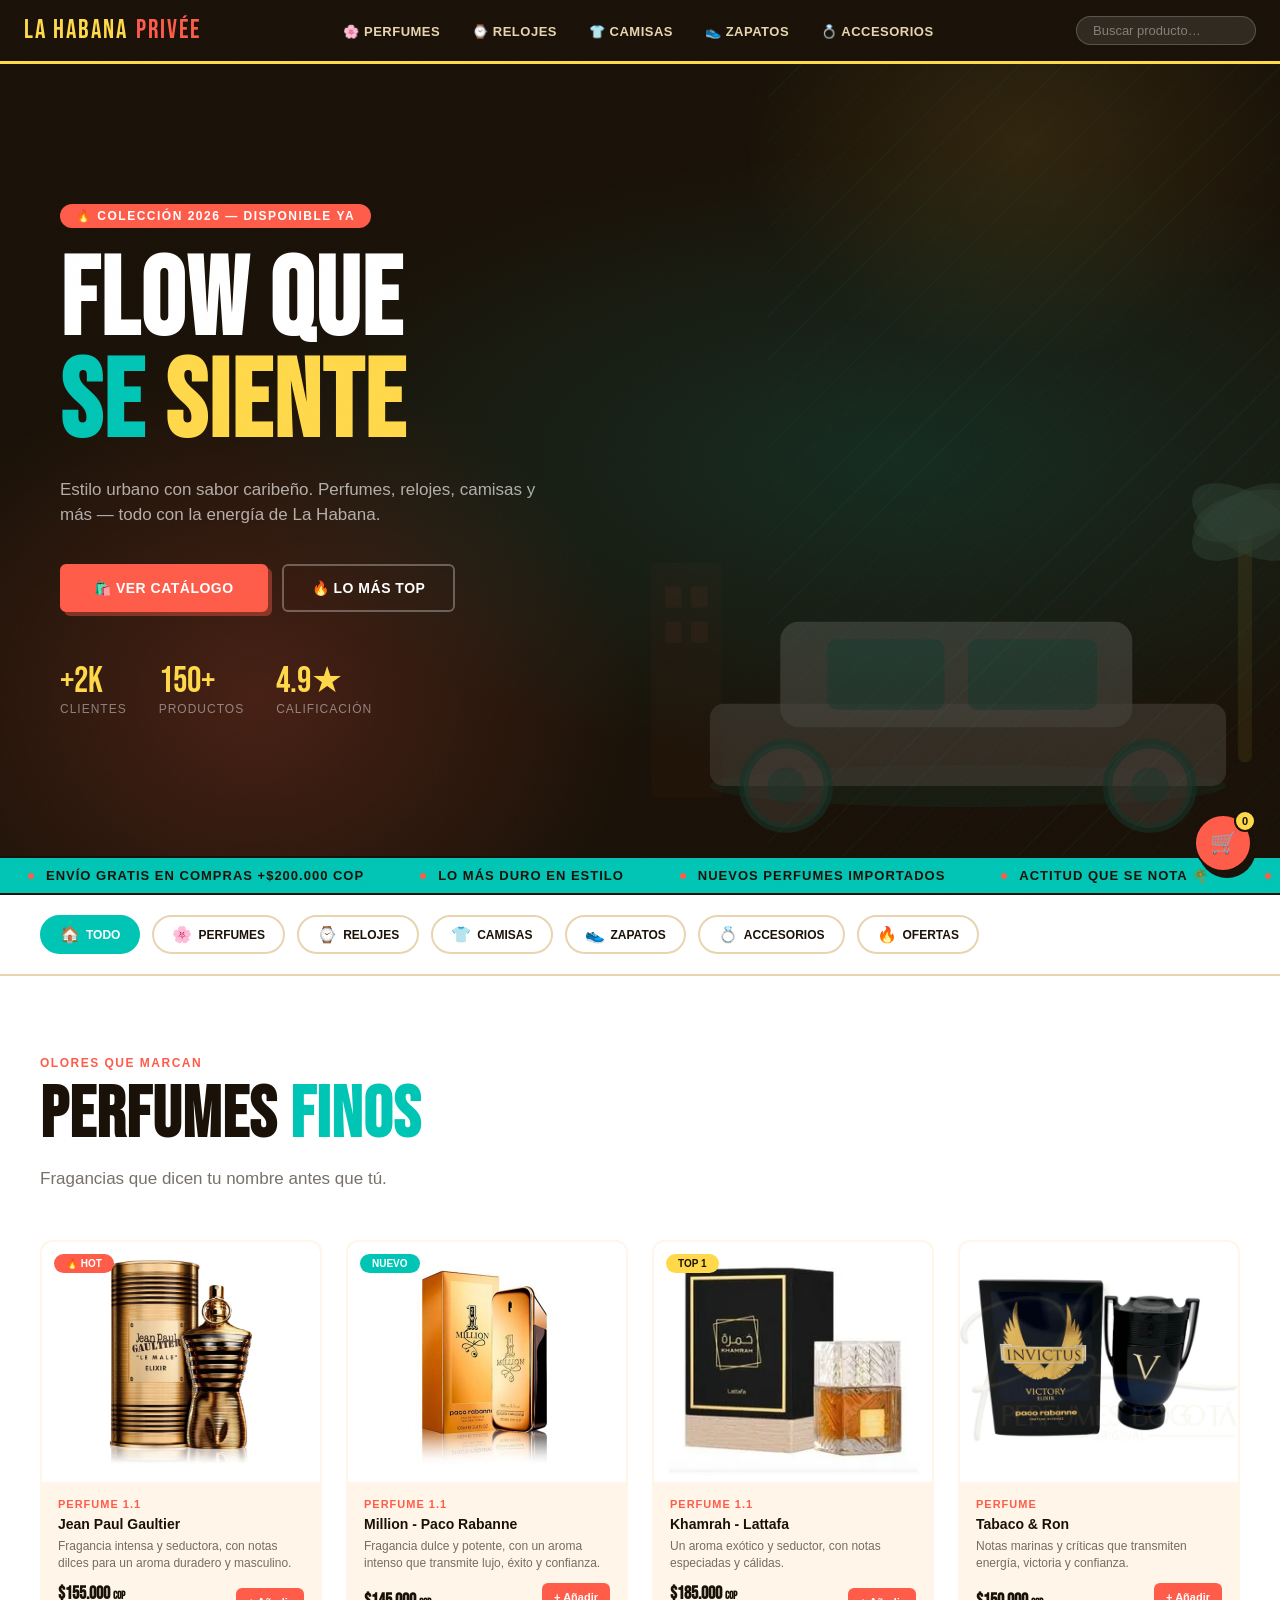
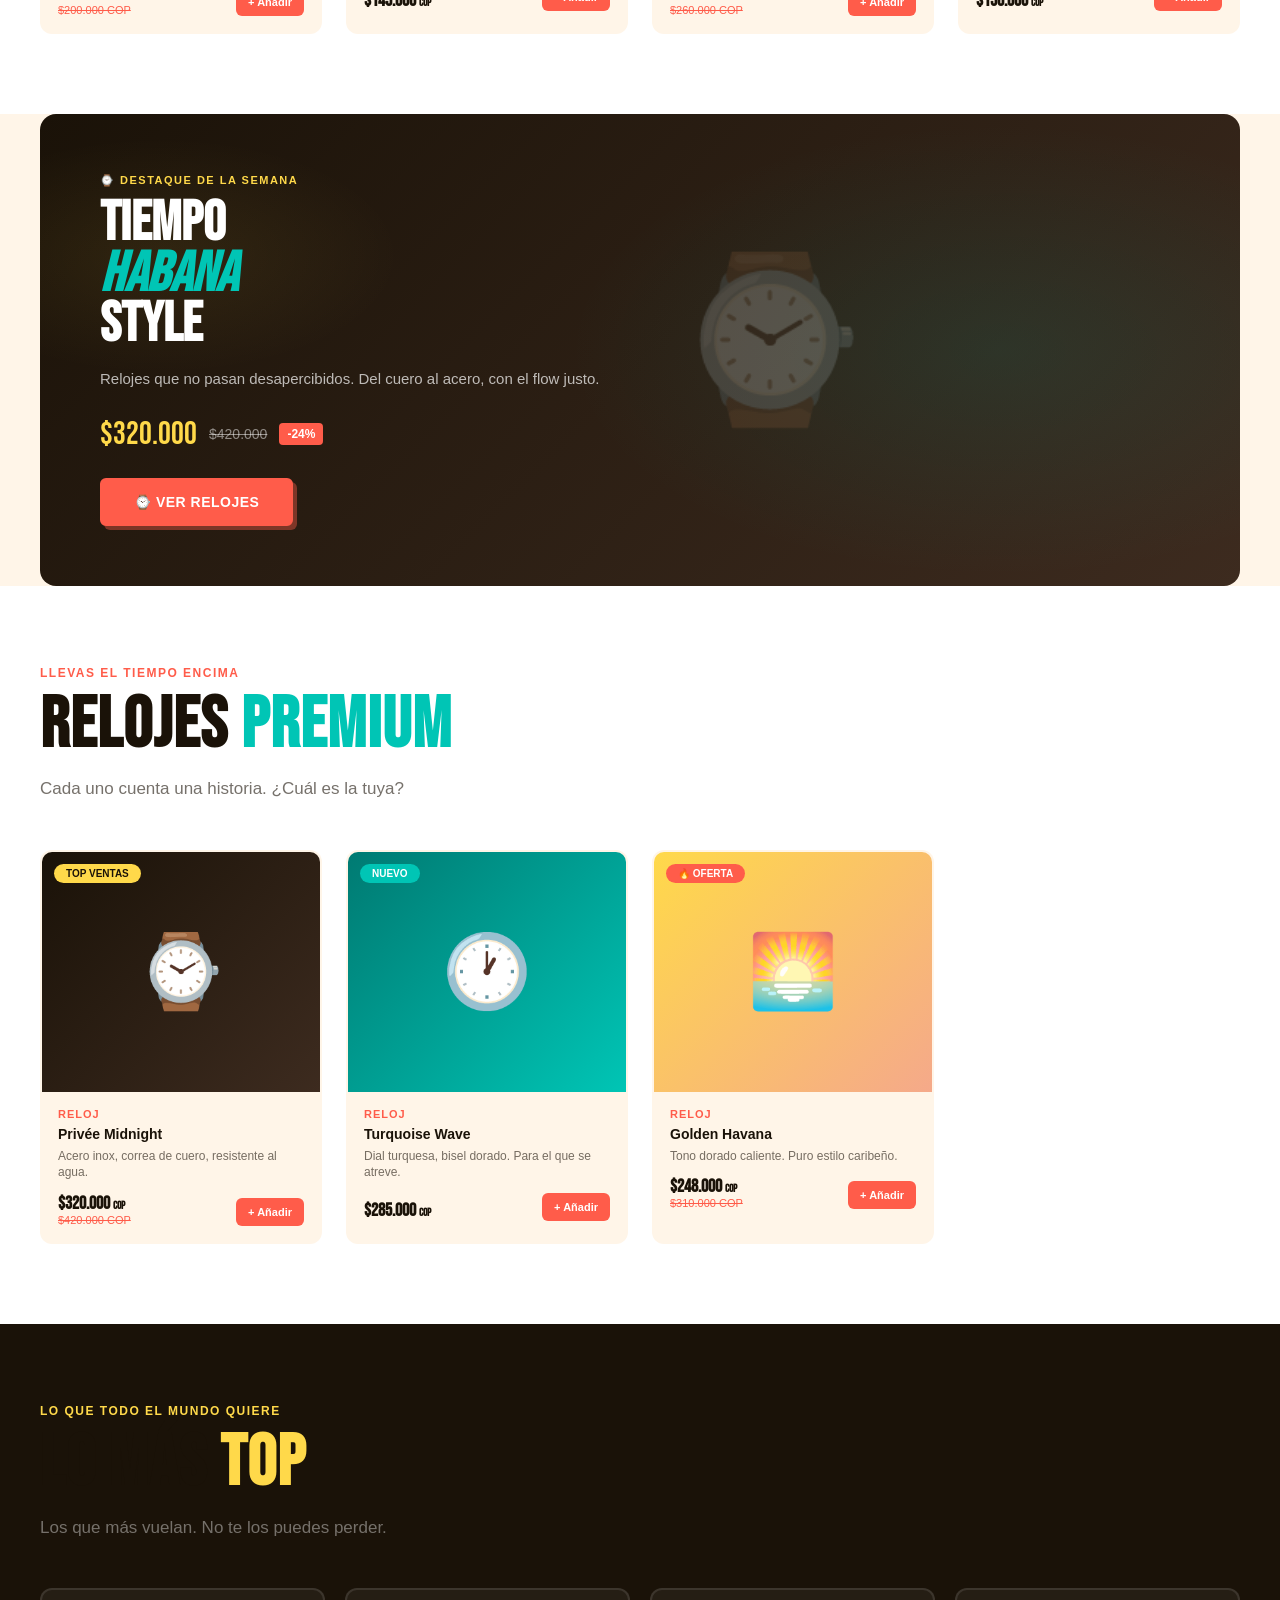
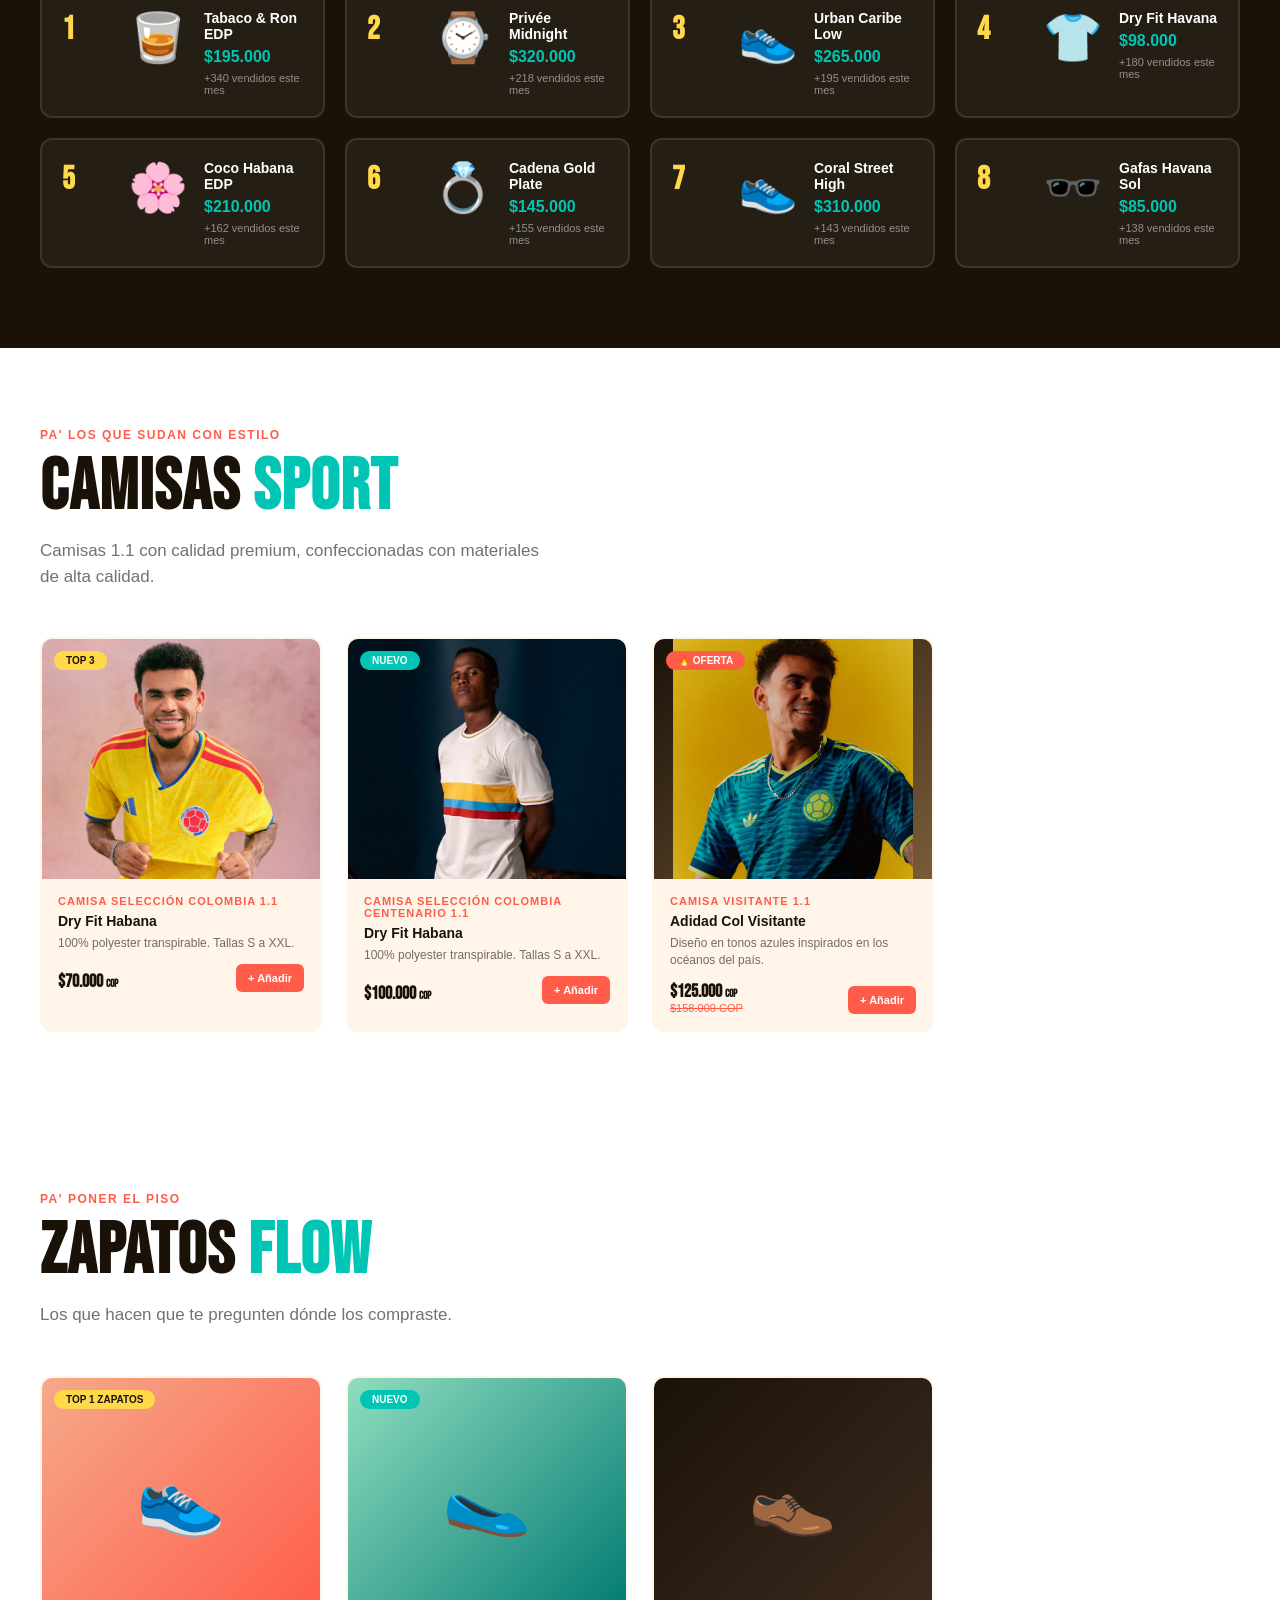
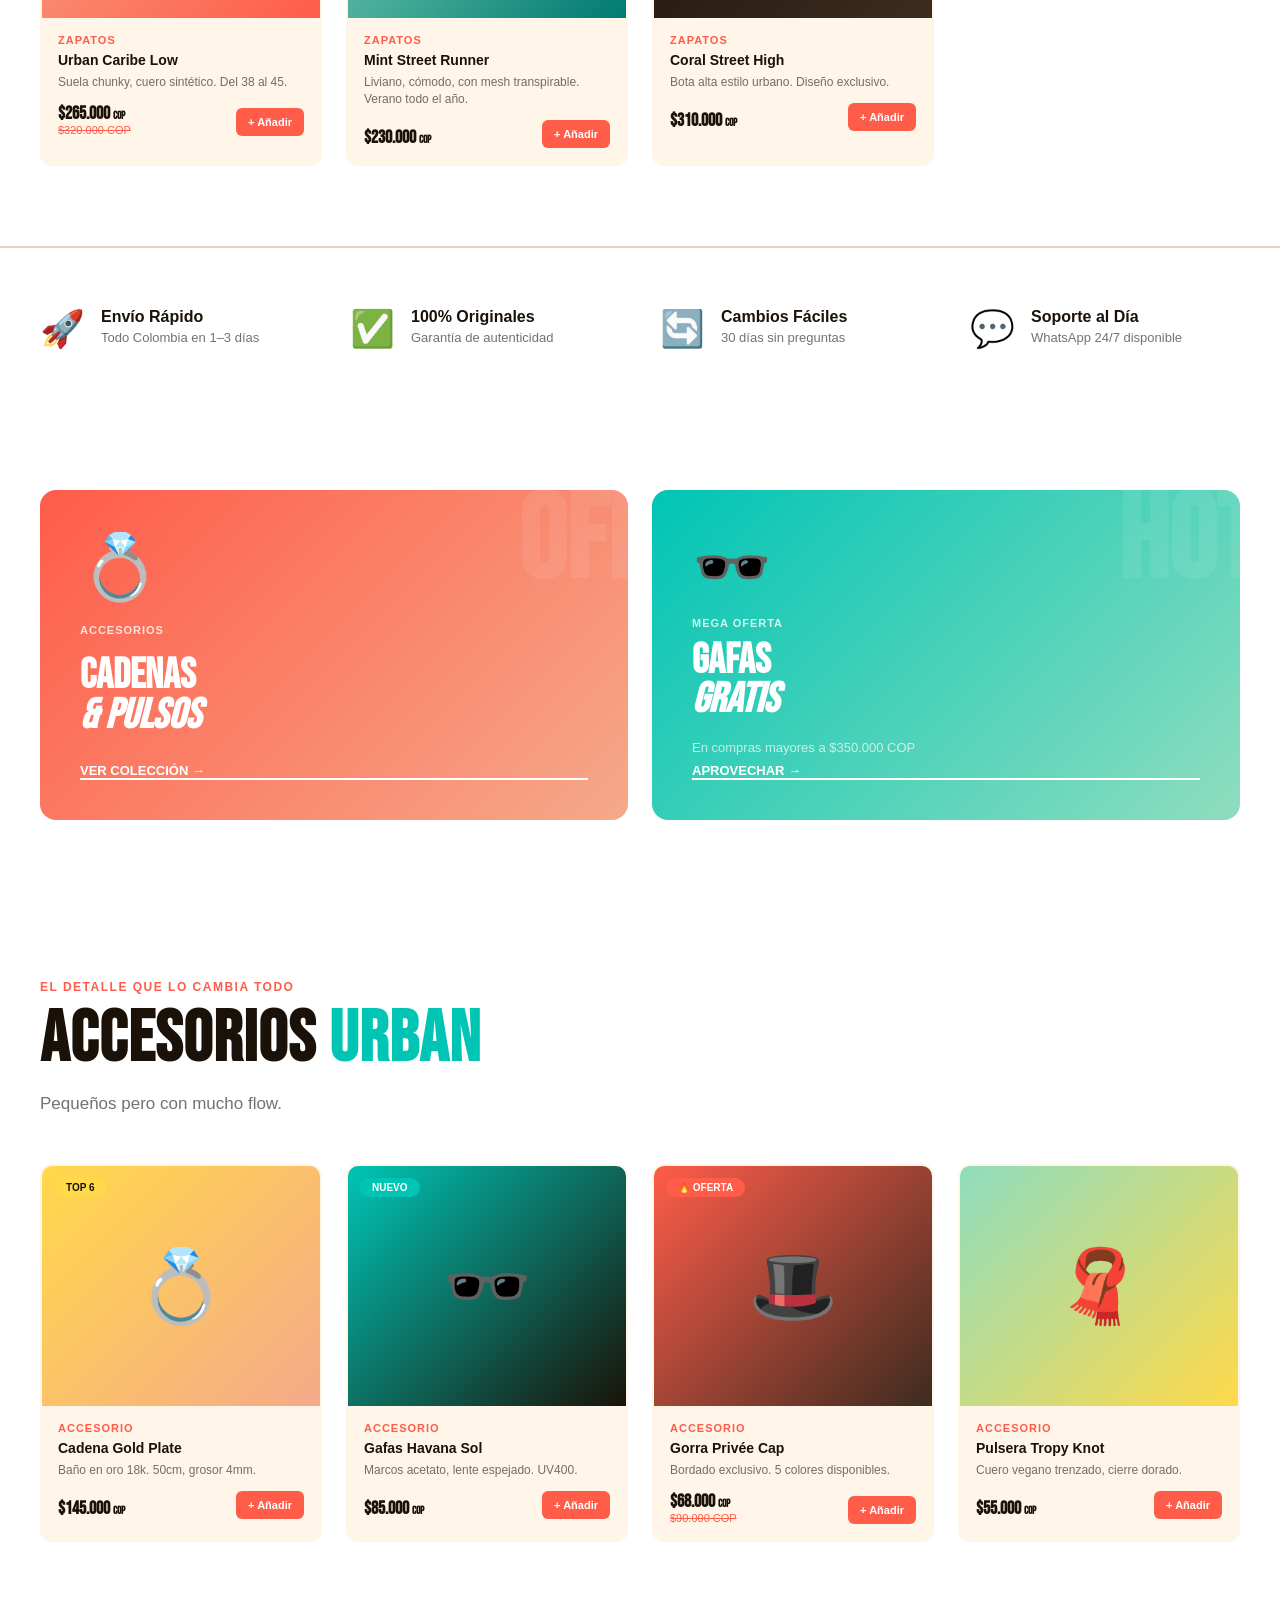
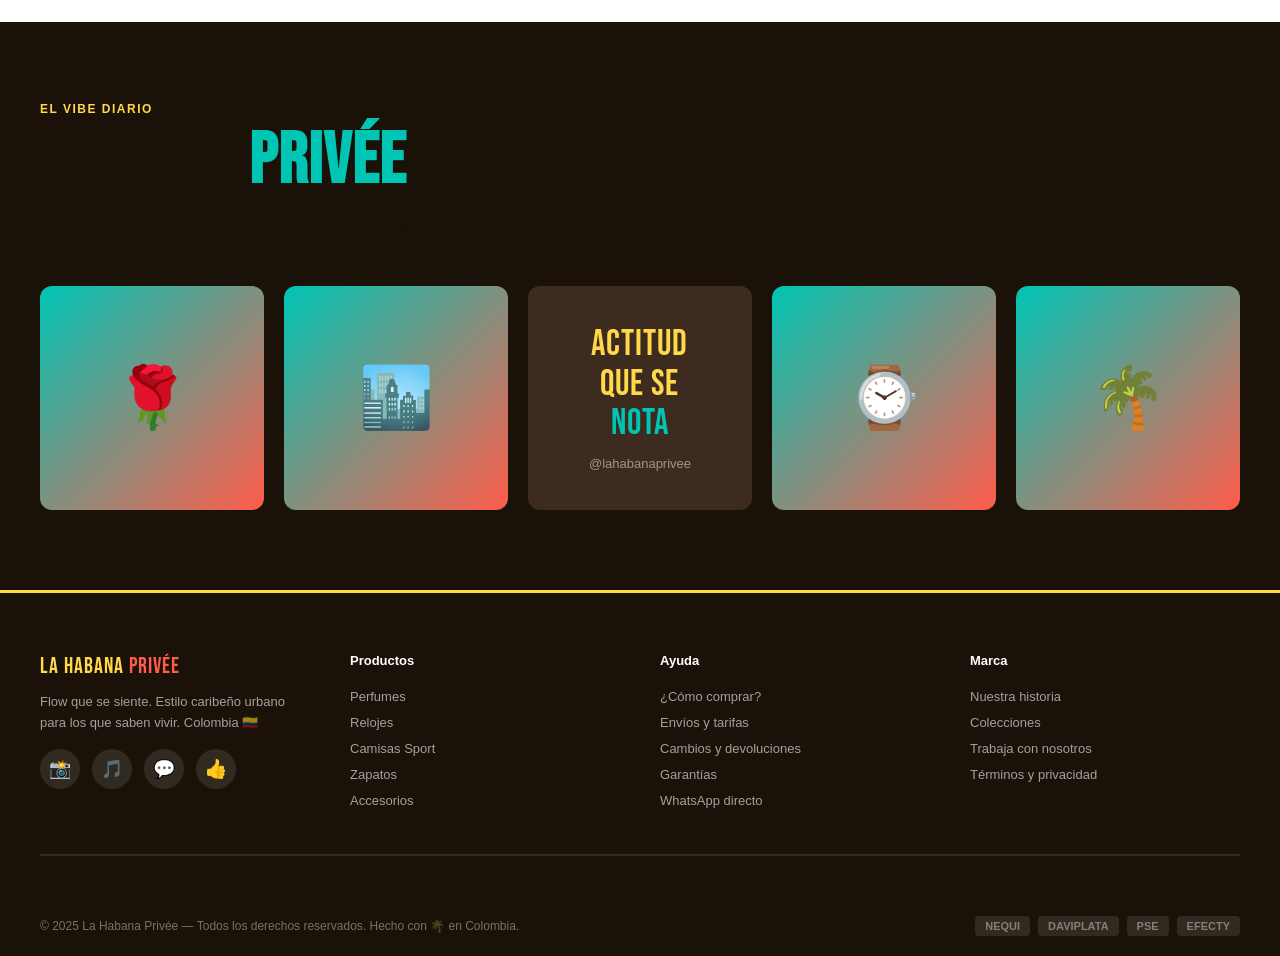
==== commit d543d9c1: "added shopping cart sidebar" ====
--- a/index.html
+++ b/index.html
@@ -27,6 +27,21 @@
     <div class="cart-float" onclick="openCart()">
         🛒
         <div class="cart-count" id="cartCount">0</div>
+    </div>
+
+    <!-- CART SIDEBAR -->
+    <div class="cart-sidebar" id="cartSidebar">
+        <div class="cart-sidebar-header">
+            <h3>Tu Carrito</h3>
+            <span class="cart-sidebar-close" onclick="closeCart()">✕</span>
+        </div>
+        <div class="cart-sidebar-items" id="cartList">
+            <div style="text-align:center; padding: 40px 20px; color: rgba(26, 18, 8, 0.6); font-family:var(--font-head);">🛒 Tu carrito está vacío</div>
+        </div>
+        <div class="cart-sidebar-footer">
+            <div class="cart-total">Total: <span id="cartTotal">$0 COP</span></div>
+            <button class="btn-primary" style="width: 100%; justify-content: center; margin-top: 15px;" onclick="checkout()">Ir a Pagar</button>
+        </div>
     </div>
 
     <!-- TOAST -->
@@ -759,24 +774,115 @@
     </footer>
 
     <script>
-        let cartItems = 0;
-
-        function addCart() {
-            cartItems++;
-            document.getElementById('cartCount').textContent = cartItems;
+        let cartItems = [];
+
+        function addToCart(event, element) {
+            if(event) event.stopPropagation();
+            
+            // Find the closest product card
+            const card = element.closest('.product-card');
+            if(!card) return;
+
+            const name = card.querySelector('.product-name').textContent;
+            
+            // Extract image src or text content for emoji based images
+            let imgHtml = '';
+            const imgEl = card.querySelector('.product-img-wrap img');
+            if (imgEl) {
+                imgHtml = `<img src="${imgEl.src}" alt="${name}" class="cart-item-img">`;
+            } else {
+                const innerText = card.querySelector('.product-img-wrap').innerText.trim() || '🛒';
+                const emojiMatch = innerText.match(/[\p{Emoji_Presentation}\p{Extended_Pictographic}]/u);
+                imgHtml = `<div class="cart-item-img">${emojiMatch ? emojiMatch[0] : '🛒'}</div>`;
+            }
+
+            const priceText = card.querySelector('.product-price').textContent;
+            // Parse price string to number ("$155.000 COP" -> 155000)
+            const price = parseInt(priceText.replace(/[^0-9]/g, ''));
+
+            cartItems.push({ name, price, imgHtml, priceText: priceText.replace(' COP', '').trim(), originalPriceText: priceText });
+            
+            updateCartSidebar();
+
             const toast = document.getElementById('toast');
+            toast.textContent = `✅ Añadido al carrito`;
             toast.classList.add('show');
             setTimeout(() => toast.classList.remove('show'), 2200);
         }
 
+        // Replace global addCart function to prevent inline click errors if any remain
+        window.addCart = function() {};
+
+        // Add event listeners to all cart buttons
+        document.querySelectorAll('.product-add-btn').forEach(btn => {
+            btn.removeAttribute('onclick');
+            btn.addEventListener('click', (e) => addToCart(e, btn));
+        });
+
+        // Add event listeners to all product cards
+        document.querySelectorAll('.product-card').forEach(card => {
+            card.removeAttribute('onclick');
+            card.addEventListener('click', (e) => {
+                if (e.target.closest('.product-add-btn')) return;
+                addToCart(e, card);
+            });
+        });
+
+        function updateCartSidebar() {
+            const list = document.getElementById('cartList');
+            const totalEl = document.getElementById('cartTotal');
+            const countEl = document.getElementById('cartCount');
+            
+            countEl.textContent = cartItems.length;
+            list.innerHTML = '';
+            
+            if (cartItems.length === 0) {
+                list.innerHTML = '<div style="text-align:center; padding: 40px 20px; color: rgba(26, 18, 8, 0.6); font-family:var(--font-head);">🛒 Tu carrito está vacío</div>';
+                totalEl.textContent = '$0 COP';
+                return;
+            }
+
+            let total = 0;
+            cartItems.forEach((item, index) => {
+                total += item.price;
+                list.innerHTML += `
+                    <div class="cart-item">
+                        ${item.imgHtml}
+                        <div class="cart-item-info">
+                            <div class="name">${item.name}</div>
+                            <div class="price">${item.priceText} COP</div>
+                        </div>
+                        <button class="cart-item-remove" onclick="removeCartItem(${index})">✕</button>
+                    </div>
+                `;
+            });
+
+            totalEl.textContent = '$' + total.toLocaleString('es-CO') + ' COP';
+        }
+
+        function removeCartItem(index) {
+            cartItems.splice(index, 1);
+            updateCartSidebar();
+        }
+
         function openCart() {
-            const toast = document.getElementById('toast');
-            toast.textContent = cartItems > 0 ? `🛒 ${cartItems} producto${cartItems > 1 ? 's' : ''} en tu carrito` : '🛒 Tu carrito está vacío';
-            toast.classList.add('show');
-            setTimeout(() => {
-                toast.textContent = '✅ Añadido al carrito';
-                toast.classList.remove('show');
-            }, 2400);
+            document.getElementById('cartSidebar').classList.add('open');
+            document.body.style.overflow = 'hidden'; 
+        }
+
+        function closeCart() {
+            document.getElementById('cartSidebar').classList.remove('open');
+            document.body.style.overflow = '';
+        }
+        
+        function checkout() {
+            if(cartItems.length === 0) return;
+            const total = document.getElementById('cartTotal').textContent;
+            let msg = `¡Hola! Quiero hacer un pedido por ${total}:\n\n`;
+            cartItems.forEach(item => {
+                msg += `- ${item.name} (${item.priceText} COP)\n`;
+            });
+            window.open('https://wa.me/573003819898?text=' + encodeURIComponent(msg), '_blank');
         }
 
         function openMobile() { document.getElementById('mobileMenu').classList.add('open'); }
--- a/css/style.css
+++ b/css/style.css
@@ -12,20 +12,19 @@
     --font-display: 'Bebas Neue', sans-serif;
     --font-head: 'Syne', sans-serif;
     --font-body: 'Space Grotesk', sans-serif;
-  }
+}
 
 * { margin: 0; padding: 0; box-sizing: border-box; }
 
 html { scroll-behavior: smooth; }
 
 body {
-font-family: var(–font-body);
-background: var(–warm-cream);
-color: var(–dark);
-overflow-x: hidden;
-}
-
-/* NOISE TEXTURE OVERLAY */
+  font-family: var(--font-body);
+  background: var(--warm-cream);
+  color: var(--dark);
+  overflow-x: hidden;
+}
+
 body::before {
   content: '';
   position: fixed;
@@ -36,1038 +35,1248 @@
   opacity: 0.35;
 }
 
-/* ── CART BUTTON ── */
+/* MOBILE MENU */
+.mobile-menu {
+  position: fixed;
+  left: -100%;
+  top: 0;
+  width: 70%;
+  height: 100vh;
+  background: var(--dark);
+  border-right: 3px solid var(--yellow);
+  z-index: 999;
+  padding-top: 80px;
+  transition: left 0.3s ease-out;
+  display: flex;
+  flex-direction: column;
+  gap: 20px;
+  padding-left: 24px;
+}
+
+.mobile-menu.open { left: 0; }
+
+.mobile-close {
+  position: absolute;
+  top: 20px;
+  right: 20px;
+  font-size: 24px;
+  cursor: pointer;
+  color: white;
+}
+
+.mobile-menu a {
+  color: var(--sand);
+  text-decoration: none;
+  font-weight: 600;
+  font-size: 14px;
+  text-transform: uppercase;
+}
+
+/* CART FLOAT */
 .cart-float {
-position: fixed;
-bottom: 28px;
-right: 28px;
-background: var(–coral);
-color: white;
-width: 58px;
-height: 58px;
-border-radius: 50%;
-display: flex;
-align-items: center;
-justify-content: center;
-font-size: 22px;
-z-index: 1000;
-cursor: pointer;
-box-shadow: 4px 6px 0 var(–dark);
-transition: transform 0.2s, box-shadow 0.2s;
-border: 2px solid var(–dark);
-}
-.cart-float:hover { transform: translate(-3px,-3px); box-shadow: 7px 9px 0 var(–dark); }
+  position: fixed;
+  bottom: 28px;
+  right: 28px;
+  background: var(--coral);
+  color: white;
+  width: 58px;
+  height: 58px;
+  border-radius: 50%;
+  display: flex;
+  align-items: center;
+  justify-content: center;
+  font-size: 22px;
+  z-index: 1000;
+  cursor: pointer;
+  box-shadow: 4px 6px 0 var(--dark);
+  transition: transform 0.2s, box-shadow 0.2s;
+  border: 2px solid var(--dark);
+}
+
+.cart-float:hover { 
+  transform: translate(-3px, -3px); 
+  box-shadow: 7px 9px 0 var(--dark); 
+}
+
 .cart-count {
-position: absolute;
-top: -6px; right: -6px;
-background: var(–yellow);
-color: var(–dark);
-font-family: var(–font-head);
-font-weight: 800;
-font-size: 11px;
-width: 22px; height: 22px;
-border-radius: 50%;
-display: flex;
-align-items: center;
-justify-content: center;
-border: 2px solid var(–dark);
-}
-
-/* ── NAVBAR ── */
+  position: absolute;
+  top: -6px;
+  right: -6px;
+  background: var(--yellow);
+  color: var(--dark);
+  font-family: var(--font-head);
+  font-weight: 800;
+  font-size: 11px;
+  width: 22px;
+  height: 22px;
+  border-radius: 50%;
+  display: flex;
+  align-items: center;
+  justify-content: center;
+  border: 2px solid var(--dark);
+}
+
+/* TOAST */
+.toast {
+  position: fixed;
+  bottom: 100px;
+  right: 28px;
+  background: var(--turquoise);
+  color: var(--dark);
+  padding: 12px 20px;
+  border-radius: 6px;
+  font-weight: 600;
+  font-size: 13px;
+  z-index: 999;
+  opacity: 0;
+  transform: translateY(20px);
+  transition: all 0.3s ease-out;
+  border: 2px solid var(--dark);
+}
+
+.toast.show {
+  opacity: 1;
+  transform: translateY(0);
+}
+
+/* NAVBAR */
 nav {
-position: sticky;
-top: 0;
-z-index: 100;
-background: var(–dark);
-border-bottom: 3px solid var(–yellow);
-padding: 0 24px;
-display: flex;
-align-items: center;
-justify-content: space-between;
-height: 64px;
+  position: sticky;
+  top: 0;
+  z-index: 100;
+  background: var(--dark);
+  border-bottom: 3px solid var(--yellow);
+  padding: 0 24px;
+  display: flex;
+  align-items: center;
+  justify-content: space-between;
+  height: 64px;
 }
 
 .nav-logo {
-font-family: var(–font-display);
-font-size: 26px;
-color: var(–yellow);
-letter-spacing: 2px;
-display: flex;
-align-items: center;
-gap: 8px;
-}
-.nav-logo span { color: var(–coral); }
+  font-family: var(--font-display);
+  font-size: 26px;
+  color: var(--yellow);
+  letter-spacing: 2px;
+  display: flex;
+  align-items: center;
+  gap: 8px;
+}
+
+.nav-logo span { color: var(--coral); }
 
 .nav-links {
-display: flex;
-gap: 4px;
-list-style: none;
+  display: flex;
+  gap: 4px;
+  list-style: none;
 }
 
 .nav-links a {
-font-family: var(–font-head);
-font-weight: 600;
-font-size: 13px;
-color: var(–sand);
-text-decoration: none;
-padding: 6px 14px;
-border-radius: 20px;
-letter-spacing: 0.5px;
-text-transform: uppercase;
-transition: background 0.2s, color 0.2s;
-}
+  font-family: var(--font-head);
+  font-weight: 600;
+  font-size: 13px;
+  color: var(--sand);
+  text-decoration: none;
+  padding: 6px 14px;
+  border-radius: 20px;
+  letter-spacing: 0.5px;
+  text-transform: uppercase;
+  transition: background 0.2s, color 0.2s;
+}
+
 .nav-links a:hover {
-background: var(–turquoise);
-color: var(–dark);
+  background: var(--turquoise);
+  color: var(--dark);
 }
 
 .nav-right {
-display: flex;
-align-items: center;
-gap: 16px;
-}
+  display: flex;
+  align-items: center;
+  gap: 16px;
+}
+
 .nav-search {
-background: rgba(255,255,255,0.1);
-border: 1.5px solid rgba(255,255,255,0.2);
-border-radius: 20px;
-padding: 6px 16px;
-color: white;
-font-family: var(–font-body);
-font-size: 13px;
-outline: none;
-width: 180px;
-transition: border 0.2s, width 0.3s;
-}
-.nav-search:focus { border-color: var(–turquoise); width: 220px; }
-.nav-search::placeholder { color: rgba(255,255,255,0.4); }
-
-.hamburger { display: none; cursor: pointer; color: white; font-size: 22px; }
-
-/* ── HERO ── */
+  background: rgba(255, 255, 255, 0.1);
+  border: 1.5px solid rgba(255, 255, 255, 0.2);
+  border-radius: 20px;
+  padding: 6px 16px;
+  color: white;
+  font-family: var(--font-body);
+  font-size: 13px;
+  outline: none;
+  width: 180px;
+  transition: border 0.2s, width 0.3s;
+}
+
+.nav-search:focus { 
+  border-color: var(--turquoise); 
+  width: 220px; 
+}
+
+.nav-search::placeholder { color: rgba(255, 255, 255, 0.4); }
+
+.hamburger { 
+  display: none; 
+  cursor: pointer; 
+  color: white; 
+  font-size: 22px; 
+}
+
+/* HERO */
 .hero {
-position: relative;
-min-height: 88vh;
-display: flex;
-align-items: center;
-overflow: hidden;
-background: var(–dark);
+  position: relative;
+  min-height: 88vh;
+  display: flex;
+  align-items: center;
+  overflow: hidden;
+  background: var(--dark);
 }
 
 .hero-bg {
-position: absolute;
-inset: 0;
-background:
-radial-gradient(ellipse 80% 60% at 70% 50%, rgba(0,197,181,0.15) 0%, transparent 65%),
-radial-gradient(ellipse 50% 70% at 20% 80%, rgba(255,92,74,0.2) 0%, transparent 60%),
-radial-gradient(ellipse 40% 50% at 80% 10%, rgba(255,217,74,0.1) 0%, transparent 55%),
-var(–dark);
-}
-
-/* HAVANA ILLUSTRATION SVG */
+  position: absolute;
+  inset: 0;
+  background:
+    radial-gradient(ellipse 80% 60% at 70% 50%, rgba(0, 197, 181, 0.15) 0%, transparent 65%),
+    radial-gradient(ellipse 50% 70% at 20% 80%, rgba(255, 92, 74, 0.2) 0%, transparent 60%),
+    radial-gradient(ellipse 40% 50% at 80% 10%, rgba(255, 217, 74, 0.1) 0%, transparent 55%),
+    var(--dark);
+}
+
 .hero-illustration {
-position: absolute;
-right: -40px;
-bottom: 0;
-width: 55%;
-max-width: 720px;
-opacity: 0.18;
-pointer-events: none;
+  position: absolute;
+  right: -40px;
+  bottom: 0;
+  width: 55%;
+  max-width: 720px;
+  opacity: 0.18;
+  pointer-events: none;
 }
 
 .hero-stripes {
-position: absolute;
-top: 0; right: 0;
-width: 40%;
-height: 100%;
-background: repeating-linear-gradient(
--45deg,
-transparent,
-transparent 30px,
-rgba(0,197,181,0.04) 30px,
-rgba(0,197,181,0.04) 31px
-);
+  position: absolute;
+  top: 0;
+  right: 0;
+  width: 40%;
+  height: 100%;
+  background: repeating-linear-gradient(
+    -45deg,
+    transparent,
+    transparent 30px,
+    rgba(0, 197, 181, 0.04) 30px,
+    rgba(0, 197, 181, 0.04) 31px
+  );
 }
 
 .hero-content {
-position: relative;
-z-index: 2;
-padding: 80px 60px;
-max-width: 620px;
+  position: relative;
+  z-index: 2;
+  padding: 80px 60px;
+  max-width: 620px;
 }
 
 .hero-tag {
-display: inline-block;
-background: var(–coral);
-color: white;
-font-family: var(–font-head);
-font-weight: 700;
-font-size: 12px;
-padding: 5px 16px;
-border-radius: 20px;
-letter-spacing: 1.5px;
-text-transform: uppercase;
-margin-bottom: 24px;
-animation: tagPop 0.6s ease-out both;
+  display: inline-block;
+  background: var(--coral);
+  color: white;
+  font-family: var(--font-head);
+  font-weight: 700;
+  font-size: 12px;
+  padding: 5px 16px;
+  border-radius: 20px;
+  letter-spacing: 1.5px;
+  text-transform: uppercase;
+  margin-bottom: 24px;
+  animation: tagPop 0.6s ease-out both;
 }
 
 @keyframes tagPop {
-from { opacity: 0; transform: translateY(10px); }
-to { opacity: 1; transform: translateY(0); }
+  from { opacity: 0; transform: translateY(10px); }
+  to { opacity: 1; transform: translateY(0); }
 }
 
 .hero h1 {
-font-family: var(–font-display);
-font-size: clamp(64px, 9vw, 110px);
-color: white;
-line-height: 0.92;
-letter-spacing: 2px;
-animation: heroIn 0.8s ease-out 0.1s both;
-}
-
-.hero h1 .accent { color: var(–turquoise); }
-.hero h1 .accent2 { color: var(–yellow); }
+  font-family: var(--font-display);
+  font-size: clamp(64px, 9vw, 110px);
+  color: white;
+  line-height: 0.92;
+  letter-spacing: 2px;
+  animation: heroIn 0.8s ease-out 0.1s both;
+}
+
+.hero h1 .accent { color: var(--turquoise); }
+.hero h1 .accent2 { color: var(--yellow); }
 
 @keyframes heroIn {
-from { opacity: 0; transform: translateY(30px); }
-to { opacity: 1; transform: translateY(0); }
+  from { opacity: 0; transform: translateY(30px); }
+  to { opacity: 1; transform: translateY(0); }
 }
 
 .hero-sub {
-font-family: var(–font-head);
-font-size: 17px;
-color: rgba(255,255,255,0.65);
-margin: 22px 0 36px;
-font-weight: 400;
-line-height: 1.5;
-animation: heroIn 0.8s ease-out 0.2s both;
+  font-family: var(--font-head);
+  font-size: 17px;
+  color: rgba(255, 255, 255, 0.65);
+  margin: 22px 0 36px;
+  font-weight: 400;
+  line-height: 1.5;
+  animation: heroIn 0.8s ease-out 0.2s both;
 }
 
 .hero-ctas {
-display: flex;
-gap: 14px;
-flex-wrap: wrap;
-animation: heroIn 0.8s ease-out 0.35s both;
+  display: flex;
+  gap: 14px;
+  flex-wrap: wrap;
+  animation: heroIn 0.8s ease-out 0.35s both;
 }
 
 .btn-primary {
-background: var(–coral);
-color: white;
-font-family: var(–font-head);
-font-weight: 700;
-font-size: 14px;
-padding: 14px 32px;
-border: 2.5px solid var(–coral);
-border-radius: 6px;
-cursor: pointer;
-letter-spacing: 0.5px;
-text-transform: uppercase;
-text-decoration: none;
-display: inline-flex;
-align-items: center;
-gap: 8px;
-box-shadow: 4px 4px 0 rgba(255,92,74,0.4);
-transition: transform 0.15s, box-shadow 0.15s;
-}
-.btn-primary:hover { transform: translate(-2px,-2px); box-shadow: 6px 6px 0 rgba(255,92,74,0.5); }
+  background: var(--coral);
+  color: white;
+  font-family: var(--font-head);
+  font-weight: 700;
+  font-size: 14px;
+  padding: 14px 32px;
+  border: 2.5px solid var(--coral);
+  border-radius: 6px;
+  cursor: pointer;
+  letter-spacing: 0.5px;
+  text-transform: uppercase;
+  text-decoration: none;
+  display: inline-flex;
+  align-items: center;
+  gap: 8px;
+  box-shadow: 4px 4px 0 rgba(255, 92, 74, 0.4);
+  transition: transform 0.15s, box-shadow 0.15s;
+}
+
+.btn-primary:hover { 
+  transform: translate(-2px, -2px); 
+  box-shadow: 6px 6px 0 rgba(255, 92, 74, 0.5); 
+}
 
 .btn-secondary {
-background: transparent;
-color: white;
-font-family: var(–font-head);
-font-weight: 600;
-font-size: 14px;
-padding: 14px 28px;
-border: 2px solid rgba(255,255,255,0.3);
-border-radius: 6px;
-cursor: pointer;
-letter-spacing: 0.5px;
-text-transform: uppercase;
-text-decoration: none;
-display: inline-flex;
-align-items: center;
-gap: 8px;
-transition: border-color 0.2s, background 0.2s;
-}
-.btn-secondary:hover { border-color: var(–turquoise); background: rgba(0,197,181,0.1); }
+  background: transparent;
+  color: white;
+  font-family: var(--font-head);
+  font-weight: 600;
+  font-size: 14px;
+  padding: 14px 28px;
+  border: 2px solid rgba(255, 255, 255, 0.3);
+  border-radius: 6px;
+  cursor: pointer;
+  letter-spacing: 0.5px;
+  text-transform: uppercase;
+  text-decoration: none;
+  display: inline-flex;
+  align-items: center;
+  gap: 8px;
+  transition: border-color 0.2s, background 0.2s;
+}
+
+.btn-secondary:hover { 
+  border-color: var(--turquoise); 
+  background: rgba(0, 197, 181, 0.1); 
+}
 
 .hero-stats {
-display: flex;
-gap: 32px;
-margin-top: 52px;
-animation: heroIn 0.8s ease-out 0.5s both;
-}
+  display: flex;
+  gap: 32px;
+  margin-top: 52px;
+  animation: heroIn 0.8s ease-out 0.5s both;
+}
+
 .hero-stat .num {
-font-family: var(–font-display);
-font-size: 36px;
-color: var(–yellow);
-line-height: 1;
-}
+  font-family: var(--font-display);
+  font-size: 36px;
+  color: var(--yellow);
+  line-height: 1;
+}
+
 .hero-stat .label {
-font-size: 12px;
-color: rgba(255,255,255,0.45);
-font-weight: 500;
-text-transform: uppercase;
-letter-spacing: 1px;
-margin-top: 2px;
-}
-
-/* ── TICKER ── */
+  font-size: 12px;
+  color: rgba(255, 255, 255, 0.45);
+  font-weight: 500;
+  text-transform: uppercase;
+  letter-spacing: 1px;
+  margin-top: 2px;
+}
+
+/* TICKER */
 .ticker {
-background: var(–turquoise);
-padding: 10px 0;
-overflow: hidden;
-border-top: 2px solid var(–dark);
-border-bottom: 2px solid var(–dark);
-}
+  background: var(--turquoise);
+  padding: 10px 0;
+  overflow: hidden;
+  border-top: 2px solid var(--dark);
+  border-bottom: 2px solid var(--dark);
+}
+
 .ticker-inner {
-display: flex;
-gap: 0;
-animation: tickerRun 25s linear infinite;
-white-space: nowrap;
-}
+  display: flex;
+  gap: 0;
+  animation: tickerRun 25s linear infinite;
+  white-space: nowrap;
+}
+
 .ticker-item {
-font-family: var(–font-head);
-font-weight: 700;
-font-size: 13px;
-color: var(–dark);
-text-transform: uppercase;
-letter-spacing: 1px;
-padding: 0 28px;
-display: inline-flex;
-align-items: center;
-gap: 12px;
-}
+  font-family: var(--font-head);
+  font-weight: 700;
+  font-size: 13px;
+  color: var(--dark);
+  text-transform: uppercase;
+  letter-spacing: 1px;
+  padding: 0 28px;
+  display: inline-flex;
+  align-items: center;
+  gap: 12px;
+}
+
 .ticker-item .dot {
-width: 6px; height: 6px;
-border-radius: 50%;
-background: var(–coral);
-display: inline-block;
-}
+  width: 6px;
+  height: 6px;
+  border-radius: 50%;
+  background: var(--coral);
+  display: inline-block;
+}
+
 @keyframes tickerRun {
-from { transform: translateX(0); }
-to { transform: translateX(-50%); }
-}
-
-/* ── SECTION HEADERS ── */
-.section { padding: 72px 40px; max-width: 1300px; margin: 0 auto; }
+  from { transform: translateX(0); }
+  to { transform: translateX(-50%); }
+}
+
+/* CATEGORIES */
+.categories-bar {
+  background: white;
+  padding: 20px 40px;
+  display: flex;
+  gap: 12px;
+  overflow-x: auto;
+  border-bottom: 2px solid var(--sand);
+  scroll-behavior: smooth;
+}
+
+.cat-pill {
+  background: transparent;
+  border: 2px solid var(--sand);
+  color: var(--dark);
+  padding: 8px 18px;
+  border-radius: 20px;
+  cursor: pointer;
+  font-weight: 600;
+  font-size: 12px;
+  text-transform: uppercase;
+  white-space: nowrap;
+  text-decoration: none;
+  display: inline-flex;
+  align-items: center;
+  gap: 6px;
+  transition: all 0.2s;
+}
+
+.cat-pill:hover {
+  background: var(--warm-cream);
+  border-color: var(--turquoise);
+}
+
+.cat-pill.active {
+  background: var(--turquoise);
+  color: white;
+  border-color: var(--turquoise);
+}
+
+.cat-emoji { font-size: 16px; }
+
+/* SECTIONS */
+.section {
+  padding: 80px 40px;
+  background: white;
+}
 
 .section-label {
-font-family: var(–font-head);
-font-weight: 700;
-font-size: 11px;
-color: var(–coral);
-text-transform: uppercase;
-letter-spacing: 3px;
-margin-bottom: 10px;
-display: flex;
-align-items: center;
-gap: 10px;
-}
-.section-label::before {
-content: ‘’;
-width: 28px;
-height: 2px;
-background: var(–coral);
-display: block;
+  font-family: var(--font-head);
+  font-size: 12px;
+  font-weight: 700;
+  text-transform: uppercase;
+  color: var(--coral);
+  letter-spacing: 1.5px;
+  margin-bottom: 12px;
 }
 
 .section-title {
-font-family: var(–font-display);
-font-size: clamp(38px, 5vw, 62px);
-color: var(–dark);
-line-height: 1;
-letter-spacing: 1px;
-margin-bottom: 8px;
-}
-.section-title .hl { color: var(–turquoise); }
+  font-family: var(--font-display);
+  font-size: clamp(48px, 8vw, 72px);
+  color: var(--dark);
+  line-height: 0.95;
+  letter-spacing: 1px;
+  margin-bottom: 16px;
+}
+
+.section-title .hl { color: var(--turquoise); }
 
 .section-sub {
-font-size: 15px;
-color: #7a6a55;
-font-weight: 400;
-margin-bottom: 44px;
-}
-
-/* ── CATEGORY PILLS ── */
-.categories-bar {
-background: var(–warm-cream);
-padding: 28px 40px;
-display: flex;
-gap: 12px;
-overflow-x: auto;
-border-bottom: 2px solid rgba(0,0,0,0.07);
-scrollbar-width: none;
-max-width: 100%;
-}
-.categories-bar::-webkit-scrollbar { display: none; }
-
-.cat-pill {
-flex-shrink: 0;
-display: flex;
-align-items: center;
-gap: 8px;
-padding: 10px 22px;
-border-radius: 30px;
-border: 2px solid var(–dark);
-background: white;
-cursor: pointer;
-font-family: var(–font-head);
-font-weight: 600;
-font-size: 13px;
-text-transform: uppercase;
-letter-spacing: 0.5px;
-transition: all 0.2s;
-text-decoration: none;
-color: var(–dark);
-box-shadow: 2px 2px 0 var(–dark);
-}
-.cat-pill:hover, .cat-pill.active {
-background: var(–dark);
-color: var(–yellow);
-transform: translate(-2px,-2px);
-box-shadow: 4px 4px 0 var(–turquoise);
-}
-.cat-emoji { font-size: 16px; }
-
-/* ── PRODUCTS GRID ── */
+  font-family: var(--font-head);
+  font-size: 17px;
+  color: rgba(26, 18, 8, 0.6);
+  margin-bottom: 48px;
+  line-height: 1.5;
+  max-width: 500px;
+}
+
+/* PRODUCTS GRID */
 .products-grid {
-display: grid;
-grid-template-columns: repeat(auto-fill, minmax(260px, 1fr));
-gap: 24px;
+  display: grid;
+  grid-template-columns: repeat(auto-fill, minmax(260px, 1fr));
+  gap: 24px;
+  margin-top: 40px;
 }
 
 .product-card {
-background: white;
-border-radius: 16px;
-overflow: hidden;
-border: 2px solid var(–dark);
-box-shadow: 4px 4px 0 var(–dark);
-transition: transform 0.2s, box-shadow 0.2s;
-cursor: pointer;
-position: relative;
-}
+  background: var(--warm-cream);
+  border-radius: 12px;
+  overflow: hidden;
+  cursor: pointer;
+  transition: transform 0.3s, box-shadow 0.3s;
+  border: 2px solid transparent;
+}
+
 .product-card:hover {
-transform: translate(-4px,-4px);
-box-shadow: 8px 8px 0 var(–dark);
+  transform: translateY(-8px);
+  box-shadow: 0 12px 24px rgba(0, 0, 0, 0.1);
+  border-color: var(--turquoise);
 }
 
 .product-img-wrap {
-position: relative;
-overflow: hidden;
-height: 240px;
-}
+  position: relative;
+  height: 240px;
+  overflow: hidden;
+  display: flex;
+  align-items: center;
+  justify-content: center;
+  background-size: cover;
+  background-position: center;
+}
+
+/* En style.css, agregar después de .product-img-wrap */
 .product-img-wrap img {
-width: 100%;
-height: 100%;
-object-fit: cover;
-transition: transform 0.4s ease;
-}
-.product-card:hover .product-img-wrap img { transform: scale(1.06); }
+  width: 100%;
+  height: 100%;
+  object-fit: cover;
+  display: block;
+}
 
 .badge {
-position: absolute;
-top: 12px;
-left: 12px;
-background: var(–coral);
-color: white;
-font-family: var(–font-head);
-font-weight: 700;
-font-size: 10px;
-padding: 4px 10px;
-border-radius: 20px;
-text-transform: uppercase;
-letter-spacing: 0.8px;
-border: 1.5px solid var(–dark);
-}
-.badge.top { background: var(–yellow); color: var(–dark); }
-.badge.new { background: var(–turquoise); color: var(–dark); }
+  position: absolute;
+  top: 12px;
+  left: 12px;
+  background: var(--coral);
+  color: white;
+  padding: 4px 12px;
+  border-radius: 20px;
+  font-weight: 700;
+  font-size: 10px;
+  text-transform: uppercase;
+}
+
+.badge.new { background: var(--turquoise); }
+.badge.top { background: var(--yellow); color: var(--dark); }
 
 .product-quick-add {
-position: absolute;
-bottom: 12px;
-right: 12px;
-background: var(–dark);
-color: white;
-width: 40px; height: 40px;
-border-radius: 50%;
-display: flex;
-align-items: center;
-justify-content: center;
-font-size: 18px;
-border: 2px solid var(–dark);
-opacity: 0;
-transform: translateY(8px);
-transition: opacity 0.2s, transform 0.2s;
-cursor: pointer;
-}
-.product-card:hover .product-quick-add { opacity: 1; transform: translateY(0); }
+  position: absolute;
+  bottom: -50px;
+  right: 12px;
+  width: 40px;
+  height: 40px;
+  background: var(--turquoise);
+  color: white;
+  border: none;
+  border-radius: 50%;
+  font-size: 20px;
+  cursor: pointer;
+  display: flex;
+  align-items: center;
+  justify-content: center;
+  transition: bottom 0.2s;
+}
+
+.product-card:hover .product-quick-add { bottom: 12px; }
 
 .product-info {
-padding: 16px 18px 20px;
-}
+  padding: 16px;
+}
+
 .product-cat {
-font-size: 10px;
-font-weight: 600;
-text-transform: uppercase;
-letter-spacing: 1.5px;
-color: var(–turquoise);
-margin-bottom: 5px;
-}
+  font-size: 11px;
+  font-weight: 700;
+  text-transform: uppercase;
+  color: var(--coral);
+  letter-spacing: 1px;
+  margin-bottom: 6px;
+}
+
 .product-name {
-font-family: var(–font-head);
-font-weight: 700;
-font-size: 16px;
-color: var(–dark);
-margin-bottom: 6px;
-line-height: 1.3;
-}
+  font-family: var(--font-head);
+  font-weight: 700;
+  font-size: 14px;
+  color: var(--dark);
+  margin-bottom: 6px;
+}
+
 .product-desc {
-font-size: 12px;
-color: #9a8870;
-margin-bottom: 14px;
-line-height: 1.4;
-}
+  font-size: 12px;
+  color: rgba(26, 18, 8, 0.6);
+  line-height: 1.4;
+  margin-bottom: 12px;
+}
+
 .product-footer {
-display: flex;
-align-items: center;
-justify-content: space-between;
-}
+  display: flex;
+  justify-content: space-between;
+  align-items: flex-end;
+  gap: 12px;
+}
+
 .product-price {
-font-family: var(–font-display);
-font-size: 22px;
-color: var(–dark);
-}
-.product-price .cop { font-size: 12px; font-family: var(–font-body); font-weight: 600; color: #9a8870; }
+  font-family: var(--font-display);
+  font-size: 18px;
+  font-weight: 700;
+  color: var(--dark);
+}
+
+.product-price .cop {
+  font-size: 11px;
+  font-weight: 600;
+}
+
 .product-old-price {
-font-size: 12px;
-color: #b0a090;
-text-decoration: line-through;
-font-weight: 500;
-margin-top: 1px;
-}
+  font-size: 11px;
+  color: var(--coral);
+  text-decoration: line-through;
+}
+
 .product-add-btn {
-background: var(–turquoise);
-color: var(–dark);
-font-family: var(–font-head);
-font-weight: 700;
-font-size: 12px;
-padding: 8px 16px;
-border: 2px solid var(–dark);
-border-radius: 6px;
-cursor: pointer;
-text-transform: uppercase;
-box-shadow: 2px 2px 0 var(–dark);
-transition: transform 0.15s, box-shadow 0.15s;
-letter-spacing: 0.5px;
-}
-.product-add-btn:hover { transform: translate(-1px,-1px); box-shadow: 3px 3px 0 var(–dark); }
-
-/* ── FEATURED BANNER ── */
+  background: var(--coral);
+  color: white;
+  border: none;
+  padding: 8px 12px;
+  border-radius: 6px;
+  cursor: pointer;
+  font-weight: 600;
+  font-size: 11px;
+  transition: background 0.2s;
+}
+
+.product-add-btn:hover { background: var(--turquoise); }
+
+/* FEATURED BANNER */
 .featured-banner {
-background: var(–dark);
-margin: 0 40px;
-border-radius: 20px;
-border: 2px solid rgba(255,255,255,0.1);
-overflow: hidden;
-position: relative;
-display: flex;
-align-items: center;
-min-height: 320px;
-box-shadow: 6px 6px 0 var(–coral);
+  background: linear-gradient(135deg, var(--dark), var(--brown-warm));
+  border-radius: 16px;
+  padding: 60px;
+  display: flex;
+  align-items: center;
+  gap: 60px;
+  color: white;
+  overflow: hidden;
+  position: relative;
 }
 
 .featured-bg {
-position: absolute;
-inset: 0;
-background:
-radial-gradient(ellipse 60% 80% at 80% 50%, rgba(255,92,74,0.2) 0%, transparent 60%),
-radial-gradient(ellipse 40% 50% at 10% 30%, rgba(0,197,181,0.15) 0%, transparent 55%);
+  position: absolute;
+  inset: 0;
+  background:
+    radial-gradient(ellipse 60% 80% at 80% 50%, rgba(0, 197, 181, 0.1) 0%, transparent 60%),
+    radial-gradient(ellipse 40% 50% at 10% 30%, rgba(255, 217, 74, 0.08) 0%, transparent 50%);
 }
 
 .featured-content {
-position: relative;
-z-index: 2;
-padding: 48px 56px;
-max-width: 560px;
-}
+  position: relative;
+  z-index: 2;
+  flex: 1;
+}
+
 .featured-tag {
-display: inline-block;
-background: var(–yellow);
-color: var(–dark);
-font-family: var(–font-head);
-font-weight: 800;
-font-size: 11px;
-padding: 4px 14px;
-border-radius: 20px;
-letter-spacing: 2px;
-text-transform: uppercase;
-margin-bottom: 20px;
-}
+  font-family: var(--font-head);
+  font-size: 11px;
+  font-weight: 700;
+  text-transform: uppercase;
+  color: var(--yellow);
+  letter-spacing: 1.5px;
+  margin-bottom: 12px;
+}
+
 .featured-content h2 {
-font-family: var(–font-display);
-font-size: clamp(40px, 5vw, 64px);
-color: white;
-line-height: 0.95;
-letter-spacing: 1.5px;
-margin-bottom: 14px;
-}
-.featured-content h2 em { color: var(–turquoise); font-style: normal; }
+  font-family: var(--font-display);
+  font-size: clamp(36px, 6vw, 56px);
+  line-height: 0.9;
+  margin-bottom: 16px;
+  color: white;
+}
+
+.featured-content h2 em {
+  color: var(--turquoise);
+  font-style: italic;
+}
+
 .featured-content p {
-color: rgba(255,255,255,0.6);
-font-size: 15px;
-line-height: 1.5;
-margin-bottom: 28px;
-}
+  font-size: 15px;
+  line-height: 1.6;
+  margin-bottom: 24px;
+  color: rgba(255, 255, 255, 0.7);
+}
+
 .featured-price {
-display: flex;
-align-items: baseline;
-gap: 12px;
-margin-bottom: 28px;
-}
-.featured-price .main-price {
-font-family: var(–font-display);
-font-size: 44px;
-color: var(–yellow);
-line-height: 1;
-}
-.featured-price .old {
-font-size: 18px;
-color: rgba(255,255,255,0.3);
-text-decoration: line-through;
-}
-.featured-price .save {
-background: var(–coral);
-color: white;
-font-family: var(–font-head);
-font-weight: 700;
-font-size: 12px;
-padding: 3px 10px;
-border-radius: 20px;
+  display: flex;
+  align-items: center;
+  gap: 12px;
+  margin-bottom: 24px;
+}
+
+.main-price {
+  font-family: var(--font-display);
+  font-size: 32px;
+  color: var(--yellow);
+}
+
+.old {
+  font-size: 14px;
+  color: rgba(255, 255, 255, 0.5);
+  text-decoration: line-through;
+}
+
+.save {
+  background: var(--coral);
+  color: white;
+  padding: 4px 8px;
+  border-radius: 4px;
+  font-weight: 700;
+  font-size: 12px;
 }
 
 .featured-img-area {
-position: absolute;
-right: 0; bottom: 0;
-width: 45%;
-height: 100%;
-display: flex;
-align-items: flex-end;
-justify-content: center;
-overflow: hidden;
-}
-
-/* ── TOP VENDIDOS ── */
+  position: relative;
+  z-index: 2;
+  flex: 1;
+}
+
+/* TOP SECTION */
 .top-section {
-background: var(–dark);
-padding: 72px 0;
-}
-.top-inner { max-width: 1300px; margin: 0 auto; padding: 0 40px; }
-.top-inner .section-title { color: white; }
-.top-inner .section-label { color: var(–yellow); }
-.top-inner .section-label::before { background: var(–yellow); }
-.top-inner .section-sub { color: rgba(255,255,255,0.45); }
+  background: var(--dark);
+  padding: 80px 40px;
+  color: white;
+}
+
+.top-inner {
+  max-width: 1200px;
+  margin: 0 auto;
+}
+
+.top-section .section-label { color: var(--yellow); }
 
 .top-grid {
-display: grid;
-grid-template-columns: repeat(auto-fill, minmax(220px, 1fr));
-gap: 20px;
+  display: grid;
+  grid-template-columns: repeat(auto-fit, minmax(280px, 1fr));
+  gap: 20px;
+  margin-top: 40px;
 }
 
 .top-card {
-background: rgba(255,255,255,0.05);
-border: 1.5px solid rgba(255,255,255,0.1);
-border-radius: 14px;
-padding: 20px;
-display: flex;
-align-items: center;
-gap: 16px;
-cursor: pointer;
-transition: background 0.2s, border-color 0.2s, transform 0.2s;
-}
+  background: rgba(255, 255, 255, 0.05);
+  border: 2px solid rgba(255, 255, 255, 0.1);
+  padding: 20px;
+  border-radius: 12px;
+  display: flex;
+  gap: 16px;
+  align-items: flex-start;
+  transition: all 0.3s;
+}
+
 .top-card:hover {
-background: rgba(255,255,255,0.1);
-border-color: var(–turquoise);
-transform: translateY(-3px);
-}
+  background: rgba(0, 197, 181, 0.1);
+  border-color: var(--turquoise);
+  transform: translateX(8px);
+}
+
 .top-rank {
-font-family: var(–font-display);
-font-size: 42px;
-color: rgba(255,255,255,0.08);
-line-height: 1;
-min-width: 36px;
-}
+  font-family: var(--font-display);
+  font-size: 32px;
+  color: var(--yellow);
+  font-weight: 700;
+  min-width: 50px;
+}
+
 .top-img {
-width: 64px; height: 64px;
-border-radius: 10px;
-object-fit: cover;
-border: 2px solid rgba(255,255,255,0.15);
-flex-shrink: 0;
-background: rgba(255,255,255,0.1);
-display: flex;
-align-items: center;
-justify-content: center;
-font-size: 28px;
-}
+  font-size: 48px;
+}
+
+.top-info {
+  flex: 1;
+}
+
 .top-info .name {
-font-family: var(–font-head);
-font-weight: 700;
-font-size: 14px;
-color: white;
-margin-bottom: 3px;
-}
+  font-weight: 700;
+  font-size: 14px;
+  margin-bottom: 6px;
+}
+
 .top-info .price {
-font-family: var(–font-display);
-font-size: 20px;
-color: var(–yellow);
-}
+  color: var(--turquoise);
+  font-weight: 700;
+  margin-bottom: 6px;
+}
+
 .top-info .sales {
-font-size: 11px;
-color: rgba(255,255,255,0.35);
-margin-top: 2px;
-}
-
-/* ── BRAND VALUES ── */
+  font-size: 11px;
+  color: rgba(255, 255, 255, 0.5);
+}
+
+/* VALUES */
 .values-strip {
-background: var(–coral);
-padding: 40px;
-display: flex;
-justify-content: center;
-gap: 0;
-overflow: hidden;
-}
+  background: white;
+  padding: 60px 40px;
+  display: grid;
+  grid-template-columns: repeat(auto-fit, minmax(200px, 1fr));
+  gap: 40px;
+  border-top: 2px solid var(--sand);
+}
+
 .value-item {
-display: flex;
-align-items: center;
-gap: 12px;
-padding: 0 40px;
-border-right: 2px solid rgba(255,255,255,0.25);
-flex: 1;
-max-width: 280px;
-}
-.value-item:last-child { border-right: none; }
-.value-icon { font-size: 32px; flex-shrink: 0; }
-.value-text .vt {
-font-family: var(–font-head);
-font-weight: 800;
-font-size: 15px;
-color: white;
-text-transform: uppercase;
-letter-spacing: 0.5px;
-}
-.value-text .vs {
-font-size: 12px;
-color: rgba(255,255,255,0.7);
-margin-top: 2px;
-}
-
-/* ── PROMO GRID ── */
+  display: flex;
+  gap: 16px;
+}
+
+.value-icon {
+  font-size: 36px;
+}
+
+.vt {
+  font-family: var(--font-head);
+  font-weight: 700;
+  color: var(--dark);
+  margin-bottom: 4px;
+}
+
+.vs {
+  font-size: 13px;
+  color: rgba(26, 18, 8, 0.6);
+}
+
+/* PROMO GRID */
 .promo-grid {
-display: grid;
-grid-template-columns: 1fr 1fr;
-gap: 20px;
-padding: 40px;
-max-width: 1300px;
-margin: 0 auto;
+  display: grid;
+  grid-template-columns: repeat(auto-fit, minmax(280px, 1fr));
+  gap: 24px;
+  padding: 80px 40px;
+  background: white;
 }
 
 .promo-card {
-border-radius: 16px;
-padding: 36px 32px;
-border: 2px solid var(–dark);
-position: relative;
-overflow: hidden;
-min-height: 200px;
-display: flex;
-flex-direction: column;
-justify-content: flex-end;
-cursor: pointer;
-transition: transform 0.2s;
-box-shadow: 4px 4px 0 var(–dark);
-}
-.promo-card:hover { transform: translate(-3px,-3px); }
-
-.promo-card.pc1 { background: linear-gradient(135deg, #1A1208, #3D2B1F); }
-.promo-card.pc2 { background: linear-gradient(135deg, #007A72, #00C5B5); }
+  border-radius: 16px;
+  padding: 40px;
+  position: relative;
+  overflow: hidden;
+  display: flex;
+  flex-direction: column;
+  justify-content: space-between;
+  min-height: 320px;
+  color: white;
+}
+
+.promo-card.pc1 {
+  background: linear-gradient(135deg, var(--coral), var(--dusty-peach));
+}
+
+.promo-card.pc2 {
+  background: linear-gradient(135deg, var(--turquoise), var(--mint));
+}
 
 .promo-bg-text {
-position: absolute;
-top: -10px; right: -10px;
-font-family: var(–font-display);
-font-size: 120px;
-line-height: 1;
-opacity: 0.07;
-color: white;
-pointer-events: none;
-letter-spacing: -4px;
-}
+  position: absolute;
+  font-family: var(--font-display);
+  font-size: 120px;
+  font-weight: 700;
+  opacity: 0.08;
+  top: -20px;
+  right: -20px;
+  color: white;
+}
+
 .promo-emoji {
-position: absolute;
-top: 20px; right: 24px;
-font-size: 56px;
-opacity: 0.6;
-}
+  font-size: 64px;
+  margin-bottom: 12px;
+}
+
 .promo-label {
-font-family: var(–font-head);
-font-weight: 700;
-font-size: 11px;
-color: rgba(255,255,255,0.6);
-text-transform: uppercase;
-letter-spacing: 2px;
-margin-bottom: 8px;
-}
+  font-size: 11px;
+  font-weight: 700;
+  text-transform: uppercase;
+  letter-spacing: 1px;
+  opacity: 0.8;
+  margin-bottom: 12px;
+}
+
 .promo-title {
-font-family: var(–font-display);
-font-size: 36px;
-color: white;
-line-height: 1;
-letter-spacing: 1px;
-margin-bottom: 10px;
-}
-.promo-title em { color: var(–yellow); font-style: normal; }
+  font-family: var(--font-display);
+  font-size: clamp(28px, 5vw, 42px);
+  line-height: 0.95;
+  margin-bottom: 20px;
+}
+
+.promo-title em {
+  font-family: var(--font-display);
+  font-style: italic;
+}
+
 .promo-cta {
-display: inline-flex;
-align-items: center;
-gap: 6px;
-background: var(–yellow);
-color: var(–dark);
-font-family: var(–font-head);
-font-weight: 700;
-font-size: 12px;
-padding: 8px 18px;
-border-radius: 6px;
-text-transform: uppercase;
-border: 2px solid rgba(255,255,255,0.3);
-width: fit-content;
-margin-top: 6px;
-transition: background 0.2s;
-}
-
-/* ── INSTAGRAM / LIFESTYLE ── */
+  display: inline-block;
+  color: white;
+  text-decoration: none;
+  font-weight: 700;
+  font-size: 13px;
+  text-transform: uppercase;
+  border-bottom: 2px solid white;
+  transition: all 0.2s;
+}
+
+.promo-cta:hover {
+  transform: translateX(4px);
+}
+
+/* LIFESTYLE */
 .lifestyle {
-padding: 72px 40px;
-max-width: 1300px;
-margin: 0 auto;
-}
+  padding: 80px 40px;
+  background: var(--dark);
+  color: white;
+}
+
+.lifestyle .section-label { color: var(--yellow); }
+
 .lifestyle-grid {
-display: grid;
-grid-template-columns: repeat(5, 1fr);
-gap: 12px;
-margin-top: 36px;
-}
+  display: grid;
+  grid-template-columns: repeat(auto-fit, minmax(160px, 1fr));
+  gap: 20px;
+  margin-top: 40px;
+}
+
 .lifestyle-cell {
-border-radius: 12px;
-overflow: hidden;
-border: 2px solid var(–dark);
-aspect-ratio: 1;
-display: flex;
-align-items: center;
-justify-content: center;
-font-size: 42px;
-position: relative;
-cursor: pointer;
-transition: transform 0.2s;
-}
-.lifestyle-cell:hover { transform: scale(1.03); }
-.lifestyle-cell:nth-child(1) { background: linear-gradient(135deg, #FF5C4A, #FF8F7A); }
-.lifestyle-cell:nth-child(2) { background: linear-gradient(135deg, #00C5B5, #8FDDBE); }
-.lifestyle-cell:nth-child(3) { background: linear-gradient(135deg, #1A1208, #3D2B1F); grid-column: span 2; aspect-ratio: auto; }
-.lifestyle-cell:nth-child(4) { background: linear-gradient(135deg, #FFD94A, #F5A98A); }
-.lifestyle-cell:nth-child(5) { background: linear-gradient(135deg, #007A72, #00C5B5); }
+  position: relative;
+  aspect-ratio: 1;
+  background: linear-gradient(135deg, var(--turquoise), var(--coral));
+  border-radius: 12px;
+  overflow: hidden;
+  display: flex;
+  align-items: center;
+  justify-content: center;
+  font-size: 60px;
+  cursor: pointer;
+  transition: transform 0.3s;
+}
+
+.lifestyle-cell:hover {
+  transform: scale(1.05);
+}
+
+.lifestyle-cell:nth-child(3) {
+  background: var(--brown-warm);
+  grid-column: span 1;
+}
+
+.lc3-text {
+  text-align: center;
+  padding: 20px;
+}
+
 .lifestyle-overlay {
-position: absolute;
-inset: 0;
-background: rgba(0,0,0,0);
-display: flex;
-align-items: flex-end;
-padding: 14px;
-transition: background 0.2s;
-}
-.lifestyle-cell:hover .lifestyle-overlay { background: rgba(0,0,0,0.3); }
+  position: absolute;
+  inset: 0;
+  background: rgba(0, 0, 0, 0.4);
+  display: flex;
+  align-items: flex-end;
+  padding: 16px;
+  opacity: 0;
+  transition: opacity 0.3s;
+}
+
+.lifestyle-cell:hover .lifestyle-overlay {
+  opacity: 1;
+}
+
 .lifestyle-insta {
-font-family: var(–font-head);
-font-size: 12px;
-font-weight: 600;
-color: white;
-opacity: 0;
-transition: opacity 0.2s;
-text-shadow: 0 1px 4px rgba(0,0,0,0.5);
-}
-.lifestyle-cell:hover .lifestyle-insta { opacity: 1; }
-.lc3-text {
-position: absolute;
-inset: 0;
-display: flex;
-flex-direction: column;
-justify-content: center;
-padding: 32px;
-}
-
-/* ── FOOTER ── */
+  font-weight: 700;
+  font-size: 12px;
+  text-transform: uppercase;
+  color: white;
+}
+
+/* FOOTER */
 footer {
-background: var(–dark);
-padding: 60px 40px 32px;
-border-top: 3px solid var(–yellow);
-}
+  background: var(--dark);
+  color: white;
+  padding: 60px 40px 20px;
+  border-top: 3px solid var(--yellow);
+}
+
 .footer-top {
-display: grid;
-grid-template-columns: 2fr 1fr 1fr 1fr;
-gap: 40px;
-max-width: 1300px;
-margin: 0 auto 48px;
-}
+  display: grid;
+  grid-template-columns: repeat(auto-fit, minmax(220px, 1fr));
+  gap: 40px;
+  margin-bottom: 40px;
+  padding-bottom: 40px;
+  border-bottom: 2px solid rgba(255, 255, 255, 0.1);
+}
+
 .footer-brand .logo {
-font-family: var(–font-display);
-font-size: 32px;
-color: var(–yellow);
-letter-spacing: 2px;
-margin-bottom: 14px;
-}
-.footer-brand .logo span { color: var(–coral); }
+  font-family: var(--font-display);
+  font-size: 22px;
+  color: var(--yellow);
+  letter-spacing: 1px;
+  margin-bottom: 12px;
+}
+
+.footer-brand .logo span { color: var(--coral); }
+
 .footer-brand p {
-font-size: 13px;
-color: rgba(255,255,255,0.45);
-line-height: 1.6;
-max-width: 240px;
-margin-bottom: 24px;
-}
-.socials { display: flex; gap: 10px; }
+  font-size: 13px;
+  line-height: 1.6;
+  color: rgba(255, 255, 255, 0.6);
+  margin-bottom: 16px;
+}
+
+.socials {
+  display: flex;
+  gap: 12px;
+}
+
 .social-btn {
-width: 38px; height: 38px;
-border-radius: 8px;
-background: rgba(255,255,255,0.08);
-border: 1.5px solid rgba(255,255,255,0.15);
-display: flex;
-align-items: center;
-justify-content: center;
-font-size: 16px;
-cursor: pointer;
-transition: background 0.2s, border-color 0.2s;
-text-decoration: none;
-}
-.social-btn:hover { background: var(–coral); border-color: var(–coral); }
+  width: 40px;
+  height: 40px;
+  background: rgba(255, 255, 255, 0.1);
+  border-radius: 50%;
+  display: flex;
+  align-items: center;
+  justify-content: center;
+  text-decoration: none;
+  font-size: 18px;
+  transition: background 0.2s;
+  border: 2px solid transparent;
+}
+
+.social-btn:hover {
+  background: var(--turquoise);
+  border-color: var(--turquoise);
+}
+
 .footer-col h4 {
-font-family: var(–font-head);
-font-weight: 700;
-font-size: 12px;
-color: rgba(255,255,255,0.35);
-text-transform: uppercase;
-letter-spacing: 2px;
-margin-bottom: 18px;
-}
-.footer-col ul { list-style: none; }
-.footer-col ul li {
-margin-bottom: 10px;
-}
-.footer-col ul li a {
-font-size: 13px;
-color: rgba(255,255,255,0.6);
-text-decoration: none;
-transition: color 0.2s;
-}
-.footer-col ul li a:hover { color: var(–turquoise); }
+  font-family: var(--font-head);
+  font-weight: 700;
+  margin-bottom: 16px;
+  font-size: 13px;
+}
+
+.footer-col ul {
+  list-style: none;
+}
+
+.footer-col a {
+  color: rgba(255, 255, 255, 0.6);
+  text-decoration: none;
+  font-size: 13px;
+  line-height: 2;
+  transition: color 0.2s;
+}
+
+.footer-col a:hover {
+  color: var(--turquoise);
+}
+
 .footer-bottom {
-max-width: 1300px;
-margin: 0 auto;
-padding-top: 24px;
-border-top: 1px solid rgba(255,255,255,0.08);
-display: flex;
-justify-content: space-between;
-align-items: center;
-}
-.footer-bottom p {
-font-size: 12px;
-color: rgba(255,255,255,0.25);
-}
-.footer-payment { display: flex; gap: 8px; }
+  text-align: center;
+  padding-top: 20px;
+  font-size: 12px;
+  color: rgba(255, 255, 255, 0.4);
+  display: flex;
+  justify-content: space-between;
+  align-items: center;
+}
+
+.footer-payment {
+  display: flex;
+  gap: 8px;
+}
+
 .pay-badge {
-background: rgba(255,255,255,0.08);
-border: 1px solid rgba(255,255,255,0.12);
-border-radius: 5px;
-padding: 4px 10px;
-font-size: 11px;
-color: rgba(255,255,255,0.5);
-font-weight: 600;
-}
-
-/* ── TOAST ── */
-.toast {
-position: fixed;
-bottom: 100px;
-right: 28px;
-background: var(–dark);
-color: white;
-border: 2px solid var(–turquoise);
-border-radius: 12px;
-padding: 14px 20px;
-font-family: var(–font-head);
-font-weight: 600;
-font-size: 14px;
-display: flex;
-align-items: center;
-gap: 10px;
-z-index: 999;
-transform: translateX(140%);
-transition: transform 0.3s cubic-bezier(0.34,1.56,0.64,1);
-box-shadow: 4px 4px 0 var(–turquoise);
-}
-.toast.show { transform: translateX(0); }
-
-/* ── MOBILE NAV ── */
-.mobile-menu {
-position: fixed;
-inset: 0;
-background: var(–dark);
-z-index: 200;
-display: flex;
-flex-direction: column;
-align-items: center;
-justify-content: center;
-gap: 24px;
-transform: translateX(100%);
-transition: transform 0.3s ease;
-}
-.mobile-menu.open { transform: translateX(0); }
-.mobile-menu a {
-font-family: var(–font-display);
-font-size: 40px;
-color: white;
-text-decoration: none;
-letter-spacing: 2px;
-transition: color 0.2s;
-}
-.mobile-menu a:hover { color: var(–yellow); }
-.mobile-close {
-position: absolute;
-top: 20px; right: 24px;
-font-size: 28px;
-color: white;
-cursor: pointer;
-}
-
-/* ── RESPONSIVE ── */
-@media (max-width: 900px) {
-.nav-links, .nav-search { display: none; }
-.hamburger { display: block; }
-.hero-content { padding: 60px 28px; }
-.hero-stats { gap: 20px; }
-.promo-grid { grid-template-columns: 1fr; padding: 20px; }
-.footer-top { grid-template-columns: 1fr 1fr; }
-.lifestyle-grid { grid-template-columns: repeat(3, 1fr); }
-.lifestyle-cell:nth-child(3) { grid-column: span 1; aspect-ratio: 1; }
-.values-strip { flex-direction: column; gap: 20px; }
-.value-item { border-right: none; border-bottom: 1px solid rgba(255,255,255,0.2); padding: 0 0 20px; max-width: 100%; }
-.value-item:last-child { border-bottom: none; }
-}
-@media (max-width: 600px) {
-.section { padding: 48px 20px; }
-.categories-bar { padding: 20px; }
-.featured-banner { margin: 0 20px; }
-.featured-content { padding: 32px 28px; }
-.footer-top { grid-template-columns: 1fr; }
-.lifestyle-grid { grid-template-columns: repeat(2, 1fr); }
-.lifestyle-cell:nth-child(3) { display: none; }
-.footer-bottom { flex-direction: column; gap: 14px; text-align: center; }
-.hero { min-height: auto; }
-.hero-illustration { display: none; }
-.promo-grid { padding: 20px; }
+  background: rgba(255, 255, 255, 0.1);
+  padding: 4px 10px;
+  border-radius: 4px;
+  font-size: 11px;
+  font-weight: 600;
+  text-transform: uppercase;
+}
+
+/* CART SIDEBAR */
+.cart-sidebar {
+  position: fixed;
+  right: -100%;
+  top: 0;
+  width: 360px;
+  max-width: 100vw;
+  height: 100vh;
+  background: white;
+  z-index: 1001; /* Above mobile menu and float */
+  display: flex;
+  flex-direction: column;
+  transition: right 0.3s ease-out;
+  box-shadow: -5px 0 25px rgba(0, 0, 0, 0.15);
+  border-left: 3px solid var(--yellow);
+}
+
+.cart-sidebar.open {
+  right: 0;
+}
+
+.cart-sidebar-header {
+  padding: 24px;
+  background: var(--dark);
+  color: white;
+  display: flex;
+  align-items: center;
+  justify-content: space-between;
+  border-bottom: 3px solid var(--yellow);
+}
+
+.cart-sidebar-header h3 {
+  font-family: var(--font-display);
+  font-size: 28px;
+  letter-spacing: 1px;
+  margin: 0;
+  color: var(--yellow);
+}
+
+.cart-sidebar-close {
+  font-size: 24px;
+  cursor: pointer;
+  color: white;
+}
+
+.cart-sidebar-items {
+  flex: 1;
+  overflow-y: auto;
+  padding: 24px;
+  display: flex;
+  flex-direction: column;
+  gap: 16px;
+  background: var(--warm-cream);
+}
+
+.cart-item {
+  display: flex;
+  align-items: center;
+  gap: 16px;
+  background: white;
+  padding: 12px;
+  border-radius: 8px;
+  border: 1.5px solid rgba(0,0,0,0.05);
+  position: relative;
+}
+
+.cart-item-img {
+  width: 60px;
+  height: 60px;
+  border-radius: 6px;
+  display: flex;
+  align-items: center;
+  justify-content: center;
+  font-size: 32px;
+  background: rgba(0,0,0,0.03);
+  object-fit: cover;
+}
+
+.cart-item-info {
+  flex: 1;
+}
+
+.cart-item-info .name {
+  font-family: var(--font-head);
+  font-weight: 700;
+  font-size: 13px;
+  color: var(--dark);
+  margin-bottom: 4px;
+  line-height: 1.2;
+}
+
+.cart-item-info .price {
+  font-weight: 700;
+  font-size: 14px;
+  color: var(--turquoise);
+}
+
+.cart-item-remove {
+  background: none;
+  border: none;
+  color: var(--coral);
+  font-weight: bold;
+  font-size: 16px;
+  cursor: pointer;
+  padding: 5px;
+  transition: transform 0.2s;
+}
+
+.cart-item-remove:hover {
+  transform: scale(1.2);
+}
+
+.cart-sidebar-footer {
+  padding: 24px;
+  background: white;
+  border-top: 1.5px solid rgba(0,0,0,0.05);
+}
+
+.cart-total {
+  font-family: var(--font-display);
+  font-size: 24px;
+  display: flex;
+  justify-content: space-between;
+  align-items: center;
+}
+
+.cart-total span {
+  color: var(--coral);
+}
+
+/* RESPONSIVE */
+@media (max-width: 768px) {
+  .nav-links { display: none; }
+  .hamburger { display: block; }
+  .nav-search { display: none; }
+  
+  .hero-content { padding: 60px 40px; max-width: 100%; }
+  .hero-illustration { opacity: 0.1; }
+  
+  .products-grid { grid-template-columns: repeat(auto-fill, minmax(180px, 1fr)); gap: 16px; }
+  
+  .featured-banner { flex-direction: column; padding: 40px; gap: 30px; }
+  .featured-content h2 { font-size: 32px; }
+  
+  .section { padding: 60px 20px; }
+  
+  .promo-grid { padding: 60px 20px; }
+  
+  .hero-stats { flex-direction: column; gap: 20px; }
+  
+  .values-strip { gap: 20px; }
+  
+  .footer-bottom { flex-direction: column; gap: 16px; }
+}
+
+@media (max-width: 480px) {
+  nav { padding: 0 16px; height: 56px; }
+  .nav-logo { font-size: 20px; }
+  
+  .hero-content { padding: 40px 20px; }
+  .hero h1 { font-size: 40px; }
+  
+  .section { padding: 40px 16px; }
+  .section-title { font-size: 36px; }
+  
+  .products-grid { grid-template-columns: repeat(auto-fill, minmax(140px, 1fr)); }
+  
+  .categories-bar { padding: 12px 16px; gap: 8px; }
+  .cat-pill { padding: 6px 12px; font-size: 10px; }
 }
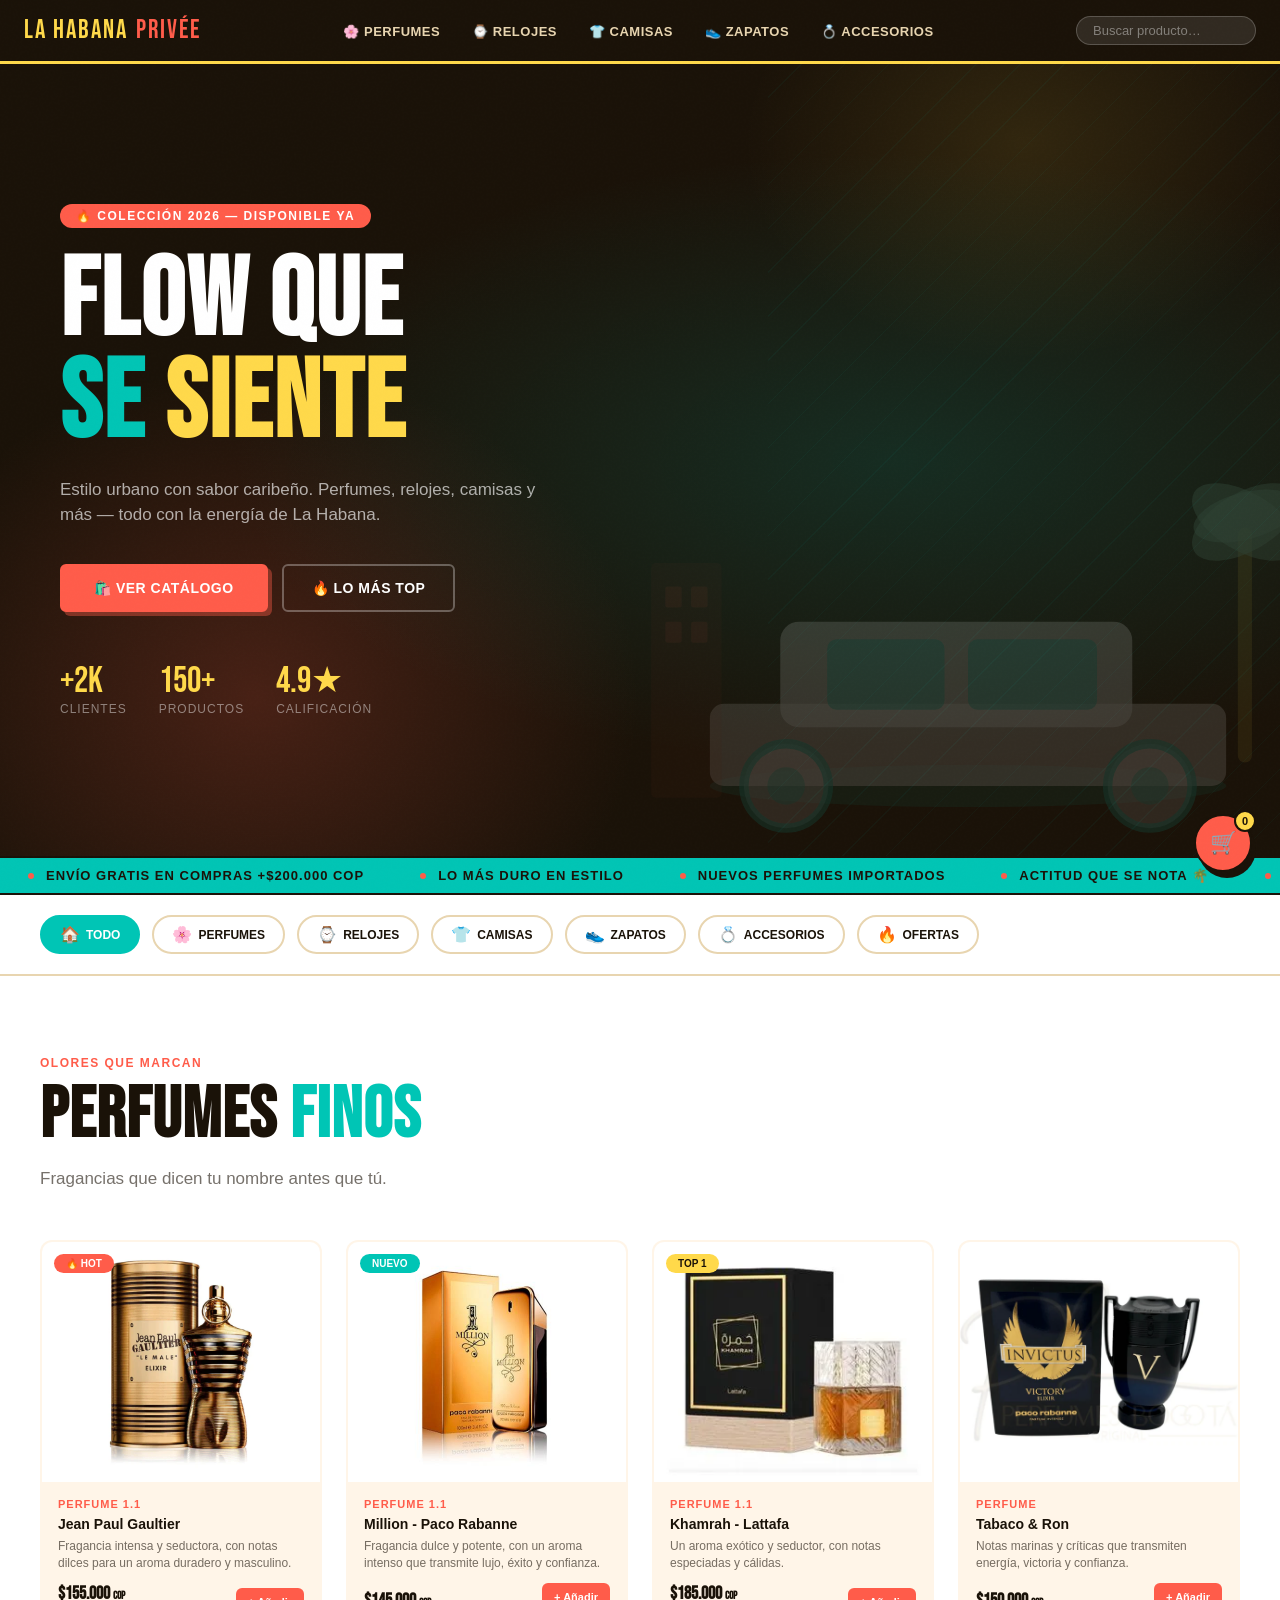
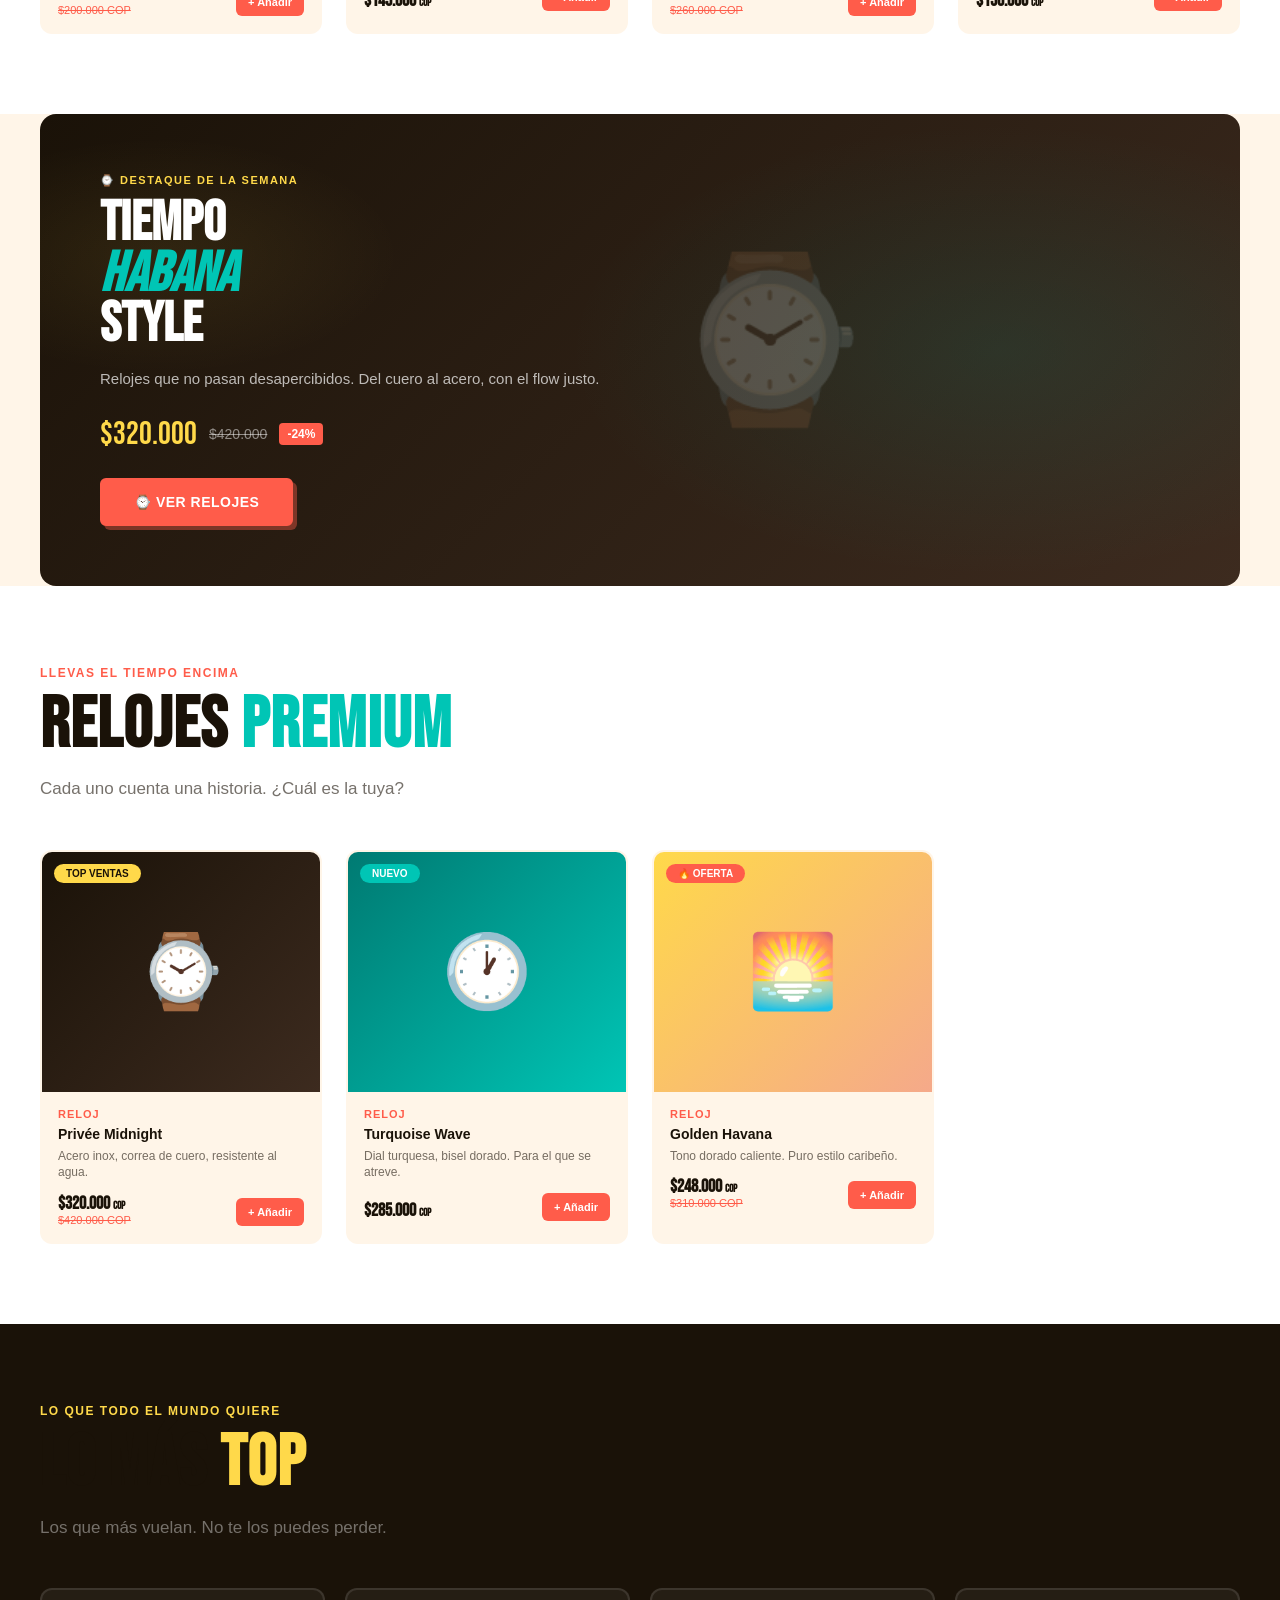
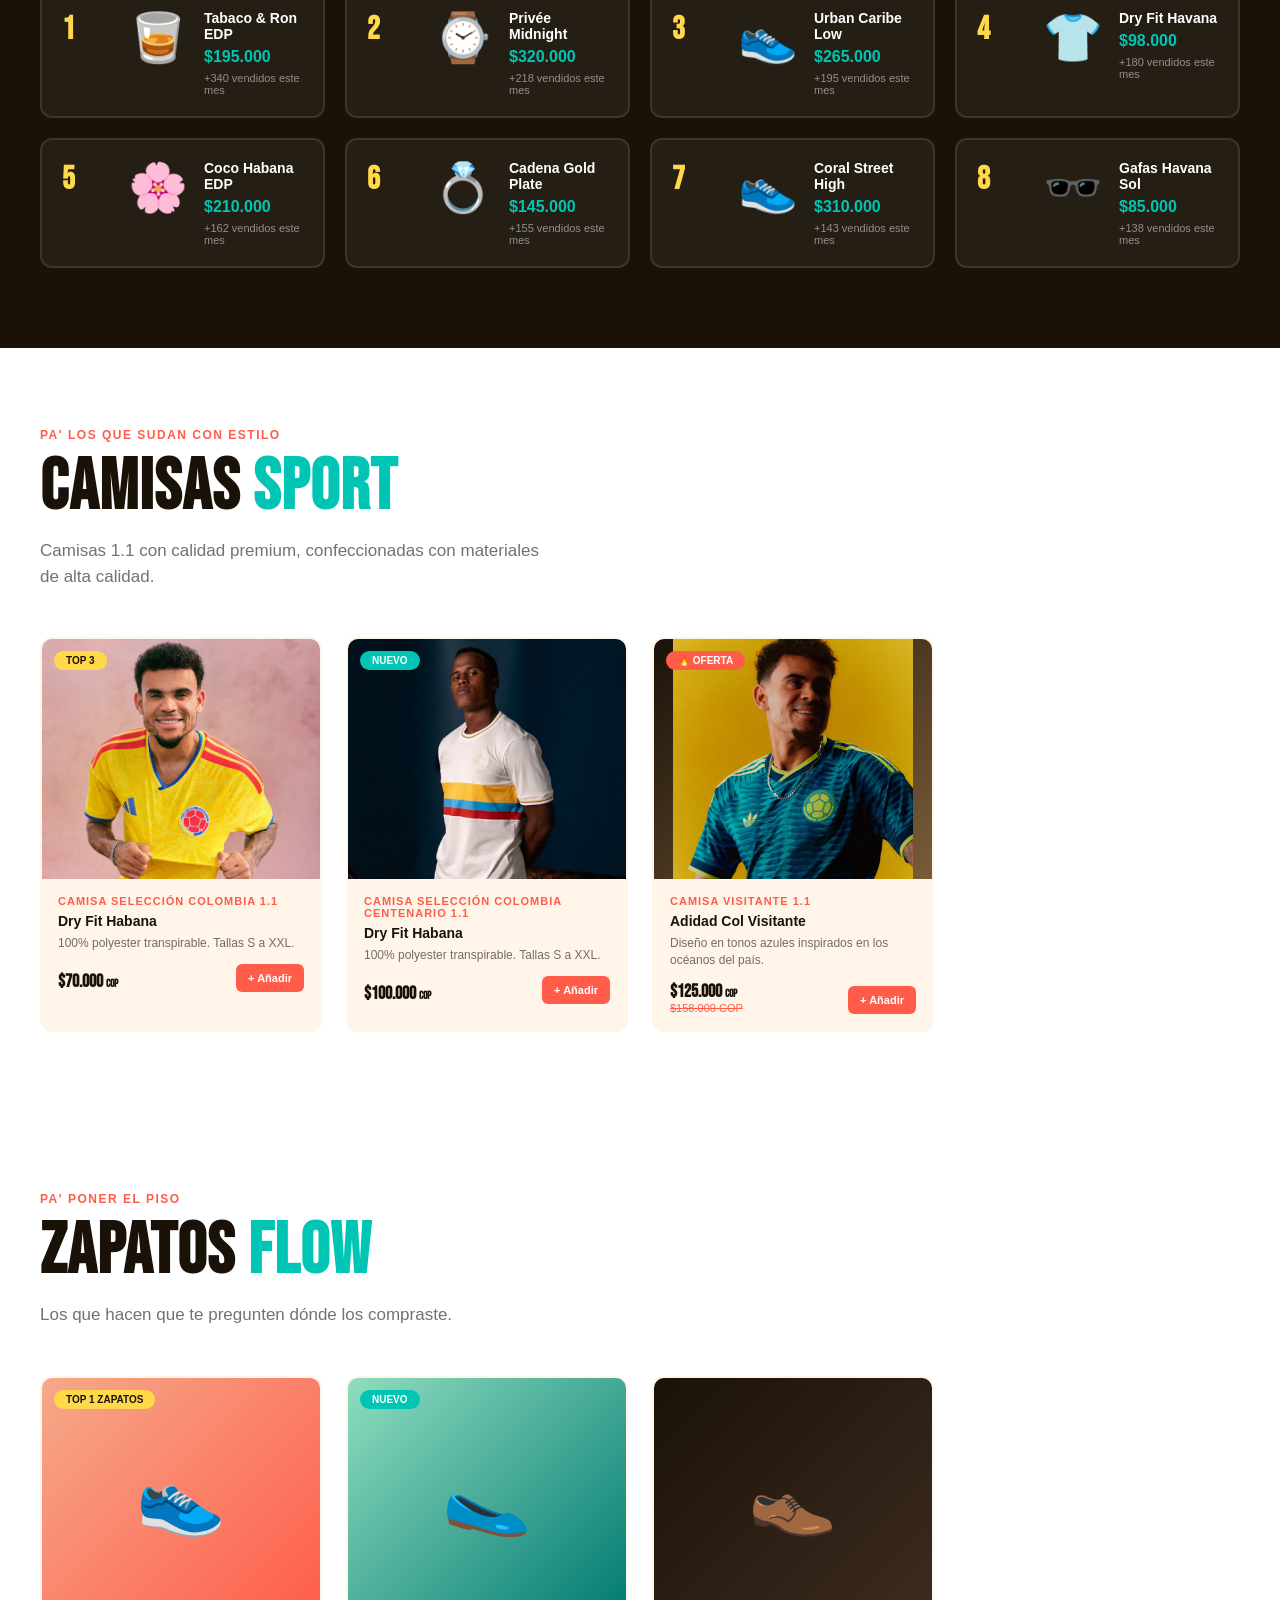
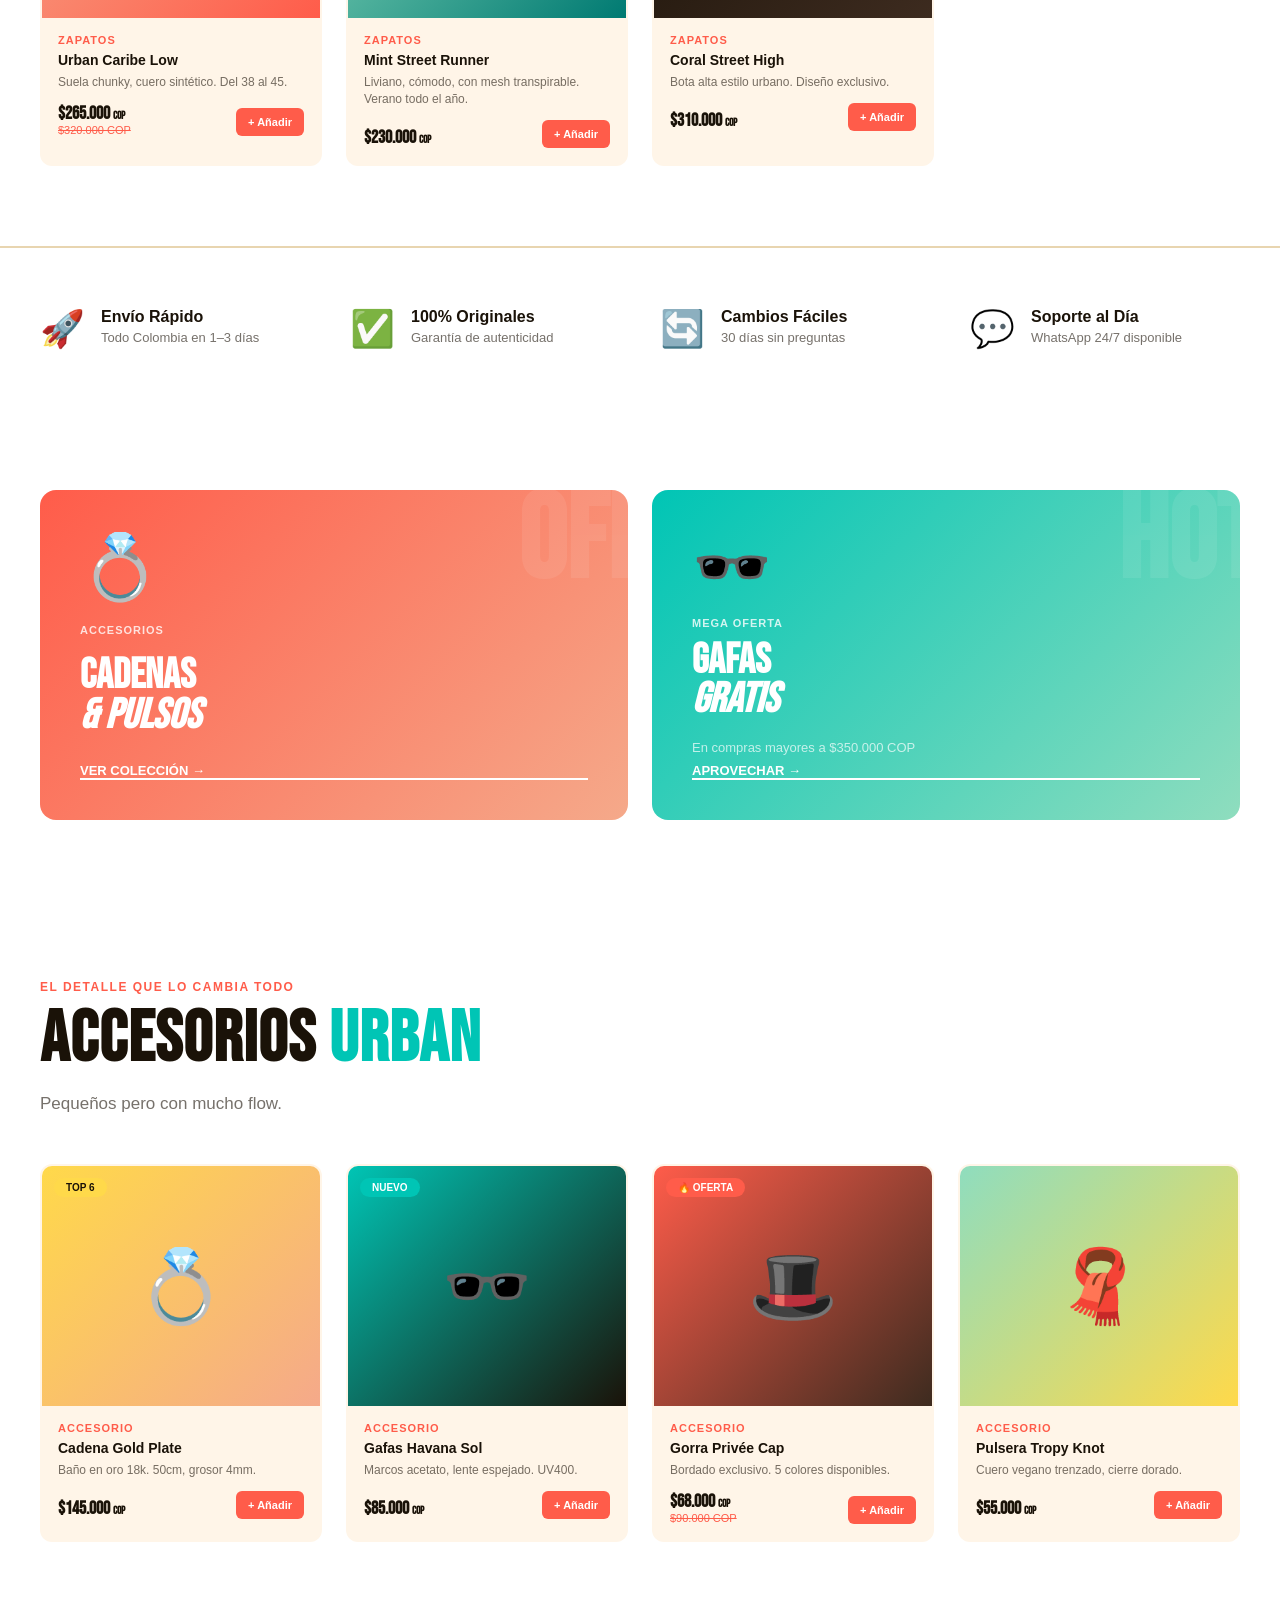
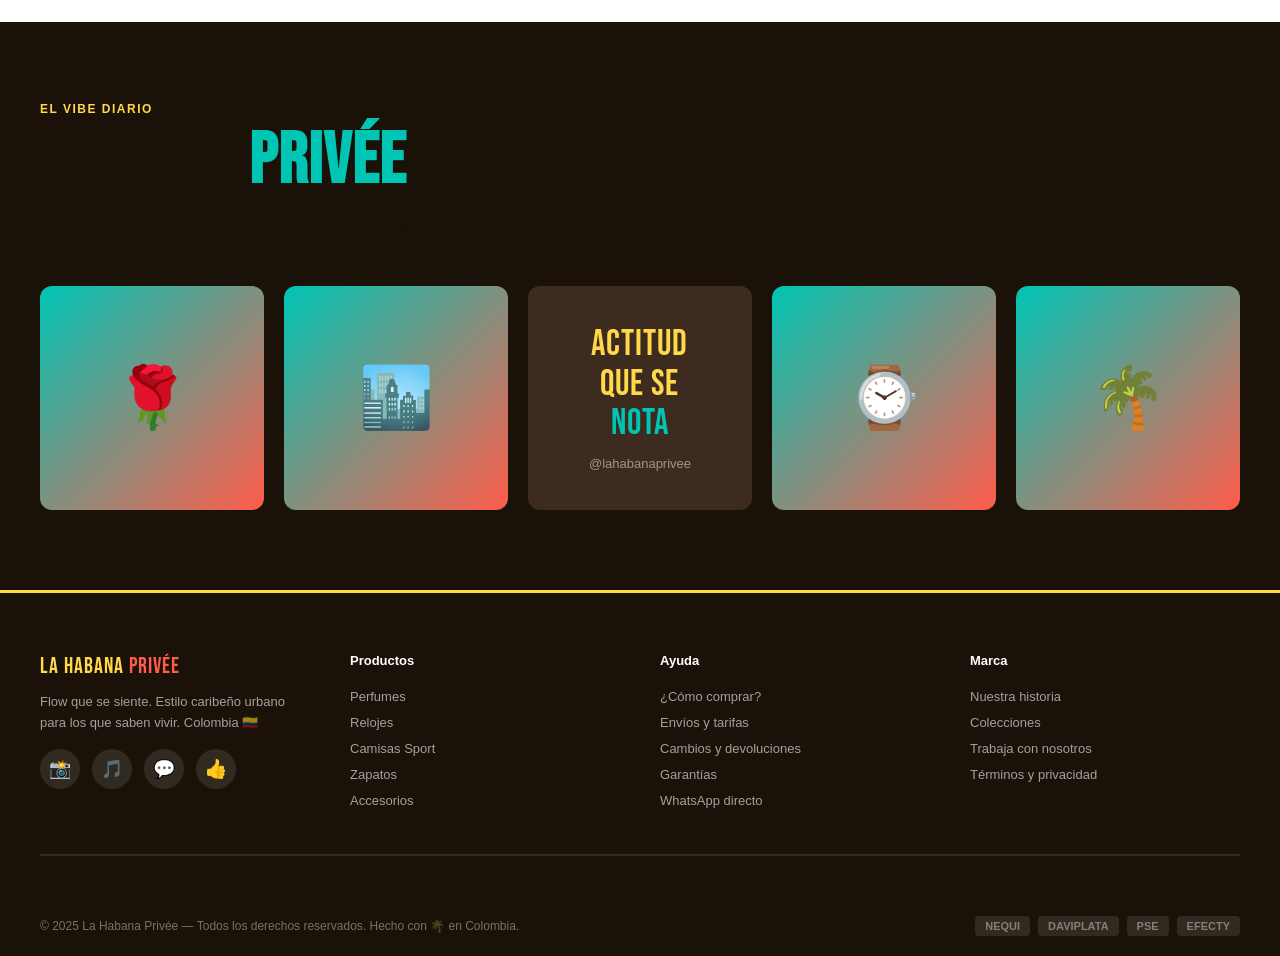
==== commit a838226c: "add user data input" ====
--- a/index.html
+++ b/index.html
@@ -36,16 +36,56 @@
             <span class="cart-sidebar-close" onclick="closeCart()">✕</span>
         </div>
         <div class="cart-sidebar-items" id="cartList">
-            <div style="text-align:center; padding: 40px 20px; color: rgba(26, 18, 8, 0.6); font-family:var(--font-head);">🛒 Tu carrito está vacío</div>
+            <div
+                style="text-align:center; padding: 40px 20px; color: rgba(26, 18, 8, 0.6); font-family:var(--font-head);">
+                🛒 Tu carrito está vacío</div>
         </div>
         <div class="cart-sidebar-footer">
             <div class="cart-total">Total: <span id="cartTotal">$0 COP</span></div>
-            <button class="btn-primary" style="width: 100%; justify-content: center; margin-top: 15px;" onclick="checkout()">Ir a Pagar</button>
+            <button class="btn-primary" style="width: 100%; justify-content: center; margin-top: 15px;"
+                onclick="openCheckoutModal()">Ir a Pagar</button>
         </div>
     </div>
 
     <!-- TOAST -->
     <div class="toast" id="toast">✅ Añadido al carrito</div>
+
+    <!-- CHECKOUT MODAL -->
+    <div class="modal-overlay" id="checkoutModal">
+        <div class="modal-content">
+            <span class="modal-close" onclick="closeCheckoutModal()">✕</span>
+            <h3 style="font-family: var(--font-display); font-size: 32px; color: var(--dark); margin-bottom: 20px;">Datos de Envío</h3>
+            <form id="checkoutForm" onsubmit="submitCheckout(event)">
+                <div class="form-group">
+                    <label>Nombre Completo *</label>
+                    <input type="text" id="custName" required placeholder="Ej: Juan Pérez">
+                </div>
+                <div class="form-group">
+                    <label>Dirección de Envío *</label>
+                    <input type="text" id="custAddress" required placeholder="Ej: Calle 123 #45-67">
+                </div>
+                <div class="form-group">
+                    <label>Ciudad *</label>
+                    <input type="text" id="custCity" required placeholder="Ej: Bogotá">
+                </div>
+                <div class="form-group">
+                    <label>Barrio / Indicaciones</label>
+                    <input type="text" id="custNotes" placeholder="Apartamento, torre, barrio, etc.">
+                </div>
+                <div class="form-group">
+                    <label>Método de Pago *</label>
+                    <select id="custPayment" required>
+                        <option value="">Selecciona un método</option>
+                        <option value="Nequi">Nequi</option>
+                        <option value="Daviplata">Daviplata</option>
+                        <option value="Bancolombia">Transferencia Bancolombia</option>
+                        <option value="Contra Entrega">Pago Contra Entrega</option>
+                    </select>
+                </div>
+                <button type="submit" class="btn-primary" style="width: 100%; justify-content: center; margin-top: 10px;">Confirmar y Enviar</button>
+            </form>
+        </div>
+    </div>
 
     <!-- NAVBAR -->
     <nav>
@@ -148,14 +188,16 @@
                 <div class="product-card" onclick="addCart(this)">
                     <div class="product-img-wrap" style="background: linear-gradient(135deg,#F5A98A,#FF5C4A);">
                         <img src="asset/img/productos/perfume-jean-paul.webp" alt="Camisa Colombia">
-                        <div style="height:100%;display:flex;align-items:center;justify-content:center;font-size:72px;"></div>
+                        <div style="height:100%;display:flex;align-items:center;justify-content:center;font-size:72px;">
+                        </div>
                         <div class="badge">🔥 Hot</div>
                         <div class="product-quick-add">+</div>
                     </div>
                     <div class="product-info">
                         <div class="product-cat">Perfume 1.1</div>
                         <div class="product-name">Jean Paul Gaultier</div>
-                        <div class="product-desc">Fragancia intensa y seductora, con notas dilces para un aroma duradero y masculino.</div>
+                        <div class="product-desc">Fragancia intensa y seductora, con notas dilces para un aroma duradero
+                            y masculino.</div>
                         <div class="product-footer">
                             <div>
                                 <div class="product-price">$155.000 <span class="cop">COP</span></div>
@@ -169,15 +211,18 @@
 
                 <div class="product-card" onclick="addCart(this)">
                     <div class="product-img-wrap" style="background: linear-gradient(135deg,#8FDDBE,#00C5B5);">
-                        
-                        <img src="asset/img/productos/perfume-million.jpg" alt="Camisa Colombia"><div style="height:100%;display:flex;align-items:center;justify-content:center;font-size:72px;"></div>
+
+                        <img src="asset/img/productos/perfume-million.jpg" alt="Camisa Colombia">
+                        <div style="height:100%;display:flex;align-items:center;justify-content:center;font-size:72px;">
+                        </div>
                         <div class="badge new">Nuevo</div>
                         <div class="product-quick-add">+</div>
                     </div>
                     <div class="product-info">
                         <div class="product-cat">Perfume 1.1</div>
                         <div class="product-name">Million - Paco Rabanne</div>
-                        <div class="product-desc">Fragancia dulce y potente, con un aroma intenso que transmite lujo, éxito y confianza.</div>
+                        <div class="product-desc">Fragancia dulce y potente, con un aroma intenso que transmite lujo,
+                            éxito y confianza.</div>
                         <div class="product-footer">
                             <div>
                                 <div class="product-price">$145.000 <span class="cop">COP</span></div>
@@ -191,7 +236,8 @@
                 <div class="product-card" onclick="addCart(this)">
                     <div class="product-img-wrap" style="background: linear-gradient(135deg,#FFD94A,#F5A98A);">
                         <img src="asset/img/productos/perfume-khamrah.webp" alt="Camisa Colombia">
-                        <div style="height:100%;display:flex;align-items:center;justify-content:center;font-size:72px;"></div>
+                        <div style="height:100%;display:flex;align-items:center;justify-content:center;font-size:72px;">
+                        </div>
                         <div class="badge top">Top 1</div>
                         <div class="product-quick-add">+</div>
                     </div>
@@ -212,14 +258,17 @@
 
                 <div class="product-card" onclick="addCart(this)">
                     <div class="product-img-wrap" style="background: linear-gradient(135deg,#3D2B1F,#8B5E3C);">
-                        
-                        <img src="asset/img/productos/perfume-invictus.webp" alt="Camisa Colombia"><div style="height:100%;display:flex;align-items:center;justify-content:center;font-size:72px;"></div>
+
+                        <img src="asset/img/productos/perfume-invictus.webp" alt="Camisa Colombia">
+                        <div style="height:100%;display:flex;align-items:center;justify-content:center;font-size:72px;">
+                        </div>
                         <div class="product-quick-add">+</div>
                     </div>
                     <div class="product-info">
                         <div class="product-cat">Perfume</div>
                         <div class="product-name">Tabaco & Ron</div>
-                        <div class="product-desc">Notas marinas y críticas que transmiten energía, victoria y confianza.</div>
+                        <div class="product-desc">Notas marinas y críticas que transmiten energía, victoria y confianza.
+                        </div>
                         <div class="product-footer">
                             <div>
                                 <div class="product-price">$150.000 <span class="cop">COP</span></div>
@@ -434,7 +483,7 @@
             <div class="product-card" onclick="addCart(this)">
                 <div class="product-img-wrap" style="background: linear-gradient(135deg,#FF5C4A,#FFD94A);">
                     <div style="height:100%;display:flex;align-items:center;justify-content:center;font-size:72px;">
-                    <img src="asset/img/productos/camisa-centenario.jpg" alt="Camisa Centenario">
+                        <img src="asset/img/productos/camisa-centenario.jpg" alt="Camisa Centenario">
                     </div>
                     <div class="badge new">Nuevo</div>
                     <div class="product-quick-add">+</div>
@@ -454,7 +503,7 @@
             <div class="product-card" onclick="addCart(this)">
                 <div class="product-img-wrap" style="background: linear-gradient(135deg,#1A1208,#7A5C3A);">
                     <div style="height:100%;display:flex;align-items:center;justify-content:center;font-size:72px;">
-                    <img src="asset/img/productos/camisa-visitante.jpg" alt="Camisa Centenario">
+                        <img src="asset/img/productos/camisa-visitante.jpg" alt="Camisa Centenario">
                     </div>
                     <div class="badge">🔥 Oferta</div>
                     <div class="product-quick-add">+</div>
@@ -777,14 +826,14 @@
         let cartItems = [];
 
         function addToCart(event, element) {
-            if(event) event.stopPropagation();
-            
+            if (event) event.stopPropagation();
+
             // Find the closest product card
             const card = element.closest('.product-card');
-            if(!card) return;
+            if (!card) return;
 
             const name = card.querySelector('.product-name').textContent;
-            
+
             // Extract image src or text content for emoji based images
             let imgHtml = '';
             const imgEl = card.querySelector('.product-img-wrap img');
@@ -801,7 +850,7 @@
             const price = parseInt(priceText.replace(/[^0-9]/g, ''));
 
             cartItems.push({ name, price, imgHtml, priceText: priceText.replace(' COP', '').trim(), originalPriceText: priceText });
-            
+
             updateCartSidebar();
 
             const toast = document.getElementById('toast');
@@ -811,7 +860,7 @@
         }
 
         // Replace global addCart function to prevent inline click errors if any remain
-        window.addCart = function() {};
+        window.addCart = function () { };
 
         // Add event listeners to all cart buttons
         document.querySelectorAll('.product-add-btn').forEach(btn => {
@@ -832,10 +881,10 @@
             const list = document.getElementById('cartList');
             const totalEl = document.getElementById('cartTotal');
             const countEl = document.getElementById('cartCount');
-            
+
             countEl.textContent = cartItems.length;
             list.innerHTML = '';
-            
+
             if (cartItems.length === 0) {
                 list.innerHTML = '<div style="text-align:center; padding: 40px 20px; color: rgba(26, 18, 8, 0.6); font-family:var(--font-head);">🛒 Tu carrito está vacío</div>';
                 totalEl.textContent = '$0 COP';
@@ -867,22 +916,55 @@
 
         function openCart() {
             document.getElementById('cartSidebar').classList.add('open');
-            document.body.style.overflow = 'hidden'; 
+            document.body.style.overflow = 'hidden';
         }
 
         function closeCart() {
             document.getElementById('cartSidebar').classList.remove('open');
             document.body.style.overflow = '';
         }
-        
-        function checkout() {
-            if(cartItems.length === 0) return;
+
+        function openCheckoutModal() {
+            if (cartItems.length === 0) return;
+            document.getElementById('checkoutModal').classList.add('open');
+            document.body.style.overflow = 'hidden';
+            closeCart(); // Close the cart sidebar to focus on checkout
+        }
+
+        function closeCheckoutModal() {
+            document.getElementById('checkoutModal').classList.remove('open');
+            if (!document.getElementById('cartSidebar').classList.contains('open')) {
+                document.body.style.overflow = '';
+            }
+        }
+
+        function submitCheckout(e) {
+            e.preventDefault();
+            if (cartItems.length === 0) return;
+
+            const name = document.getElementById('custName').value;
+            const address = document.getElementById('custAddress').value;
+            const city = document.getElementById('custCity').value;
+            const notes = document.getElementById('custNotes').value;
+            const payment = document.getElementById('custPayment').value;
+
             const total = document.getElementById('cartTotal').textContent;
-            let msg = `¡Hola! Quiero hacer un pedido por ${total}:\n\n`;
+            let msg = `¡Hola! Quiero hacer un pedido.\n\n`;
+            
+            msg += `*MIS DATOS*\n`;
+            msg += `Nombre: ${name}\n`;
+            msg += `Dirección: ${address}\n`;
+            msg += `Ciudad: ${city}\n`;
+            if (notes) msg += `Indicaciones: ${notes}\n`;
+            msg += `Método de pago: ${payment}\n\n`;
+
+            msg += `*MI PEDIDO (${total})*\n`;
             cartItems.forEach(item => {
                 msg += `- ${item.name} (${item.priceText} COP)\n`;
             });
-            window.open('https://wa.me/573003819898?text=' + encodeURIComponent(msg), '_blank');
+
+            window.open('https://wa.me/573044458339?text=' + encodeURIComponent(msg), '_blank');
+            closeCheckoutModal();
         }
 
         function openMobile() { document.getElementById('mobileMenu').classList.add('open'); }
--- a/css/style.css
+++ b/css/style.css
@@ -1279,4 +1279,87 @@
   
   .categories-bar { padding: 12px 16px; gap: 8px; }
   .cat-pill { padding: 6px 12px; font-size: 10px; }
+}
+
+/* CHECKOUT MODAL */
+.modal-overlay {
+  position: fixed;
+  inset: 0;
+  background: rgba(26, 18, 8, 0.6);
+  backdrop-filter: blur(4px);
+  z-index: 2000;
+  display: flex;
+  align-items: center;
+  justify-content: center;
+  opacity: 0;
+  pointer-events: none;
+  transition: opacity 0.3s ease;
+}
+
+.modal-overlay.open {
+  opacity: 1;
+  pointer-events: auto;
+}
+
+.modal-content {
+  background: var(--warm-cream);
+  width: 90%;
+  max-width: 500px;
+  border-radius: 16px;
+  padding: 30px;
+  position: relative;
+  transform: translateY(20px);
+  transition: transform 0.3s ease;
+  border: 3px solid var(--turquoise);
+  box-shadow: 0 20px 40px rgba(0, 0, 0, 0.2);
+  max-height: 90vh;
+  overflow-y: auto;
+}
+
+.modal-overlay.open .modal-content {
+  transform: translateY(0);
+}
+
+.modal-close {
+  position: absolute;
+  top: 20px;
+  right: 20px;
+  font-size: 20px;
+  cursor: pointer;
+  color: var(--dark);
+  transition: color 0.2s;
+}
+
+.modal-close:hover {
+  color: var(--coral);
+}
+
+.form-group {
+  margin-bottom: 16px;
+}
+
+.form-group label {
+  display: block;
+  font-family: var(--font-head);
+  font-weight: 700;
+  font-size: 13px;
+  color: var(--dark);
+  margin-bottom: 6px;
+}
+
+.form-group input, .form-group select {
+  width: 100%;
+  padding: 12px;
+  border: 2px solid rgba(26, 18, 8, 0.1);
+  border-radius: 8px;
+  background: white;
+  font-family: var(--font-body);
+  font-size: 14px;
+  color: var(--dark);
+  outline: none;
+  transition: border-color 0.2s;
+}
+
+.form-group input:focus, .form-group select:focus {
+  border-color: var(--turquoise);
 }
